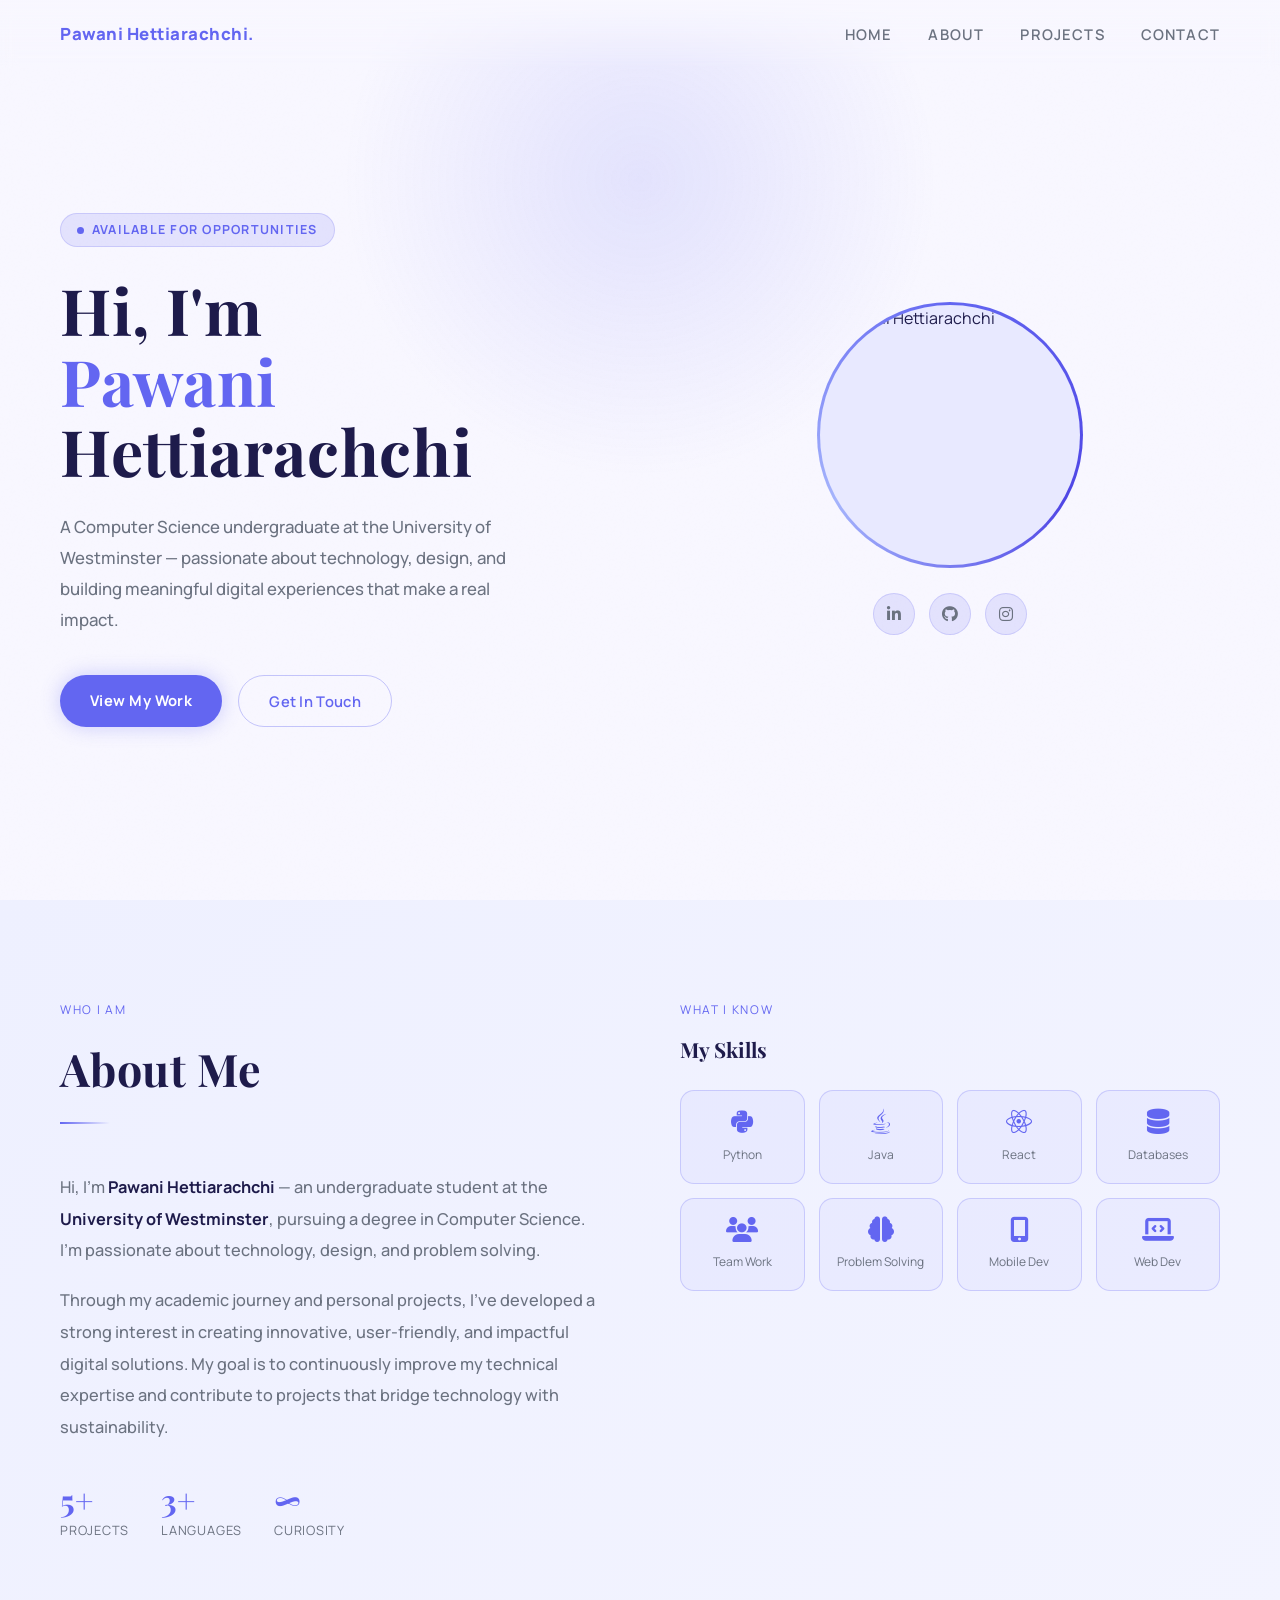
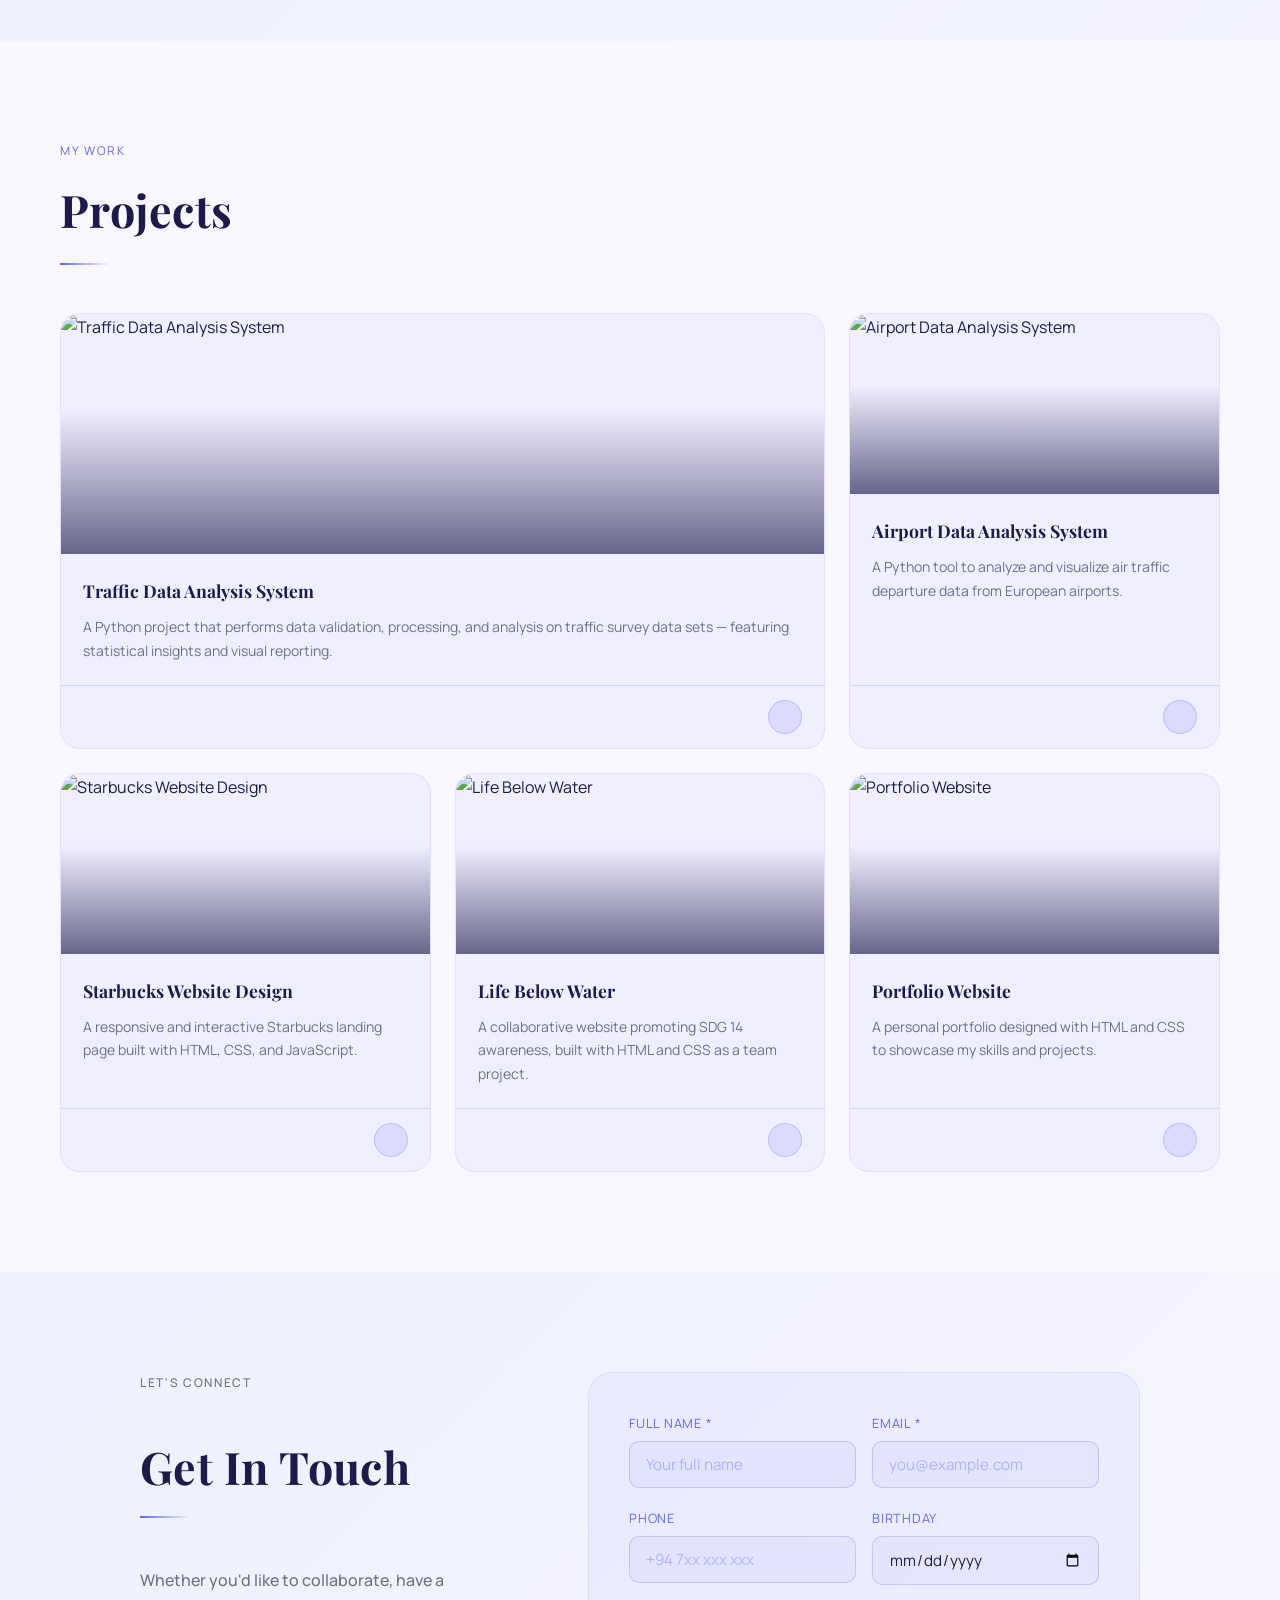
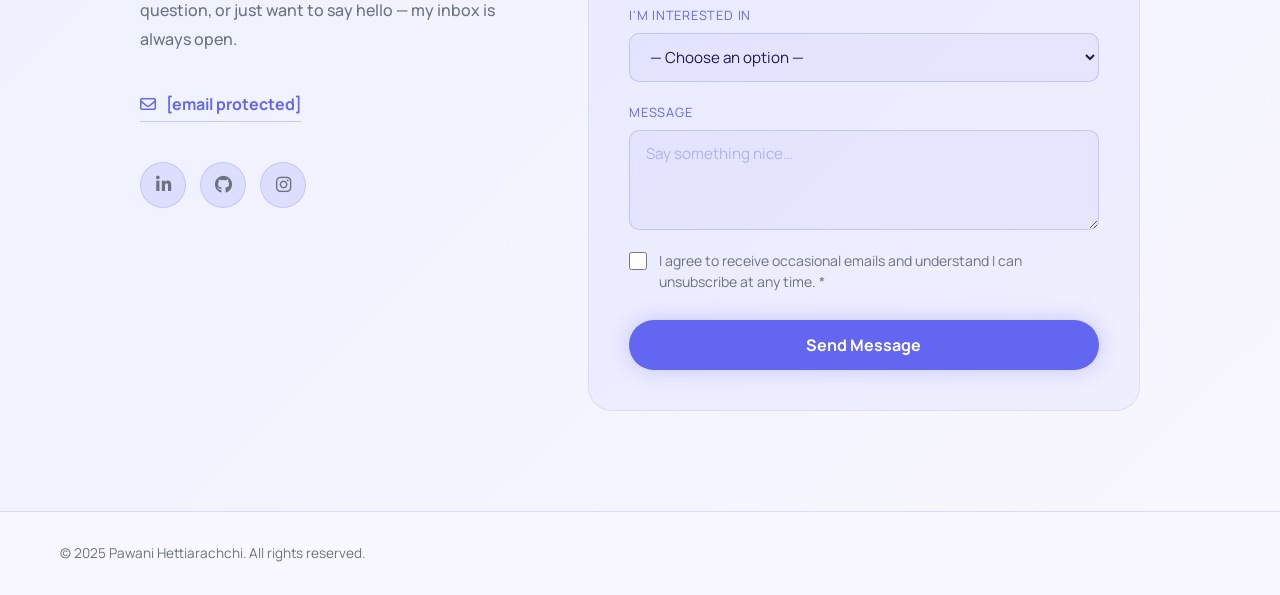
==== html/index.html @ cce2cdae "first commit" ====
<!DOCTYPE html>
<html lang="en">
<head>
  <meta charset="UTF-8" />
  <meta name="viewport" content="width=device-width, initial-scale=1.0" />
  <title>Pawani Hettiarachchi — Portfolio</title>
  <link rel="stylesheet" href="https://cdnjs.cloudflare.com/ajax/libs/font-awesome/6.5.0/css/all.min.css" />
  <link href="https://fonts.googleapis.com/css2?family=Manrope:wght@400;500;600;700;800&family=Playfair+Display:wght@600;700;800&display=swap" rel="stylesheet" />
  <style>
    :root {
      --mint:   #6366f1;
      --mint2:  #4f46e5;
      --dark:   #f8f7ff;
      --dark2:  #eef0ff;
      --glass:  rgba(99,102,241,0.07);
      --glass2: rgba(99,102,241,0.14);
      --white:  #1e1b4b;
      --muted:  #6b7280;
    }

    *, *::before, *::after { margin:0; padding:0; box-sizing:border-box; }

    html { scroll-behavior: smooth; }

    body {
      font-family: 'Manrope', sans-serif;
      background: var(--dark);
      color: var(--white);
      overflow-x: hidden;
      line-height: 1.65;
    }

    /* ─── NOISE OVERLAY ─── */
    body::before {
      content: '';
      position: fixed; inset: 0;
      background-image: url("data:image/svg+xml,%3Csvg viewBox='0 0 512 512' xmlns='http://www.w3.org/2000/svg'%3E%3Cfilter id='n'%3E%3CfeTurbulence type='fractalNoise' baseFrequency='0.75' numOctaves='4' stitchTiles='stitch'/%3E%3C/filter%3E%3Crect width='100%25' height='100%25' filter='url(%23n)' opacity='0.04'/%3E%3C/svg%3E");
      pointer-events: none; z-index: 0; opacity: .15;
    }

    /* ─── SCROLLBAR ─── */
    ::-webkit-scrollbar { width: 4px; }
    ::-webkit-scrollbar-track { background: #f0f0ff; }
    ::-webkit-scrollbar-thumb { background: var(--mint2); border-radius: 2px; }

    /* ─── NAV ─── */
    nav {
      position: fixed; top: 0; width: 100%;
      padding: 20px 60px;
      display: flex; justify-content: space-between; align-items: center;
      z-index: 100;
      background: linear-gradient(to bottom, rgba(248,247,255,.97) 0%, rgba(248,247,255,0) 100%);
      backdrop-filter: blur(8px);
    }

    .nav-logo {
      font-family: 'Manrope', sans-serif;
      font-weight: 800; font-size: 1.05rem;
      color: var(--mint);
      letter-spacing: .03em;
    }

    .nav-links { display: flex; gap: 36px; list-style: none; }
    .nav-links a {
      text-decoration: none; color: var(--muted);
      font-size: .92rem; letter-spacing: .08em;
      text-transform: uppercase;
      font-weight: 600;
      transition: color .3s;
      position: relative;
    }
    .nav-links a::after {
      content: ''; position: absolute; bottom: -4px; left: 0;
      width: 0; height: 1px; background: var(--mint);
      transition: width .35s ease;
    }
    .nav-links a:hover { color: var(--mint); }
    .nav-links a:hover::after { width: 100%; }

    /* ─── HERO ─── */
    #home {
      min-height: 100vh;
      display: flex; align-items: center; justify-content: center;
      padding: 120px 60px 80px;
      position: relative;
    }

    /* animated radial glow */
    #home::after {
      content: '';
      position: absolute; top: 20%; left: 50%;
      transform: translate(-50%, -50%);
      width: 600px; height: 600px;
      background: radial-gradient(circle, rgba(99,102,241,.14) 0%, transparent 70%);
      animation: pulse 6s ease-in-out infinite alternate;
      pointer-events: none;
    }
    @keyframes pulse {
      from { transform: translate(-50%, -50%) scale(1); opacity: .8; }
      to   { transform: translate(-50%, -50%) scale(1.2); opacity: 1; }
    }

    .hero-inner {
      display: grid;
      grid-template-columns: 1fr 1fr;
      gap: 80px; align-items: center;
      max-width: 1200px; width: 100%;
      position: relative; z-index: 1;
    }

    .hero-text { }
    .hero-tag {
      display: inline-flex; align-items: center; gap: 8px;
      background: var(--glass2);
      border: 1px solid rgba(99,102,241,.2);
      border-radius: 100px;
      padding: 6px 16px; margin-bottom: 28px;
      font-size: .78rem; color: var(--mint);
      letter-spacing: .1em; text-transform: uppercase;
      font-weight: 700;
    }
    .hero-tag .dot {
      width: 7px; height: 7px; border-radius: 50%;
      background: var(--mint);
      animation: blink 1.4s ease infinite;
    }
    @keyframes blink {
      0%,100% { opacity: 1; } 50% { opacity: .2; }
    }

    .hero-text h1 {
      font-family: 'Playfair Display', serif;
      font-size: clamp(2.8rem, 5vw, 4.2rem);
      font-weight: 700; line-height: 1.1;
      letter-spacing: .01em;
      margin-bottom: 24px;
    }
    .hero-text h1 .accent { color: var(--mint); }

    .hero-text p {
      color: var(--muted); font-size: 1.05rem; line-height: 1.85;
      font-weight: 500;
      max-width: 480px; margin-bottom: 40px;
    }

    .hero-btns { display: flex; gap: 16px; flex-wrap: wrap; }
    .btn-primary {
      background: var(--mint); color: #fff;
      padding: 13px 30px; border-radius: 100px;
      text-decoration: none; font-weight: 700; font-size: .92rem;
      letter-spacing: .03em;
      transition: all .3s ease;
      box-shadow: 0 0 20px rgba(99,102,241,.3);
    }
    .btn-primary:hover {
      transform: translateY(-3px);
      box-shadow: 0 0 35px rgba(99,102,241,.55);
    }
    .btn-ghost {
      border: 1px solid rgba(99,102,241,.35); color: var(--mint);
      padding: 13px 30px; border-radius: 100px;
      text-decoration: none; font-weight: 600; font-size: .92rem;
      letter-spacing: .02em;
      transition: all .3s ease;
    }
    .btn-ghost:hover {
      background: var(--glass2); transform: translateY(-3px);
    }

    /* hero image side */
    .hero-visual {
      display: flex; flex-direction: column; align-items: center; gap: 28px;
    }

    .profile-frame {
      position: relative; width: 260px; height: 260px;
    }
    .profile-frame::before {
      content: '';
      position: absolute; inset: -3px;
      background: conic-gradient(var(--mint), var(--mint2), #a5b4fc, var(--mint));
      border-radius: 50%;
      animation: spin 6s linear infinite;
    }
    @keyframes spin { to { transform: rotate(360deg); } }
    .profile-frame .inner {
      position: relative; z-index: 1;
      width: 100%; height: 100%;
      border-radius: 50%; overflow: hidden;
      background: #e8e9ff;
    }
    .profile-frame img {
      width: 100%; height: 100%; object-fit: cover;
    }

    /* social pills */
    .socials {
      display: flex; gap: 14px; align-items: center;
    }
    .socials a {
      width: 42px; height: 42px; border-radius: 50%;
      background: var(--glass2);
      border: 1px solid rgba(99,102,241,.2);
      display: flex; align-items: center; justify-content: center;
      color: var(--muted); font-size: 1rem;
      text-decoration: none;
      transition: all .3s;
    }
    .socials a:hover {
      background: var(--mint); color: #fff;
      transform: translateY(-3px);
      box-shadow: 0 0 18px rgba(99,102,241,.5);
    }

    /* ─── SECTION SHARED ─── */
    section { padding: 100px 60px; position: relative; }
    .section-label {
      font-size: .75rem; letter-spacing: .14em; text-transform: uppercase;
      color: var(--mint); margin-bottom: 12px;
    }
    .section-title {
      font-family: 'Playfair Display', serif;
      font-size: clamp(2rem, 3.5vw, 3rem);
      font-weight: 700; margin-bottom: 16px;
      letter-spacing: .01em;
    }
    .section-divider {
      width: 50px; height: 2px;
      background: linear-gradient(90deg, var(--mint), transparent);
      margin-bottom: 48px;
    }

    /* ─── ABOUT ─── */
    #about {
      background: linear-gradient(135deg, #eef0ff 0%, #f3f4ff 100%);
    }

    .about-inner {
      max-width: 1200px; margin: 0 auto;
      display: grid; grid-template-columns: 1fr 1fr; gap: 80px; align-items: start;
    }

    .about-text p {
      color: var(--muted); font-size: 1.02rem; line-height: 1.95;
      font-weight: 500;
      margin-bottom: 18px;
    }
    .about-text strong { color: var(--white); }

    /* stats strip */
    .stats-strip {
      display: flex; gap: 32px; margin-top: 40px; flex-wrap: wrap;
    }
    .stat {
      display: flex; flex-direction: column; gap: 4px;
    }
    .stat-num {
      font-family: 'Playfair Display', serif;
      font-size: 2rem; font-weight: 700; color: var(--mint);
      line-height: 1;
    }
    .stat-label { font-size: .8rem; color: var(--muted); text-transform: uppercase; letter-spacing: .06em; }

    /* skills grid */
    .skills-wrap { }
    .skills-title {
      font-family: 'Playfair Display', serif;
      font-size: 1.3rem; font-weight: 700; margin-bottom: 24px;
      color: var(--white);
    }
    .skills-grid {
      display: grid; grid-template-columns: repeat(4, 1fr); gap: 14px;
    }
    .skill-chip {
      background: rgba(99,102,241,0.05);
      border: 1px solid rgba(99,102,241,0.25);
      border-radius: 14px;
      padding: 18px 10px;
      display: flex; flex-direction: column; align-items: center; gap: 10px;
      transition: all .35s ease;
      cursor: default;
    }
    .skill-chip:hover {
      background: var(--glass2);
      border-color: rgba(99,102,241,.45);
      transform: translateY(-5px);
      box-shadow: 0 8px 24px rgba(99,102,241,.15);
    }
    .skill-chip i { font-size: 1.6rem; color: var(--mint); }
    .skill-chip span { font-size: .75rem; text-align: center; color: var(--muted); }

    /* ─── PROJECTS ─── */
    #projects { background: var(--dark); }

    .projects-inner { max-width: 1200px; margin: 0 auto; }

    .projects-grid {
      display: grid;
      grid-template-columns: repeat(3, 1fr);
      gap: 24px;
    }

    .project-card {
      background: rgba(99,102,241,0.05);
      border: 1px solid rgba(99,102,241,.1);
      border-radius: 20px;
      overflow: hidden;
      text-decoration: none; color: inherit;
      transition: all .4s ease;
      display: flex; flex-direction: column;
    }
    .project-card:hover {
      transform: translateY(-10px);
      border-color: rgba(99,102,241,.4);
      box-shadow: 0 20px 50px rgba(99,102,241,.12);
    }

    .project-img-wrap {
      width: 100%; height: 180px; overflow: hidden; position: relative;
    }
    .project-img-wrap img {
      width: 100%; height: 100%; object-fit: cover;
      transition: transform .5s ease;
    }
    .project-card:hover .project-img-wrap img { transform: scale(1.08); }

    .project-overlay {
      position: absolute; inset: 0;
      background: linear-gradient(to top, rgba(30,27,75,0.65) 0%, transparent 60%);
    }

    .project-body { padding: 22px; flex: 1; }
    .project-body h3 {
      font-family: 'Playfair Display', serif;
      font-size: 1.1rem; font-weight: 700; margin-bottom: 10px;
      color: var(--white);
    }
    .project-body p {
      font-size: .875rem; color: var(--muted); line-height: 1.7;
    }

    .project-footer {
      padding: 14px 22px;
      border-top: 1px solid rgba(99,102,241,0.2);
      display: flex; justify-content: flex-end; align-items: center;
    }
    .project-arrow {
      width: 34px; height: 34px; border-radius: 50%;
      background: var(--glass2); border: 1px solid rgba(99,102,241,.25);
      display: flex; align-items: center; justify-content: center;
      color: var(--mint); font-size: .9rem;
      transition: all .3s;
    }
    .project-card:hover .project-arrow {
      background: var(--mint); color: #fff;
    }

    /* featured project (larger) */
    .project-card.featured {
      grid-column: span 2;
    }
    .project-card.featured .project-img-wrap { height: 240px; }

    /* ─── CONTACT ─── */
    #contact {
      background: linear-gradient(135deg, #eef0ff 0%, #f8f7ff 100%);
    }

    .contact-inner {
      max-width: 1000px; margin: 0 auto;
      display: grid; grid-template-columns: 1fr 1.4fr; gap: 80px; align-items: start;
    }

    .contact-info h2.section-title { margin-bottom: 12px; }
    .contact-info p {
      color: var(--muted); line-height: 1.85; margin-bottom: 36px;
      font-weight: 500;
    }

    .contact-email-link {
      display: inline-flex; align-items: center; gap: 10px;
      color: var(--mint); text-decoration: none;
      font-weight: 700; font-size: 1rem;
      border-bottom: 1px solid rgba(99,102,241,.3);
      padding-bottom: 4px; margin-bottom: 40px;
      transition: border-color .3s;
    }
    .contact-email-link:hover { border-color: var(--mint); }

    .contact-social { display: flex; gap: 14px; }
    .contact-social a {
      width: 46px; height: 46px; border-radius: 50%;
      background: var(--glass2);
      border: 1px solid rgba(99,102,241,.2);
      display: flex; align-items: center; justify-content: center;
      color: var(--muted); font-size: 1.1rem;
      text-decoration: none; transition: all .3s;
    }
    .contact-social a:hover {
      background: var(--mint); color: #fff;
      transform: translateY(-3px);
    }

    /* form */
    .contact-form {
      background: rgba(99,102,241,0.05);
      border: 1px solid rgba(99,102,241,.12);
      border-radius: 24px; padding: 40px;
    }

    .form-row { display: flex; gap: 16px; }
    .form-group { display: flex; flex-direction: column; gap: 7px; flex: 1; margin-bottom: 20px; }
    .form-group label {
      font-size: .8rem; color: var(--mint);
      letter-spacing: .06em; text-transform: uppercase;
    }
    .form-group input,
    .form-group select,
    .form-group textarea {
      background: rgba(99,102,241,0.06);
      border: 1px solid rgba(99,102,241,0.25);
      border-radius: 10px;
      padding: 12px 16px;
      color: #1e1b4b; font-family: 'Manrope', sans-serif;
      font-size: .95rem; outline: none;
      transition: border-color .3s, box-shadow .3s;
    }
    .form-group input::placeholder,
    .form-group textarea::placeholder { color: rgba(99,102,241,0.4); }
    .form-group input:focus,
    .form-group select:focus,
    .form-group textarea:focus {
      border-color: var(--mint);
      box-shadow: 0 0 16px rgba(99,102,241,.15);
    }
    .form-group select option { background: #f0f0ff; }
    .form-group textarea { resize: vertical; min-height: 100px; }

    .checkbox-row {
      display: flex; align-items: flex-start; gap: 12px;
      margin-bottom: 28px;
    }
    .checkbox-row input[type="checkbox"] {
      width: 18px; height: 18px; flex-shrink: 0;
      accent-color: var(--mint); margin-top: 2px;
    }
    .checkbox-row label {
      font-size: .875rem; color: var(--muted); line-height: 1.5;
    }

    .submit-btn {
      width: 100%; padding: 14px;
      background: var(--mint); color: #fff;
      border: none; border-radius: 100px;
      font-family: 'Manrope', sans-serif;
      font-weight: 700; font-size: 1rem;
      cursor: pointer;
      box-shadow: 0 0 20px rgba(99,102,241,.3);
      transition: all .3s;
    }
    .submit-btn:hover {
      background: var(--mint2); transform: translateY(-3px);
      box-shadow: 0 0 35px rgba(99,102,241,.5);
    }

    /* ─── FOOTER ─── */
    footer {
      border-top: 1px solid rgba(99,102,241,0.2);
      padding: 30px 60px;
      display: flex; justify-content: space-between; align-items: center;
    }
    footer p { font-size: .85rem; color: var(--muted); }
    footer .footer-mark {
      font-family: 'Manrope', sans-serif; font-weight: 800;
      color: var(--mint); font-size: .92rem;
      letter-spacing: .04em;
    }

    /* ─── SCROLL ANIMATIONS ─── */
    .reveal {
      opacity: 0;
      transform: translateY(40px);
      transition: opacity .7s ease, transform .7s ease;
    }
    .reveal.visible {
      opacity: 1; transform: none;
    }

    /* staggered delays */
    .reveal.d1 { transition-delay: .1s; }
    .reveal.d2 { transition-delay: .2s; }
    .reveal.d3 { transition-delay: .3s; }
    .reveal.d4 { transition-delay: .4s; }
    .reveal.d5 { transition-delay: .5s; }

    /* ─── RESPONSIVE ─── */
    @media (max-width: 960px) {
      nav { padding: 18px 30px; }
      section { padding: 80px 30px; }
      footer { padding: 24px 30px; }

      .hero-inner { grid-template-columns: 1fr; text-align: center; }
      .hero-visual { order: -1; }
      .hero-text p { max-width: 100%; }
      .hero-btns { justify-content: center; }
      #home { padding: 120px 30px 80px; }

      .about-inner { grid-template-columns: 1fr; gap: 48px; }
      .skills-grid { grid-template-columns: repeat(4, 1fr); }

      .projects-grid { grid-template-columns: 1fr 1fr; }
      .project-card.featured { grid-column: span 1; }

      .contact-inner { grid-template-columns: 1fr; gap: 48px; }
    }

    @media (max-width: 600px) {
      .nav-links { display: none; }
      .projects-grid { grid-template-columns: 1fr; }
      .skills-grid { grid-template-columns: repeat(2, 1fr); }
      .form-row { flex-direction: column; }
    }
  </style>
</head>
<body>

  <!-- ───── NAV ───── -->
  <nav>
    <div class="nav-logo">Pawani Hettiarachchi.</div>
    <ul class="nav-links">
      <li><a href="#home">Home</a></li>
      <li><a href="#about">About</a></li>
      <li><a href="#projects">Projects</a></li>
      <li><a href="#contact">Contact</a></li>
    </ul>
  </nav>

  <!-- ───── HERO ───── -->
  <section id="home">
    <div class="hero-inner">

      <div class="hero-text reveal">
        <div class="hero-tag">
          <span class="dot"></span>
          Available for opportunities
        </div>
        <h1>
          Hi, I'm<br>
          <span class="accent">Pawani</span><br>
          Hettiarachchi
        </h1>
        <p>
          A Computer Science undergraduate at the University of Westminster —
          passionate about technology, design, and building meaningful digital
          experiences that make a real impact.
        </p>
        <div class="hero-btns">
          <a href="#projects" class="btn-primary">View My Work</a>
          <a href="#contact" class="btn-ghost">Get In Touch</a>
        </div>
      </div>

      <div class="hero-visual reveal d2">
        <div class="profile-frame">
          <div class="inner">
            <img src="images/profile.jpg" alt="Pawani Hettiarachchi" />
          </div>
        </div>
        <div class="socials">
          <a href="https://linkedin.com/in/pawani-hettiarachchi" target="_blank" rel="noopener">
            <i class="fab fa-linkedin-in"></i>
          </a>
          <a href="https://github.com/Pawani-Nethmini" target="_blank" rel="noopener">
            <i class="fab fa-github"></i>
          </a>
          <a href="https://instagram.com/nethmini.hettiarachchi" target="_blank" rel="noopener">
            <i class="fab fa-instagram"></i>
          </a>
        </div>
      </div>

    </div>
  </section>

  <!-- ───── ABOUT ───── -->
  <section id="about">
    <div class="about-inner">

      <div>
        <p class="section-label reveal">Who I Am</p>
        <h2 class="section-title reveal d1">About Me</h2>
        <div class="section-divider reveal d2"></div>
        <div class="about-text reveal d3">
          <p>
            Hi, I'm <strong>Pawani Hettiarachchi</strong> — an undergraduate student at the
            <strong>University of Westminster</strong>, pursuing a degree in Computer Science.
            I'm passionate about technology, design, and problem solving.
          </p>
          <p>
            Through my academic journey and personal projects, I've developed a strong
            interest in creating innovative, user-friendly, and impactful digital solutions.
            My goal is to continuously improve my technical expertise and contribute to
            projects that bridge technology with sustainability.
          </p>
        </div>
        <div class="stats-strip reveal d4">
          <div class="stat">
            <span class="stat-num">5+</span>
            <span class="stat-label">Projects</span>
          </div>
          <div class="stat">
            <span class="stat-num">3+</span>
            <span class="stat-label">Languages</span>
          </div>
          <div class="stat">
            <span class="stat-num">∞</span>
            <span class="stat-label">Curiosity</span>
          </div>
        </div>
      </div>

      <div class="skills-wrap">
        <p class="section-label reveal">What I Know</p>
        <p class="skills-title reveal d1">My Skills</p>
        <div class="skills-grid">
          <div class="skill-chip reveal d1">
            <i class="fab fa-python"></i>
            <span>Python</span>
          </div>
          <div class="skill-chip reveal d2">
            <i class="fab fa-java"></i>
            <span>Java</span>
          </div>
          <div class="skill-chip reveal d3">
            <i class="fab fa-react"></i>
            <span>React</span>
          </div>
          <div class="skill-chip reveal d4">
            <i class="fa-solid fa-database"></i>
            <span>Databases</span>
          </div>
          <div class="skill-chip reveal d1">
            <i class="fa-solid fa-users"></i>
            <span>Team Work</span>
          </div>
          <div class="skill-chip reveal d2">
            <i class="fa-solid fa-brain"></i>
            <span>Problem Solving</span>
          </div>
          <div class="skill-chip reveal d3">
            <i class="fa-solid fa-mobile-screen-button"></i>
            <span>Mobile Dev</span>
          </div>
          <div class="skill-chip reveal d4">
            <i class="fa-solid fa-laptop-code"></i>
            <span>Web Dev</span>
          </div>
        </div>
      </div>

    </div>
  </section>

  <!-- ───── PROJECTS ───── -->
  <section id="projects">
    <div class="projects-inner">
      <p class="section-label reveal">My Work</p>
      <h2 class="section-title reveal d1">Projects</h2>
      <div class="section-divider reveal d2"></div>

      <div class="projects-grid">

        <a href="https://github.com/Pawani-Nethmini/Traffic-Data-Analysis-System"
           class="project-card featured reveal d1" target="_blank" rel="noopener">
          <div class="project-img-wrap">
            <img src="images/project1.jpg" alt="Traffic Data Analysis System" />
            <div class="project-overlay"></div>
          </div>
          <div class="project-body">
            <h3>Traffic Data Analysis System</h3>
            <p>A Python project that performs data validation, processing, and
               analysis on traffic survey data sets — featuring statistical insights
               and visual reporting.</p>
          </div>
          <div class="project-footer">
            <span class="project-arrow"><i class="fa-solid fa-arrow-up-right"></i></span>
          </div>
        </a>

        <a href="https://github.com/Pawani-Nethmini/airport-data-analyzer"
           class="project-card reveal d2" target="_blank" rel="noopener">
          <div class="project-img-wrap">
            <img src="images/project2.jpg" alt="Airport Data Analysis System" />
            <div class="project-overlay"></div>
          </div>
          <div class="project-body">
            <h3>Airport Data Analysis System</h3>
            <p>A Python tool to analyze and visualize air traffic departure data
               from European airports.</p>
          </div>
          <div class="project-footer">
            <span class="project-arrow"><i class="fa-solid fa-arrow-up-right"></i></span>
          </div>
        </a>

        <a href="https://github.com/Pawani-Nethmini/Starbuks-website-design"
           class="project-card reveal d3" target="_blank" rel="noopener">
          <div class="project-img-wrap">
            <img src="images/project3.jpg" alt="Starbucks Website Design" />
            <div class="project-overlay"></div>
          </div>
          <div class="project-body">
            <h3>Starbucks Website Design</h3>
            <p>A responsive and interactive Starbucks landing page built with HTML, CSS,
               and JavaScript.</p>
          </div>
          <div class="project-footer">
            <span class="project-arrow"><i class="fa-solid fa-arrow-up-right"></i></span>
          </div>
        </a>

        <a href="https://github.com/yasiramnd/web"
           class="project-card reveal d4" target="_blank" rel="noopener">
          <div class="project-img-wrap">
            <img src="images/project4.jpg" alt="Life Below Water" />
            <div class="project-overlay"></div>
          </div>
          <div class="project-body">
            <h3>Life Below Water</h3>
            <p>A collaborative website promoting SDG 14 awareness, built with HTML
               and CSS as a team project.</p>
          </div>
          <div class="project-footer">
            <span class="project-arrow"><i class="fa-solid fa-arrow-up-right"></i></span>
          </div>
        </a>

        <a href="#" class="project-card reveal d5">
          <div class="project-img-wrap">
            <img src="images/project5.jpg" alt="Portfolio Website" />
            <div class="project-overlay"></div>
          </div>
          <div class="project-body">
            <h3>Portfolio Website</h3>
            <p>A personal portfolio designed with HTML and CSS to showcase my
               skills and projects.</p>
          </div>
          <div class="project-footer">
            <span class="project-arrow"><i class="fa-solid fa-arrow-up-right"></i></span>
          </div>
        </a>

      </div>
    </div>
  </section>

  <!-- ───── CONTACT ───── -->
  <section id="contact">
    <div class="contact-inner">

      <div class="contact-info">
        <p class="section-label reveal">Let's Connect</p>
        <h2 class="section-title reveal d1">Get In Touch</h2>
        <div class="section-divider reveal d2"></div>
        <p class="reveal d3">
          Whether you'd like to collaborate, have a question, or just want to say hello —
          my inbox is always open.
        </p>
        <a href="/cdn-cgi/l/email-protection#70001107111e195e4240424440414647301919045e11135e1c1b" class="contact-email-link reveal d4">
          <i class="fa-regular fa-envelope"></i>
          <span class="__cf_email__" data-cfemail="03736274626d6a2d3133313733323534436a6a772d62602d6f68">[email&#160;protected]</span>
        </a>
        <div class="contact-social reveal d5">
          <a href="https://linkedin.com/in/pawani-hettiarachchi" target="_blank" rel="noopener">
            <i class="fab fa-linkedin-in"></i>
          </a>
          <a href="https://github.com/Pawani-Nethmini" target="_blank" rel="noopener">
            <i class="fab fa-github"></i>
          </a>
          <a href="https://instagram.com/nethmini.hettiarachchi" target="_blank" rel="noopener">
            <i class="fab fa-instagram"></i>
          </a>
        </div>
      </div>

      <div class="contact-form reveal d2">
        <form action="#" method="post" aria-label="Contact and newsletter form">

          <div class="form-row">
            <div class="form-group">
              <label for="fullname">Full Name *</label>
              <input id="fullname" name="fullname" type="text"
                     placeholder="Your full name" required autocomplete="name" />
            </div>
            <div class="form-group">
              <label for="email">Email *</label>
              <input id="email" name="email" type="email"
                     placeholder="you@example.com" required autocomplete="email" />
            </div>
          </div>

          <div class="form-row">
            <div class="form-group">
              <label for="phone">Phone</label>
              <input id="phone" name="phone" type="tel"
                     placeholder="+94 7xx xxx xxx" autocomplete="tel" />
            </div>
            <div class="form-group">
              <label for="birthday">Birthday</label>
              <input id="birthday" name="birthday" type="date"
                     max="2025-12-31" autocomplete="bday" />
            </div>
          </div>

          <div class="form-group">
            <label for="interest">I'm interested in</label>
            <select id="interest" name="interest" required>
              <option value="">— Choose an option —</option>
              <option value="projects">Project updates</option>
              <option value="volunteering">Volunteering</option>
              <option value="research">Research &amp; publications</option>
            </select>
          </div>

          <div class="form-group">
            <label for="message">Message</label>
            <textarea id="message" name="message" placeholder="Say something nice…"></textarea>
          </div>

          <div class="checkbox-row">
            <input id="consent" name="consent" type="checkbox" required />
            <label for="consent">
              I agree to receive occasional emails and understand I can unsubscribe at any time. *
            </label>
          </div>

          <button type="submit" class="submit-btn">Send Message</button>
        </form>
      </div>

    </div>
  </section>

  <!-- ───── FOOTER ───── -->
  <footer>
    <p>&copy; 2025 Pawani Hettiarachchi. All rights reserved.</p>
  </footer>

  <!-- ───── SCROLL REVEAL SCRIPT ───── -->
  <script data-cfasync="false" src="/cdn-cgi/scripts/5c5dd728/cloudflare-static/email-decode.min.js"></script><script>
    const reveals = document.querySelectorAll('.reveal');
    const io = new IntersectionObserver((entries) => {
      entries.forEach((entry) => {
        if (entry.isIntersecting) {
          entry.target.classList.add('visible');
          io.unobserve(entry.target);
        }
      });
    }, {
      threshold: 0.12
    });

    reveals.forEach((element) => {
      io.observe(element);
    });

    document.querySelectorAll('#home .reveal').forEach((element) => {
      element.classList.add('visible');
      io.unobserve(element);
    });
  </script>
</body>
</html>
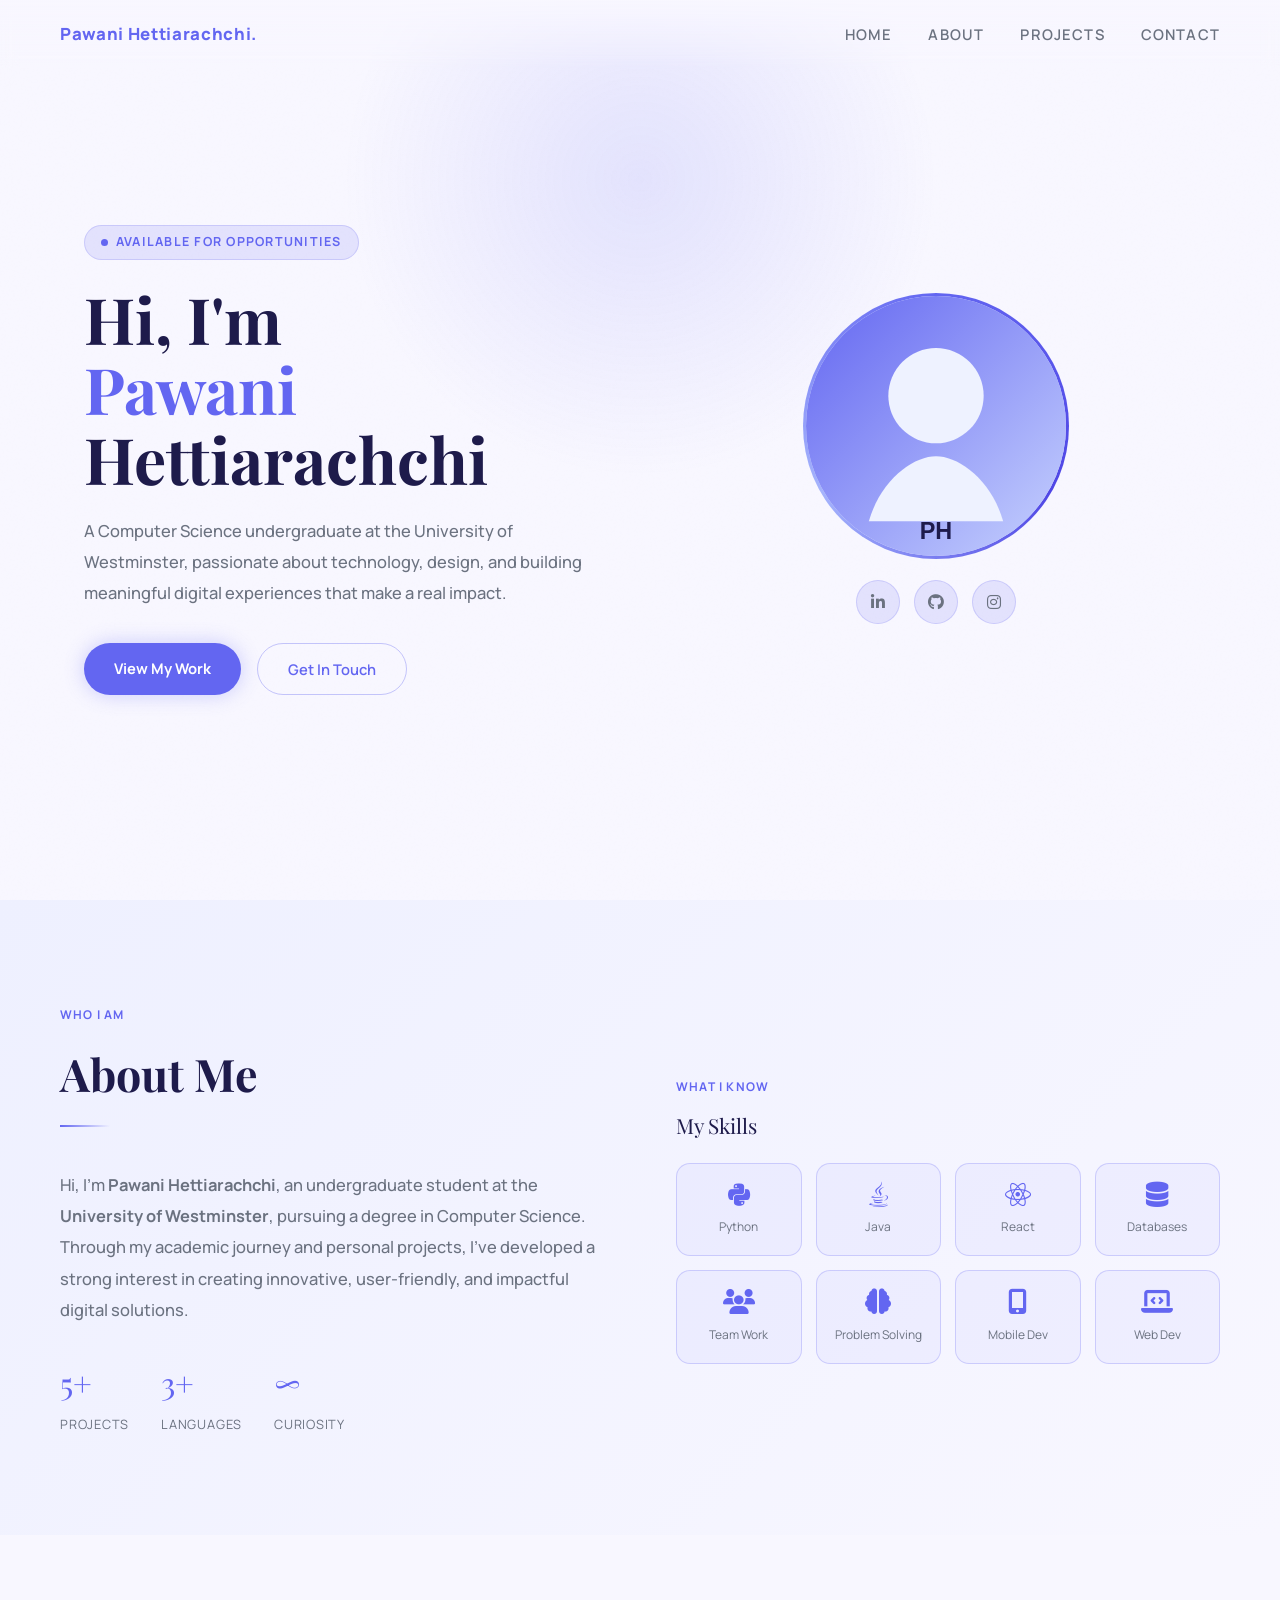
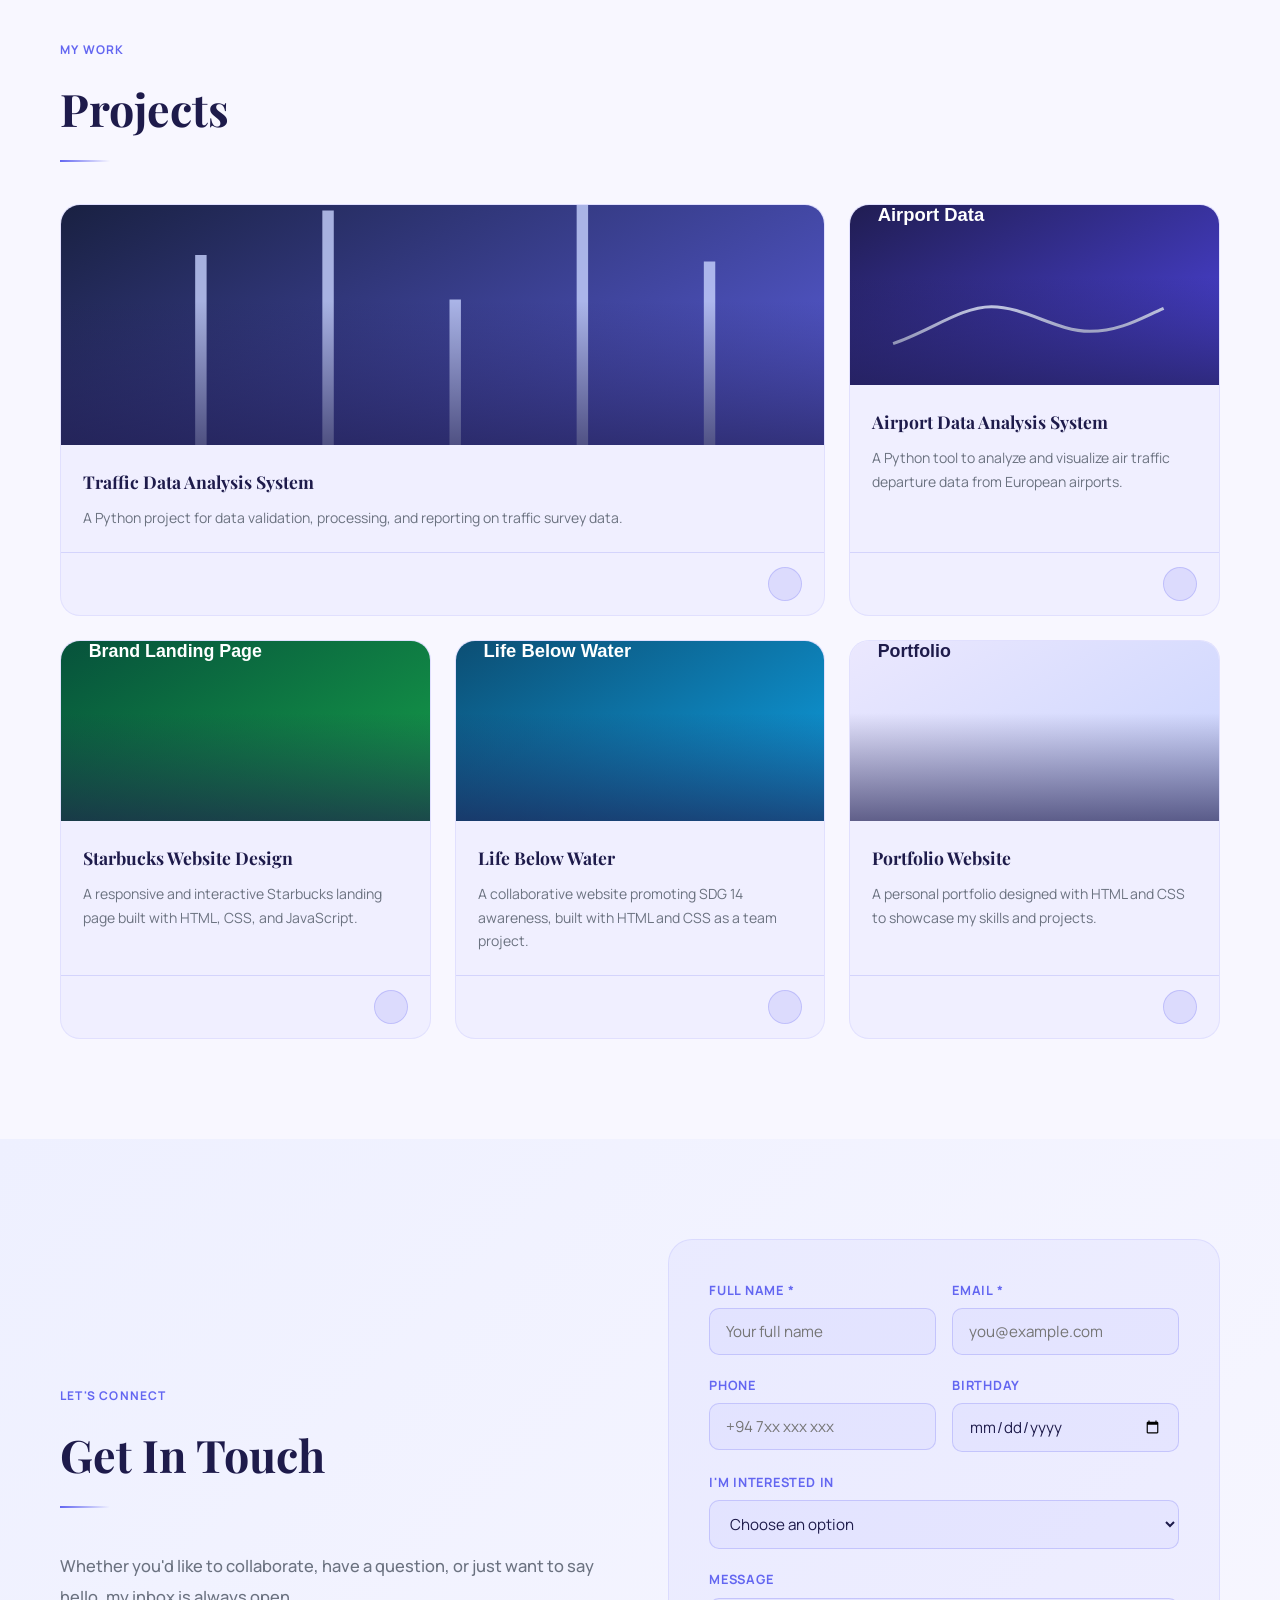
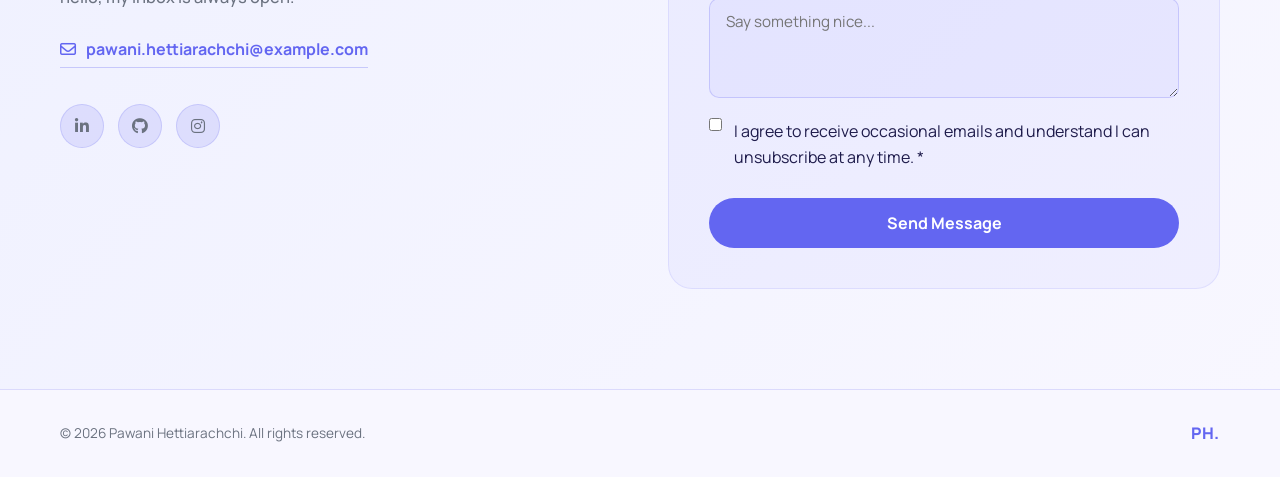
==== commit f55d2d50: "created" ====
--- a/html/index.html
+++ b/html/index.html
@@ -3,528 +3,57 @@
 <head>
   <meta charset="UTF-8" />
   <meta name="viewport" content="width=device-width, initial-scale=1.0" />
-  <title>Pawani Hettiarachchi — Portfolio</title>
+  <title>Pawani Hettiarachchi - Portfolio</title>
   <link rel="stylesheet" href="https://cdnjs.cloudflare.com/ajax/libs/font-awesome/6.5.0/css/all.min.css" />
   <link href="https://fonts.googleapis.com/css2?family=Manrope:wght@400;500;600;700;800&family=Playfair+Display:wght@600;700;800&display=swap" rel="stylesheet" />
   <style>
-    :root {
-      --mint:   #6366f1;
-      --mint2:  #4f46e5;
-      --dark:   #f8f7ff;
-      --dark2:  #eef0ff;
-      --glass:  rgba(99,102,241,0.07);
-      --glass2: rgba(99,102,241,0.14);
-      --white:  #1e1b4b;
-      --muted:  #6b7280;
-    }
-
-    *, *::before, *::after { margin:0; padding:0; box-sizing:border-box; }
-
-    html { scroll-behavior: smooth; }
-
-    body {
-      font-family: 'Manrope', sans-serif;
-      background: var(--dark);
-      color: var(--white);
-      overflow-x: hidden;
-      line-height: 1.65;
-    }
-
-    /* ─── NOISE OVERLAY ─── */
-    body::before {
-      content: '';
-      position: fixed; inset: 0;
-      background-image: url("data:image/svg+xml,%3Csvg viewBox='0 0 512 512' xmlns='http://www.w3.org/2000/svg'%3E%3Cfilter id='n'%3E%3CfeTurbulence type='fractalNoise' baseFrequency='0.75' numOctaves='4' stitchTiles='stitch'/%3E%3C/filter%3E%3Crect width='100%25' height='100%25' filter='url(%23n)' opacity='0.04'/%3E%3C/svg%3E");
-      pointer-events: none; z-index: 0; opacity: .15;
-    }
-
-    /* ─── SCROLLBAR ─── */
-    ::-webkit-scrollbar { width: 4px; }
-    ::-webkit-scrollbar-track { background: #f0f0ff; }
-    ::-webkit-scrollbar-thumb { background: var(--mint2); border-radius: 2px; }
-
-    /* ─── NAV ─── */
-    nav {
-      position: fixed; top: 0; width: 100%;
-      padding: 20px 60px;
-      display: flex; justify-content: space-between; align-items: center;
-      z-index: 100;
-      background: linear-gradient(to bottom, rgba(248,247,255,.97) 0%, rgba(248,247,255,0) 100%);
-      backdrop-filter: blur(8px);
-    }
-
-    .nav-logo {
-      font-family: 'Manrope', sans-serif;
-      font-weight: 800; font-size: 1.05rem;
-      color: var(--mint);
-      letter-spacing: .03em;
-    }
-
-    .nav-links { display: flex; gap: 36px; list-style: none; }
-    .nav-links a {
-      text-decoration: none; color: var(--muted);
-      font-size: .92rem; letter-spacing: .08em;
-      text-transform: uppercase;
-      font-weight: 600;
-      transition: color .3s;
-      position: relative;
-    }
-    .nav-links a::after {
-      content: ''; position: absolute; bottom: -4px; left: 0;
-      width: 0; height: 1px; background: var(--mint);
-      transition: width .35s ease;
-    }
-    .nav-links a:hover { color: var(--mint); }
-    .nav-links a:hover::after { width: 100%; }
-
-    /* ─── HERO ─── */
-    #home {
-      min-height: 100vh;
-      display: flex; align-items: center; justify-content: center;
-      padding: 120px 60px 80px;
-      position: relative;
-    }
-
-    /* animated radial glow */
-    #home::after {
-      content: '';
-      position: absolute; top: 20%; left: 50%;
-      transform: translate(-50%, -50%);
-      width: 600px; height: 600px;
-      background: radial-gradient(circle, rgba(99,102,241,.14) 0%, transparent 70%);
-      animation: pulse 6s ease-in-out infinite alternate;
-      pointer-events: none;
-    }
-    @keyframes pulse {
-      from { transform: translate(-50%, -50%) scale(1); opacity: .8; }
-      to   { transform: translate(-50%, -50%) scale(1.2); opacity: 1; }
-    }
-
-    .hero-inner {
-      display: grid;
-      grid-template-columns: 1fr 1fr;
-      gap: 80px; align-items: center;
-      max-width: 1200px; width: 100%;
-      position: relative; z-index: 1;
-    }
-
-    .hero-text { }
-    .hero-tag {
-      display: inline-flex; align-items: center; gap: 8px;
-      background: var(--glass2);
-      border: 1px solid rgba(99,102,241,.2);
-      border-radius: 100px;
-      padding: 6px 16px; margin-bottom: 28px;
-      font-size: .78rem; color: var(--mint);
-      letter-spacing: .1em; text-transform: uppercase;
-      font-weight: 700;
-    }
-    .hero-tag .dot {
-      width: 7px; height: 7px; border-radius: 50%;
-      background: var(--mint);
-      animation: blink 1.4s ease infinite;
-    }
-    @keyframes blink {
-      0%,100% { opacity: 1; } 50% { opacity: .2; }
-    }
-
-    .hero-text h1 {
-      font-family: 'Playfair Display', serif;
-      font-size: clamp(2.8rem, 5vw, 4.2rem);
-      font-weight: 700; line-height: 1.1;
-      letter-spacing: .01em;
-      margin-bottom: 24px;
-    }
-    .hero-text h1 .accent { color: var(--mint); }
-
-    .hero-text p {
-      color: var(--muted); font-size: 1.05rem; line-height: 1.85;
-      font-weight: 500;
-      max-width: 480px; margin-bottom: 40px;
-    }
-
-    .hero-btns { display: flex; gap: 16px; flex-wrap: wrap; }
-    .btn-primary {
-      background: var(--mint); color: #fff;
-      padding: 13px 30px; border-radius: 100px;
-      text-decoration: none; font-weight: 700; font-size: .92rem;
-      letter-spacing: .03em;
-      transition: all .3s ease;
-      box-shadow: 0 0 20px rgba(99,102,241,.3);
-    }
-    .btn-primary:hover {
-      transform: translateY(-3px);
-      box-shadow: 0 0 35px rgba(99,102,241,.55);
-    }
-    .btn-ghost {
-      border: 1px solid rgba(99,102,241,.35); color: var(--mint);
-      padding: 13px 30px; border-radius: 100px;
-      text-decoration: none; font-weight: 600; font-size: .92rem;
-      letter-spacing: .02em;
-      transition: all .3s ease;
-    }
-    .btn-ghost:hover {
-      background: var(--glass2); transform: translateY(-3px);
-    }
-
-    /* hero image side */
-    .hero-visual {
-      display: flex; flex-direction: column; align-items: center; gap: 28px;
-    }
-
-    .profile-frame {
-      position: relative; width: 260px; height: 260px;
-    }
-    .profile-frame::before {
-      content: '';
-      position: absolute; inset: -3px;
-      background: conic-gradient(var(--mint), var(--mint2), #a5b4fc, var(--mint));
-      border-radius: 50%;
-      animation: spin 6s linear infinite;
-    }
-    @keyframes spin { to { transform: rotate(360deg); } }
-    .profile-frame .inner {
-      position: relative; z-index: 1;
-      width: 100%; height: 100%;
-      border-radius: 50%; overflow: hidden;
-      background: #e8e9ff;
-    }
-    .profile-frame img {
-      width: 100%; height: 100%; object-fit: cover;
-    }
-
-    /* social pills */
-    .socials {
-      display: flex; gap: 14px; align-items: center;
-    }
-    .socials a {
-      width: 42px; height: 42px; border-radius: 50%;
-      background: var(--glass2);
-      border: 1px solid rgba(99,102,241,.2);
-      display: flex; align-items: center; justify-content: center;
-      color: var(--muted); font-size: 1rem;
-      text-decoration: none;
-      transition: all .3s;
-    }
-    .socials a:hover {
-      background: var(--mint); color: #fff;
-      transform: translateY(-3px);
-      box-shadow: 0 0 18px rgba(99,102,241,.5);
-    }
-
-    /* ─── SECTION SHARED ─── */
-    section { padding: 100px 60px; position: relative; }
-    .section-label {
-      font-size: .75rem; letter-spacing: .14em; text-transform: uppercase;
-      color: var(--mint); margin-bottom: 12px;
-    }
-    .section-title {
-      font-family: 'Playfair Display', serif;
-      font-size: clamp(2rem, 3.5vw, 3rem);
-      font-weight: 700; margin-bottom: 16px;
-      letter-spacing: .01em;
-    }
-    .section-divider {
-      width: 50px; height: 2px;
-      background: linear-gradient(90deg, var(--mint), transparent);
-      margin-bottom: 48px;
-    }
-
-    /* ─── ABOUT ─── */
-    #about {
-      background: linear-gradient(135deg, #eef0ff 0%, #f3f4ff 100%);
-    }
-
-    .about-inner {
-      max-width: 1200px; margin: 0 auto;
-      display: grid; grid-template-columns: 1fr 1fr; gap: 80px; align-items: start;
-    }
-
-    .about-text p {
-      color: var(--muted); font-size: 1.02rem; line-height: 1.95;
-      font-weight: 500;
-      margin-bottom: 18px;
-    }
-    .about-text strong { color: var(--white); }
-
-    /* stats strip */
-    .stats-strip {
-      display: flex; gap: 32px; margin-top: 40px; flex-wrap: wrap;
-    }
-    .stat {
-      display: flex; flex-direction: column; gap: 4px;
-    }
-    .stat-num {
-      font-family: 'Playfair Display', serif;
-      font-size: 2rem; font-weight: 700; color: var(--mint);
-      line-height: 1;
-    }
-    .stat-label { font-size: .8rem; color: var(--muted); text-transform: uppercase; letter-spacing: .06em; }
-
-    /* skills grid */
-    .skills-wrap { }
-    .skills-title {
-      font-family: 'Playfair Display', serif;
-      font-size: 1.3rem; font-weight: 700; margin-bottom: 24px;
-      color: var(--white);
-    }
-    .skills-grid {
-      display: grid; grid-template-columns: repeat(4, 1fr); gap: 14px;
-    }
-    .skill-chip {
-      background: rgba(99,102,241,0.05);
-      border: 1px solid rgba(99,102,241,0.25);
-      border-radius: 14px;
-      padding: 18px 10px;
-      display: flex; flex-direction: column; align-items: center; gap: 10px;
-      transition: all .35s ease;
-      cursor: default;
-    }
-    .skill-chip:hover {
-      background: var(--glass2);
-      border-color: rgba(99,102,241,.45);
-      transform: translateY(-5px);
-      box-shadow: 0 8px 24px rgba(99,102,241,.15);
-    }
-    .skill-chip i { font-size: 1.6rem; color: var(--mint); }
-    .skill-chip span { font-size: .75rem; text-align: center; color: var(--muted); }
-
-    /* ─── PROJECTS ─── */
-    #projects { background: var(--dark); }
-
-    .projects-inner { max-width: 1200px; margin: 0 auto; }
-
-    .projects-grid {
-      display: grid;
-      grid-template-columns: repeat(3, 1fr);
-      gap: 24px;
-    }
-
-    .project-card {
-      background: rgba(99,102,241,0.05);
-      border: 1px solid rgba(99,102,241,.1);
-      border-radius: 20px;
-      overflow: hidden;
-      text-decoration: none; color: inherit;
-      transition: all .4s ease;
-      display: flex; flex-direction: column;
-    }
-    .project-card:hover {
-      transform: translateY(-10px);
-      border-color: rgba(99,102,241,.4);
-      box-shadow: 0 20px 50px rgba(99,102,241,.12);
-    }
-
-    .project-img-wrap {
-      width: 100%; height: 180px; overflow: hidden; position: relative;
-    }
-    .project-img-wrap img {
-      width: 100%; height: 100%; object-fit: cover;
-      transition: transform .5s ease;
-    }
-    .project-card:hover .project-img-wrap img { transform: scale(1.08); }
-
-    .project-overlay {
-      position: absolute; inset: 0;
-      background: linear-gradient(to top, rgba(30,27,75,0.65) 0%, transparent 60%);
-    }
-
-    .project-body { padding: 22px; flex: 1; }
-    .project-body h3 {
-      font-family: 'Playfair Display', serif;
-      font-size: 1.1rem; font-weight: 700; margin-bottom: 10px;
-      color: var(--white);
-    }
-    .project-body p {
-      font-size: .875rem; color: var(--muted); line-height: 1.7;
-    }
-
-    .project-footer {
-      padding: 14px 22px;
-      border-top: 1px solid rgba(99,102,241,0.2);
-      display: flex; justify-content: flex-end; align-items: center;
-    }
-    .project-arrow {
-      width: 34px; height: 34px; border-radius: 50%;
-      background: var(--glass2); border: 1px solid rgba(99,102,241,.25);
-      display: flex; align-items: center; justify-content: center;
-      color: var(--mint); font-size: .9rem;
-      transition: all .3s;
-    }
-    .project-card:hover .project-arrow {
-      background: var(--mint); color: #fff;
-    }
-
-    /* featured project (larger) */
-    .project-card.featured {
-      grid-column: span 2;
-    }
-    .project-card.featured .project-img-wrap { height: 240px; }
-
-    /* ─── CONTACT ─── */
-    #contact {
-      background: linear-gradient(135deg, #eef0ff 0%, #f8f7ff 100%);
-    }
-
-    .contact-inner {
-      max-width: 1000px; margin: 0 auto;
-      display: grid; grid-template-columns: 1fr 1.4fr; gap: 80px; align-items: start;
-    }
-
-    .contact-info h2.section-title { margin-bottom: 12px; }
-    .contact-info p {
-      color: var(--muted); line-height: 1.85; margin-bottom: 36px;
-      font-weight: 500;
-    }
-
-    .contact-email-link {
-      display: inline-flex; align-items: center; gap: 10px;
-      color: var(--mint); text-decoration: none;
-      font-weight: 700; font-size: 1rem;
-      border-bottom: 1px solid rgba(99,102,241,.3);
-      padding-bottom: 4px; margin-bottom: 40px;
-      transition: border-color .3s;
-    }
-    .contact-email-link:hover { border-color: var(--mint); }
-
-    .contact-social { display: flex; gap: 14px; }
-    .contact-social a {
-      width: 46px; height: 46px; border-radius: 50%;
-      background: var(--glass2);
-      border: 1px solid rgba(99,102,241,.2);
-      display: flex; align-items: center; justify-content: center;
-      color: var(--muted); font-size: 1.1rem;
-      text-decoration: none; transition: all .3s;
-    }
-    .contact-social a:hover {
-      background: var(--mint); color: #fff;
-      transform: translateY(-3px);
-    }
-
-    /* form */
-    .contact-form {
-      background: rgba(99,102,241,0.05);
-      border: 1px solid rgba(99,102,241,.12);
-      border-radius: 24px; padding: 40px;
-    }
-
-    .form-row { display: flex; gap: 16px; }
-    .form-group { display: flex; flex-direction: column; gap: 7px; flex: 1; margin-bottom: 20px; }
-    .form-group label {
-      font-size: .8rem; color: var(--mint);
-      letter-spacing: .06em; text-transform: uppercase;
-    }
-    .form-group input,
-    .form-group select,
-    .form-group textarea {
-      background: rgba(99,102,241,0.06);
-      border: 1px solid rgba(99,102,241,0.25);
-      border-radius: 10px;
-      padding: 12px 16px;
-      color: #1e1b4b; font-family: 'Manrope', sans-serif;
-      font-size: .95rem; outline: none;
-      transition: border-color .3s, box-shadow .3s;
-    }
-    .form-group input::placeholder,
-    .form-group textarea::placeholder { color: rgba(99,102,241,0.4); }
-    .form-group input:focus,
-    .form-group select:focus,
-    .form-group textarea:focus {
-      border-color: var(--mint);
-      box-shadow: 0 0 16px rgba(99,102,241,.15);
-    }
-    .form-group select option { background: #f0f0ff; }
-    .form-group textarea { resize: vertical; min-height: 100px; }
-
-    .checkbox-row {
-      display: flex; align-items: flex-start; gap: 12px;
-      margin-bottom: 28px;
-    }
-    .checkbox-row input[type="checkbox"] {
-      width: 18px; height: 18px; flex-shrink: 0;
-      accent-color: var(--mint); margin-top: 2px;
-    }
-    .checkbox-row label {
-      font-size: .875rem; color: var(--muted); line-height: 1.5;
-    }
-
-    .submit-btn {
-      width: 100%; padding: 14px;
-      background: var(--mint); color: #fff;
-      border: none; border-radius: 100px;
-      font-family: 'Manrope', sans-serif;
-      font-weight: 700; font-size: 1rem;
-      cursor: pointer;
-      box-shadow: 0 0 20px rgba(99,102,241,.3);
-      transition: all .3s;
-    }
-    .submit-btn:hover {
-      background: var(--mint2); transform: translateY(-3px);
-      box-shadow: 0 0 35px rgba(99,102,241,.5);
-    }
-
-    /* ─── FOOTER ─── */
-    footer {
-      border-top: 1px solid rgba(99,102,241,0.2);
-      padding: 30px 60px;
-      display: flex; justify-content: space-between; align-items: center;
-    }
-    footer p { font-size: .85rem; color: var(--muted); }
-    footer .footer-mark {
-      font-family: 'Manrope', sans-serif; font-weight: 800;
-      color: var(--mint); font-size: .92rem;
-      letter-spacing: .04em;
-    }
-
-    /* ─── SCROLL ANIMATIONS ─── */
-    .reveal {
-      opacity: 0;
-      transform: translateY(40px);
-      transition: opacity .7s ease, transform .7s ease;
-    }
-    .reveal.visible {
-      opacity: 1; transform: none;
-    }
-
-    /* staggered delays */
-    .reveal.d1 { transition-delay: .1s; }
-    .reveal.d2 { transition-delay: .2s; }
-    .reveal.d3 { transition-delay: .3s; }
-    .reveal.d4 { transition-delay: .4s; }
-    .reveal.d5 { transition-delay: .5s; }
-
-    /* ─── RESPONSIVE ─── */
-    @media (max-width: 960px) {
-      nav { padding: 18px 30px; }
-      section { padding: 80px 30px; }
-      footer { padding: 24px 30px; }
-
-      .hero-inner { grid-template-columns: 1fr; text-align: center; }
-      .hero-visual { order: -1; }
-      .hero-text p { max-width: 100%; }
-      .hero-btns { justify-content: center; }
-      #home { padding: 120px 30px 80px; }
-
-      .about-inner { grid-template-columns: 1fr; gap: 48px; }
-      .skills-grid { grid-template-columns: repeat(4, 1fr); }
-
-      .projects-grid { grid-template-columns: 1fr 1fr; }
-      .project-card.featured { grid-column: span 1; }
-
-      .contact-inner { grid-template-columns: 1fr; gap: 48px; }
-    }
-
-    @media (max-width: 600px) {
-      .nav-links { display: none; }
-      .projects-grid { grid-template-columns: 1fr; }
-      .skills-grid { grid-template-columns: repeat(2, 1fr); }
-      .form-row { flex-direction: column; }
-    }
+    :root{--mint:#6366f1;--mint2:#4f46e5;--dark:#f8f7ff;--soft:#eef0ff;--ink:#1e1b4b;--muted:#6b7280;--glass:rgba(99,102,241,.08);--glass2:rgba(99,102,241,.14)}
+    *{margin:0;padding:0;box-sizing:border-box} html{scroll-behavior:smooth}
+    body{font-family:"Manrope",sans-serif;background:var(--dark);color:var(--ink);line-height:1.65;overflow-x:hidden}
+    body::before{content:"";position:fixed;inset:0;background-image:url("data:image/svg+xml,%3Csvg viewBox='0 0 512 512' xmlns='http://www.w3.org/2000/svg'%3E%3Cfilter id='n'%3E%3CfeTurbulence type='fractalNoise' baseFrequency='0.75' numOctaves='4' stitchTiles='stitch'/%3E%3C/filter%3E%3Crect width='100%25' height='100%25' filter='url(%23n)' opacity='0.04'/%3E%3C/svg%3E");opacity:.15;pointer-events:none}
+    nav{position:fixed;top:0;width:100%;padding:20px 60px;display:flex;justify-content:space-between;align-items:center;z-index:10;background:linear-gradient(to bottom,rgba(248,247,255,.96),rgba(248,247,255,0));backdrop-filter:blur(8px)}
+    .nav-logo,.footer-mark{font-weight:800;letter-spacing:.04em;color:var(--mint)} .nav-logo{font-size:1.05rem}
+    .nav-links{display:flex;gap:36px;list-style:none} .nav-links a{text-decoration:none;color:var(--muted);font-size:.92rem;font-weight:600;letter-spacing:.08em;text-transform:uppercase}
+    section{padding:100px 60px;position:relative} #home{min-height:100vh;display:flex;align-items:center;padding-top:120px}
+    #home::after{content:"";position:absolute;top:20%;left:50%;transform:translate(-50%,-50%);width:600px;height:600px;background:radial-gradient(circle,rgba(99,102,241,.14),transparent 70%);animation:pulse 6s ease-in-out infinite alternate}
+    @keyframes pulse{from{transform:translate(-50%,-50%) scale(1)}to{transform:translate(-50%,-50%) scale(1.2)}}
+    .hero-inner,.about-inner,.projects-inner,.contact-inner{max-width:1200px;margin:0 auto;position:relative;z-index:1}
+    .hero-inner,.about-inner,.contact-inner{display:grid;grid-template-columns:1fr 1fr;gap:72px;align-items:center}
+    .hero-tag,.section-label{display:inline-flex;gap:8px;align-items:center;color:var(--mint);text-transform:uppercase;font-weight:700;letter-spacing:.1em}
+    .hero-tag{background:var(--glass2);border:1px solid rgba(99,102,241,.2);padding:6px 16px;border-radius:999px;font-size:.78rem;margin-bottom:24px}
+    .dot{width:7px;height:7px;border-radius:50%;background:var(--mint);animation:blink 1.4s ease infinite} @keyframes blink{50%{opacity:.25}}
+    h1,h2,.skills-title,.project-body h3,.stat-num{font-family:"Playfair Display",serif}
+    h1{font-size:clamp(2.8rem,5vw,4.2rem);line-height:1.1;margin-bottom:20px} .accent{color:var(--mint)}
+    .hero-text p,.about-text p,.contact-copy{color:var(--muted);font-size:1.03rem;line-height:1.9;font-weight:500}
+    .hero-text p{max-width:520px;margin-bottom:34px}
+    .hero-btns{display:flex;gap:16px;flex-wrap:wrap}
+    .btn-primary,.btn-ghost{padding:13px 30px;border-radius:999px;text-decoration:none;font-size:.92rem;transition:.3s}
+    .btn-primary{background:var(--mint);color:#fff;font-weight:700;box-shadow:0 0 20px rgba(99,102,241,.3)} .btn-ghost{border:1px solid rgba(99,102,241,.35);color:var(--mint);font-weight:600}
+    .hero-visual{display:flex;flex-direction:column;align-items:center;gap:24px}
+    .profile-frame{position:relative;width:260px;height:260px} .profile-frame::before{content:"";position:absolute;inset:-3px;background:conic-gradient(var(--mint),var(--mint2),#a5b4fc,var(--mint));border-radius:50%;animation:spin 6s linear infinite}
+    @keyframes spin{to{transform:rotate(360deg)}} .profile-frame .inner{position:relative;z-index:1;width:100%;height:100%;border-radius:50%;overflow:hidden;background:#e8e9ff} .profile-frame img{width:100%;height:100%;object-fit:cover}
+    .socials,.contact-social{display:flex;gap:14px} .socials a,.contact-social a{width:44px;height:44px;border-radius:50%;display:flex;align-items:center;justify-content:center;background:var(--glass2);border:1px solid rgba(99,102,241,.2);color:var(--muted);text-decoration:none}
+    .section-label{font-size:.75rem;margin-bottom:12px} .section-title{font-size:clamp(2rem,3.5vw,3rem);margin-bottom:14px} .section-divider{width:50px;height:2px;background:linear-gradient(90deg,var(--mint),transparent);margin-bottom:42px}
+    #about,#contact{background:linear-gradient(135deg,var(--soft),var(--dark))} .stats-strip{display:flex;gap:32px;margin-top:32px;flex-wrap:wrap} .stat{display:flex;flex-direction:column;gap:4px} .stat-num{font-size:2rem;color:var(--mint)} .stat-label{font-size:.8rem;color:var(--muted);text-transform:uppercase;letter-spacing:.06em}
+    .skills-title{font-size:1.3rem;margin-bottom:20px} .skills-grid{display:grid;grid-template-columns:repeat(4,1fr);gap:14px}
+    .skill-chip{background:rgba(99,102,241,.05);border:1px solid rgba(99,102,241,.25);border-radius:14px;padding:18px 10px;display:flex;flex-direction:column;align-items:center;gap:10px} .skill-chip i{font-size:1.6rem;color:var(--mint)} .skill-chip span{font-size:.75rem;color:var(--muted);text-align:center}
+    .projects-grid{display:grid;grid-template-columns:repeat(3,1fr);gap:24px} .project-card{background:rgba(99,102,241,.05);border:1px solid rgba(99,102,241,.1);border-radius:20px;overflow:hidden;text-decoration:none;color:inherit;display:flex;flex-direction:column}
+    .featured{grid-column:span 2} .project-img-wrap{height:180px;position:relative;overflow:hidden} .featured .project-img-wrap{height:240px} .project-img-wrap img{width:100%;height:100%;object-fit:cover}
+    .project-overlay{position:absolute;inset:0;background:linear-gradient(to top,rgba(30,27,75,.65),transparent 60%)} .project-body{padding:22px;flex:1} .project-body h3{font-size:1.1rem;margin-bottom:10px} .project-body p{font-size:.875rem;color:var(--muted);line-height:1.7} .project-footer{padding:14px 22px;border-top:1px solid rgba(99,102,241,.2);display:flex;justify-content:flex-end}
+    .project-arrow{width:34px;height:34px;border-radius:50%;display:flex;align-items:center;justify-content:center;background:var(--glass2);border:1px solid rgba(99,102,241,.25);color:var(--mint)}
+    .contact-email-link{display:inline-flex;gap:10px;align-items:center;color:var(--mint);font-weight:700;text-decoration:none;border-bottom:1px solid rgba(99,102,241,.3);padding-bottom:4px;margin:24px 0 36px}
+    .contact-form{background:rgba(99,102,241,.05);border:1px solid rgba(99,102,241,.12);border-radius:24px;padding:40px} .form-row{display:flex;gap:16px} .form-group{display:flex;flex-direction:column;gap:7px;flex:1;margin-bottom:20px}
+    .form-group label{font-size:.8rem;color:var(--mint);letter-spacing:.06em;text-transform:uppercase;font-weight:700}
+    .form-group input,.form-group select,.form-group textarea{background:rgba(99,102,241,.06);border:1px solid rgba(99,102,241,.25);border-radius:10px;padding:12px 16px;color:var(--ink);font-family:"Manrope",sans-serif;font-size:.95rem}
+    .form-group textarea{min-height:100px;resize:vertical} .checkbox-row{display:flex;gap:12px;align-items:flex-start;margin-bottom:28px} .submit-btn{width:100%;padding:14px;background:var(--mint);color:#fff;border:none;border-radius:999px;font-family:"Manrope",sans-serif;font-weight:700;font-size:1rem}
+    footer{border-top:1px solid rgba(99,102,241,.2);padding:30px 60px;display:flex;justify-content:space-between;align-items:center} footer p{font-size:.85rem;color:var(--muted)}
+    .reveal{opacity:0;transform:translateY(40px);transition:opacity .7s ease,transform .7s ease} .reveal.visible{opacity:1;transform:none}
+    .d1{transition-delay:.1s}.d2{transition-delay:.2s}.d3{transition-delay:.3s}.d4{transition-delay:.4s}.d5{transition-delay:.5s}
+    @media (max-width:960px){nav{padding:18px 30px}section{padding:80px 30px}footer{padding:24px 30px}#home{padding:120px 30px 80px}.hero-inner,.about-inner,.contact-inner{grid-template-columns:1fr;gap:48px}.hero-inner{text-align:center}.hero-visual{order:-1}.hero-text p{max-width:100%}.hero-btns{justify-content:center}.projects-grid{grid-template-columns:1fr 1fr}.featured{grid-column:span 1}}
+    @media (max-width:600px){.nav-links{display:none}.projects-grid,.skills-grid{grid-template-columns:1fr}.form-row{flex-direction:column}}
   </style>
 </head>
 <body>
-
-  <!-- ───── NAV ───── -->
   <nav>
     <div class="nav-logo">Pawani Hettiarachchi.</div>
     <ul class="nav-links">
@@ -535,339 +64,144 @@
     </ul>
   </nav>
 
-  <!-- ───── HERO ───── -->
   <section id="home">
     <div class="hero-inner">
-
       <div class="hero-text reveal">
-        <div class="hero-tag">
-          <span class="dot"></span>
-          Available for opportunities
-        </div>
-        <h1>
-          Hi, I'm<br>
-          <span class="accent">Pawani</span><br>
-          Hettiarachchi
-        </h1>
-        <p>
-          A Computer Science undergraduate at the University of Westminster —
-          passionate about technology, design, and building meaningful digital
-          experiences that make a real impact.
-        </p>
+        <div class="hero-tag"><span class="dot"></span>Available for opportunities</div>
+        <h1>Hi, I'm<br /><span class="accent">Pawani</span><br />Hettiarachchi</h1>
+        <p>A Computer Science undergraduate at the University of Westminster, passionate about technology, design, and building meaningful digital experiences that make a real impact.</p>
         <div class="hero-btns">
           <a href="#projects" class="btn-primary">View My Work</a>
           <a href="#contact" class="btn-ghost">Get In Touch</a>
         </div>
       </div>
-
       <div class="hero-visual reveal d2">
-        <div class="profile-frame">
-          <div class="inner">
-            <img src="images/profile.jpg" alt="Pawani Hettiarachchi" />
-          </div>
-        </div>
+        <div class="profile-frame"><div class="inner"><img src="data:image/svg+xml,%3Csvg xmlns='http://www.w3.org/2000/svg' viewBox='0 0 600 600'%3E%3Cdefs%3E%3ClinearGradient id='g' x1='0' y1='0' x2='1' y2='1'%3E%3Cstop stop-color='%236366f1'/%3E%3Cstop offset='1' stop-color='%23c7d2fe'/%3E%3C/linearGradient%3E%3C/defs%3E%3Crect width='600' height='600' fill='url(%23g)'/%3E%3Ccircle cx='300' cy='230' r='110' fill='%23eef2ff'/%3E%3Cpath d='M145 520c28-98 104-150 155-150s127 52 155 150' fill='%23eef2ff'/%3E%3Ctext x='300' y='560' font-family='Arial,sans-serif' font-size='54' font-weight='700' text-anchor='middle' fill='%231e1b4b'%3EPH%3C/text%3E%3C/svg%3E" alt="Pawani Hettiarachchi" /></div></div>
         <div class="socials">
-          <a href="https://linkedin.com/in/pawani-hettiarachchi" target="_blank" rel="noopener">
-            <i class="fab fa-linkedin-in"></i>
-          </a>
-          <a href="https://github.com/Pawani-Nethmini" target="_blank" rel="noopener">
-            <i class="fab fa-github"></i>
-          </a>
-          <a href="https://instagram.com/nethmini.hettiarachchi" target="_blank" rel="noopener">
-            <i class="fab fa-instagram"></i>
-          </a>
-        </div>
-      </div>
-
-    </div>
-  </section>
-
-  <!-- ───── ABOUT ───── -->
+          <a href="https://linkedin.com/in/pawani-hettiarachchi" target="_blank" rel="noopener"><i class="fab fa-linkedin-in"></i></a>
+          <a href="https://github.com/Pawani-Nethmini" target="_blank" rel="noopener"><i class="fab fa-github"></i></a>
+          <a href="https://instagram.com/nethmini.hettiarachchi" target="_blank" rel="noopener"><i class="fab fa-instagram"></i></a>
+        </div>
+      </div>
+    </div>
+  </section>
+
   <section id="about">
     <div class="about-inner">
-
       <div>
         <p class="section-label reveal">Who I Am</p>
         <h2 class="section-title reveal d1">About Me</h2>
         <div class="section-divider reveal d2"></div>
         <div class="about-text reveal d3">
-          <p>
-            Hi, I'm <strong>Pawani Hettiarachchi</strong> — an undergraduate student at the
-            <strong>University of Westminster</strong>, pursuing a degree in Computer Science.
-            I'm passionate about technology, design, and problem solving.
-          </p>
-          <p>
-            Through my academic journey and personal projects, I've developed a strong
-            interest in creating innovative, user-friendly, and impactful digital solutions.
-            My goal is to continuously improve my technical expertise and contribute to
-            projects that bridge technology with sustainability.
-          </p>
+          <p>Hi, I'm <strong>Pawani Hettiarachchi</strong>, an undergraduate student at the <strong>University of Westminster</strong>, pursuing a degree in Computer Science.</p>
+          <p>Through my academic journey and personal projects, I've developed a strong interest in creating innovative, user-friendly, and impactful digital solutions.</p>
         </div>
         <div class="stats-strip reveal d4">
-          <div class="stat">
-            <span class="stat-num">5+</span>
-            <span class="stat-label">Projects</span>
-          </div>
-          <div class="stat">
-            <span class="stat-num">3+</span>
-            <span class="stat-label">Languages</span>
-          </div>
-          <div class="stat">
-            <span class="stat-num">∞</span>
-            <span class="stat-label">Curiosity</span>
-          </div>
-        </div>
-      </div>
-
-      <div class="skills-wrap">
+          <div class="stat"><span class="stat-num">5+</span><span class="stat-label">Projects</span></div>
+          <div class="stat"><span class="stat-num">3+</span><span class="stat-label">Languages</span></div>
+          <div class="stat"><span class="stat-num">∞</span><span class="stat-label">Curiosity</span></div>
+        </div>
+      </div>
+      <div>
         <p class="section-label reveal">What I Know</p>
         <p class="skills-title reveal d1">My Skills</p>
         <div class="skills-grid">
-          <div class="skill-chip reveal d1">
-            <i class="fab fa-python"></i>
-            <span>Python</span>
-          </div>
-          <div class="skill-chip reveal d2">
-            <i class="fab fa-java"></i>
-            <span>Java</span>
-          </div>
-          <div class="skill-chip reveal d3">
-            <i class="fab fa-react"></i>
-            <span>React</span>
-          </div>
-          <div class="skill-chip reveal d4">
-            <i class="fa-solid fa-database"></i>
-            <span>Databases</span>
-          </div>
-          <div class="skill-chip reveal d1">
-            <i class="fa-solid fa-users"></i>
-            <span>Team Work</span>
-          </div>
-          <div class="skill-chip reveal d2">
-            <i class="fa-solid fa-brain"></i>
-            <span>Problem Solving</span>
-          </div>
-          <div class="skill-chip reveal d3">
-            <i class="fa-solid fa-mobile-screen-button"></i>
-            <span>Mobile Dev</span>
-          </div>
-          <div class="skill-chip reveal d4">
-            <i class="fa-solid fa-laptop-code"></i>
-            <span>Web Dev</span>
-          </div>
-        </div>
-      </div>
-
-    </div>
-  </section>
-
-  <!-- ───── PROJECTS ───── -->
+          <div class="skill-chip reveal d1"><i class="fab fa-python"></i><span>Python</span></div>
+          <div class="skill-chip reveal d2"><i class="fab fa-java"></i><span>Java</span></div>
+          <div class="skill-chip reveal d3"><i class="fab fa-react"></i><span>React</span></div>
+          <div class="skill-chip reveal d4"><i class="fa-solid fa-database"></i><span>Databases</span></div>
+          <div class="skill-chip reveal d1"><i class="fa-solid fa-users"></i><span>Team Work</span></div>
+          <div class="skill-chip reveal d2"><i class="fa-solid fa-brain"></i><span>Problem Solving</span></div>
+          <div class="skill-chip reveal d3"><i class="fa-solid fa-mobile-screen-button"></i><span>Mobile Dev</span></div>
+          <div class="skill-chip reveal d4"><i class="fa-solid fa-laptop-code"></i><span>Web Dev</span></div>
+        </div>
+      </div>
+    </div>
+  </section>
+
   <section id="projects">
     <div class="projects-inner">
       <p class="section-label reveal">My Work</p>
       <h2 class="section-title reveal d1">Projects</h2>
       <div class="section-divider reveal d2"></div>
-
       <div class="projects-grid">
-
-        <a href="https://github.com/Pawani-Nethmini/Traffic-Data-Analysis-System"
-           class="project-card featured reveal d1" target="_blank" rel="noopener">
-          <div class="project-img-wrap">
-            <img src="images/project1.jpg" alt="Traffic Data Analysis System" />
-            <div class="project-overlay"></div>
-          </div>
-          <div class="project-body">
-            <h3>Traffic Data Analysis System</h3>
-            <p>A Python project that performs data validation, processing, and
-               analysis on traffic survey data sets — featuring statistical insights
-               and visual reporting.</p>
-          </div>
-          <div class="project-footer">
-            <span class="project-arrow"><i class="fa-solid fa-arrow-up-right"></i></span>
-          </div>
-        </a>
-
-        <a href="https://github.com/Pawani-Nethmini/airport-data-analyzer"
-           class="project-card reveal d2" target="_blank" rel="noopener">
-          <div class="project-img-wrap">
-            <img src="images/project2.jpg" alt="Airport Data Analysis System" />
-            <div class="project-overlay"></div>
-          </div>
-          <div class="project-body">
-            <h3>Airport Data Analysis System</h3>
-            <p>A Python tool to analyze and visualize air traffic departure data
-               from European airports.</p>
-          </div>
-          <div class="project-footer">
-            <span class="project-arrow"><i class="fa-solid fa-arrow-up-right"></i></span>
-          </div>
-        </a>
-
-        <a href="https://github.com/Pawani-Nethmini/Starbuks-website-design"
-           class="project-card reveal d3" target="_blank" rel="noopener">
-          <div class="project-img-wrap">
-            <img src="images/project3.jpg" alt="Starbucks Website Design" />
-            <div class="project-overlay"></div>
-          </div>
-          <div class="project-body">
-            <h3>Starbucks Website Design</h3>
-            <p>A responsive and interactive Starbucks landing page built with HTML, CSS,
-               and JavaScript.</p>
-          </div>
-          <div class="project-footer">
-            <span class="project-arrow"><i class="fa-solid fa-arrow-up-right"></i></span>
-          </div>
-        </a>
-
-        <a href="https://github.com/yasiramnd/web"
-           class="project-card reveal d4" target="_blank" rel="noopener">
-          <div class="project-img-wrap">
-            <img src="images/project4.jpg" alt="Life Below Water" />
-            <div class="project-overlay"></div>
-          </div>
-          <div class="project-body">
-            <h3>Life Below Water</h3>
-            <p>A collaborative website promoting SDG 14 awareness, built with HTML
-               and CSS as a team project.</p>
-          </div>
-          <div class="project-footer">
-            <span class="project-arrow"><i class="fa-solid fa-arrow-up-right"></i></span>
-          </div>
-        </a>
-
+        <a href="https://github.com/Pawani-Nethmini/Traffic-Data-Analysis-System" class="project-card featured reveal d1" target="_blank" rel="noopener">
+          <div class="project-img-wrap"><img src="data:image/svg+xml,%3Csvg xmlns='http://www.w3.org/2000/svg' viewBox='0 0 1200 720'%3E%3Cdefs%3E%3ClinearGradient id='g' x1='0' y1='0' x2='1' y2='1'%3E%3Cstop stop-color='%230f172a'/%3E%3Cstop offset='1' stop-color='%236366f1'/%3E%3C/linearGradient%3E%3C/defs%3E%3Crect width='1200' height='720' fill='url(%23g)'/%3E%3Cg fill='none' stroke='%23c7d2fe' stroke-width='18' opacity='.8'%3E%3Cpath d='M120 560h960'/%3E%3Cpath d='M220 560V250M420 560V180M620 560V320M820 560V140M1020 560V260'/%3E%3C/g%3E%3Ctext x='90' y='120' font-family='Arial,sans-serif' font-size='62' font-weight='700' fill='white'%3ETraffic Data%3C/text%3E%3C/svg%3E" alt="Traffic Data Analysis System" /><div class="project-overlay"></div></div>
+          <div class="project-body"><h3>Traffic Data Analysis System</h3><p>A Python project for data validation, processing, and reporting on traffic survey data.</p></div>
+          <div class="project-footer"><span class="project-arrow"><i class="fa-solid fa-arrow-up-right"></i></span></div>
+        </a>
+        <a href="https://github.com/Pawani-Nethmini/airport-data-analyzer" class="project-card reveal d2" target="_blank" rel="noopener">
+          <div class="project-img-wrap"><img src="data:image/svg+xml,%3Csvg xmlns='http://www.w3.org/2000/svg' viewBox='0 0 1200 720'%3E%3Cdefs%3E%3ClinearGradient id='g' x1='0' y1='0' x2='1' y2='1'%3E%3Cstop stop-color='%231e1b4b'/%3E%3Cstop offset='1' stop-color='%234f46e5'/%3E%3C/linearGradient%3E%3C/defs%3E%3Crect width='1200' height='720' fill='url(%23g)'/%3E%3Cpath d='M140 520c120-40 220-120 320-120 110 0 210 80 320 80 100 0 170-45 240-75' fill='none' stroke='%23e0e7ff' stroke-width='10'/%3E%3Ctext x='90' y='120' font-family='Arial,sans-serif' font-size='60' font-weight='700' fill='white'%3EAirport Data%3C/text%3E%3C/svg%3E" alt="Airport Data Analysis System" /><div class="project-overlay"></div></div>
+          <div class="project-body"><h3>Airport Data Analysis System</h3><p>A Python tool to analyze and visualize air traffic departure data from European airports.</p></div>
+          <div class="project-footer"><span class="project-arrow"><i class="fa-solid fa-arrow-up-right"></i></span></div>
+        </a>
+        <a href="https://github.com/Pawani-Nethmini/Starbuks-website-design" class="project-card reveal d3" target="_blank" rel="noopener">
+          <div class="project-img-wrap"><img src="data:image/svg+xml,%3Csvg xmlns='http://www.w3.org/2000/svg' viewBox='0 0 1200 720'%3E%3Cdefs%3E%3ClinearGradient id='g' x1='0' y1='0' x2='1' y2='1'%3E%3Cstop stop-color='%23064e3b'/%3E%3Cstop offset='1' stop-color='%2316a34a'/%3E%3C/linearGradient%3E%3C/defs%3E%3Crect width='1200' height='720' fill='url(%23g)'/%3E%3Ctext x='90' y='120' font-family='Arial,sans-serif' font-size='58' font-weight='700' fill='white'%3EBrand Landing Page%3C/text%3E%3C/svg%3E" alt="Starbucks Website Design" /><div class="project-overlay"></div></div>
+          <div class="project-body"><h3>Starbucks Website Design</h3><p>A responsive and interactive Starbucks landing page built with HTML, CSS, and JavaScript.</p></div>
+          <div class="project-footer"><span class="project-arrow"><i class="fa-solid fa-arrow-up-right"></i></span></div>
+        </a>
+        <a href="https://github.com/yasiramnd/web" class="project-card reveal d4" target="_blank" rel="noopener">
+          <div class="project-img-wrap"><img src="data:image/svg+xml,%3Csvg xmlns='http://www.w3.org/2000/svg' viewBox='0 0 1200 720'%3E%3Cdefs%3E%3ClinearGradient id='g' x1='0' y1='0' x2='1' y2='1'%3E%3Cstop stop-color='%230c4a6e'/%3E%3Cstop offset='1' stop-color='%230ea5e9'/%3E%3C/linearGradient%3E%3C/defs%3E%3Crect width='1200' height='720' fill='url(%23g)'/%3E%3Ctext x='90' y='120' font-family='Arial,sans-serif' font-size='60' font-weight='700' fill='white'%3ELife Below Water%3C/text%3E%3C/svg%3E" alt="Life Below Water" /><div class="project-overlay"></div></div>
+          <div class="project-body"><h3>Life Below Water</h3><p>A collaborative website promoting SDG 14 awareness, built with HTML and CSS as a team project.</p></div>
+          <div class="project-footer"><span class="project-arrow"><i class="fa-solid fa-arrow-up-right"></i></span></div>
+        </a>
         <a href="#" class="project-card reveal d5">
-          <div class="project-img-wrap">
-            <img src="images/project5.jpg" alt="Portfolio Website" />
-            <div class="project-overlay"></div>
-          </div>
-          <div class="project-body">
-            <h3>Portfolio Website</h3>
-            <p>A personal portfolio designed with HTML and CSS to showcase my
-               skills and projects.</p>
-          </div>
-          <div class="project-footer">
-            <span class="project-arrow"><i class="fa-solid fa-arrow-up-right"></i></span>
-          </div>
-        </a>
-
-      </div>
-    </div>
-  </section>
-
-  <!-- ───── CONTACT ───── -->
+          <div class="project-img-wrap"><img src="data:image/svg+xml,%3Csvg xmlns='http://www.w3.org/2000/svg' viewBox='0 0 1200 720'%3E%3Cdefs%3E%3ClinearGradient id='g' x1='0' y1='0' x2='1' y2='1'%3E%3Cstop stop-color='%23ede9fe'/%3E%3Cstop offset='1' stop-color='%23c7d2fe'/%3E%3C/linearGradient%3E%3C/defs%3E%3Crect width='1200' height='720' fill='url(%23g)'/%3E%3Ctext x='90' y='120' font-family='Arial,sans-serif' font-size='58' font-weight='700' fill='%231e1b4b'%3EPortfolio%3C/text%3E%3C/svg%3E" alt="Portfolio Website" /><div class="project-overlay"></div></div>
+          <div class="project-body"><h3>Portfolio Website</h3><p>A personal portfolio designed with HTML and CSS to showcase my skills and projects.</p></div>
+          <div class="project-footer"><span class="project-arrow"><i class="fa-solid fa-arrow-up-right"></i></span></div>
+        </a>
+      </div>
+    </div>
+  </section>
+
   <section id="contact">
     <div class="contact-inner">
-
-      <div class="contact-info">
+      <div>
         <p class="section-label reveal">Let's Connect</p>
         <h2 class="section-title reveal d1">Get In Touch</h2>
         <div class="section-divider reveal d2"></div>
-        <p class="reveal d3">
-          Whether you'd like to collaborate, have a question, or just want to say hello —
-          my inbox is always open.
-        </p>
-        <a href="/cdn-cgi/l/email-protection#70001107111e195e4240424440414647301919045e11135e1c1b" class="contact-email-link reveal d4">
-          <i class="fa-regular fa-envelope"></i>
-          <span class="__cf_email__" data-cfemail="03736274626d6a2d3133313733323534436a6a772d62602d6f68">[email&#160;protected]</span>
-        </a>
+        <p class="contact-copy reveal d3">Whether you'd like to collaborate, have a question, or just want to say hello, my inbox is always open.</p>
+        <a href="mailto:pawani.hettiarachchi@example.com" class="contact-email-link reveal d4"><i class="fa-regular fa-envelope"></i><span>pawani.hettiarachchi@example.com</span></a>
         <div class="contact-social reveal d5">
-          <a href="https://linkedin.com/in/pawani-hettiarachchi" target="_blank" rel="noopener">
-            <i class="fab fa-linkedin-in"></i>
-          </a>
-          <a href="https://github.com/Pawani-Nethmini" target="_blank" rel="noopener">
-            <i class="fab fa-github"></i>
-          </a>
-          <a href="https://instagram.com/nethmini.hettiarachchi" target="_blank" rel="noopener">
-            <i class="fab fa-instagram"></i>
-          </a>
-        </div>
-      </div>
-
+          <a href="https://linkedin.com/in/pawani-hettiarachchi" target="_blank" rel="noopener"><i class="fab fa-linkedin-in"></i></a>
+          <a href="https://github.com/Pawani-Nethmini" target="_blank" rel="noopener"><i class="fab fa-github"></i></a>
+          <a href="https://instagram.com/nethmini.hettiarachchi" target="_blank" rel="noopener"><i class="fab fa-instagram"></i></a>
+        </div>
+      </div>
       <div class="contact-form reveal d2">
-        <form action="#" method="post" aria-label="Contact and newsletter form">
-
+        <form action="#" method="post" aria-label="Contact form">
           <div class="form-row">
-            <div class="form-group">
-              <label for="fullname">Full Name *</label>
-              <input id="fullname" name="fullname" type="text"
-                     placeholder="Your full name" required autocomplete="name" />
-            </div>
-            <div class="form-group">
-              <label for="email">Email *</label>
-              <input id="email" name="email" type="email"
-                     placeholder="you@example.com" required autocomplete="email" />
-            </div>
+            <div class="form-group"><label for="fullname">Full Name *</label><input id="fullname" name="fullname" type="text" placeholder="Your full name" required autocomplete="name" /></div>
+            <div class="form-group"><label for="email">Email *</label><input id="email" name="email" type="email" placeholder="you@example.com" required autocomplete="email" /></div>
           </div>
-
           <div class="form-row">
-            <div class="form-group">
-              <label for="phone">Phone</label>
-              <input id="phone" name="phone" type="tel"
-                     placeholder="+94 7xx xxx xxx" autocomplete="tel" />
-            </div>
-            <div class="form-group">
-              <label for="birthday">Birthday</label>
-              <input id="birthday" name="birthday" type="date"
-                     max="2025-12-31" autocomplete="bday" />
-            </div>
+            <div class="form-group"><label for="phone">Phone</label><input id="phone" name="phone" type="tel" placeholder="+94 7xx xxx xxx" autocomplete="tel" /></div>
+            <div class="form-group"><label for="birthday">Birthday</label><input id="birthday" name="birthday" type="date" max="2026-12-31" autocomplete="bday" /></div>
           </div>
-
           <div class="form-group">
             <label for="interest">I'm interested in</label>
             <select id="interest" name="interest" required>
-              <option value="">— Choose an option —</option>
+              <option value="">Choose an option</option>
               <option value="projects">Project updates</option>
               <option value="volunteering">Volunteering</option>
-              <option value="research">Research &amp; publications</option>
+              <option value="research">Research and publications</option>
             </select>
           </div>
-
-          <div class="form-group">
-            <label for="message">Message</label>
-            <textarea id="message" name="message" placeholder="Say something nice…"></textarea>
-          </div>
-
-          <div class="checkbox-row">
-            <input id="consent" name="consent" type="checkbox" required />
-            <label for="consent">
-              I agree to receive occasional emails and understand I can unsubscribe at any time. *
-            </label>
-          </div>
-
+          <div class="form-group"><label for="message">Message</label><textarea id="message" name="message" placeholder="Say something nice..."></textarea></div>
+          <div class="checkbox-row"><input id="consent" name="consent" type="checkbox" required /><label for="consent">I agree to receive occasional emails and understand I can unsubscribe at any time. *</label></div>
           <button type="submit" class="submit-btn">Send Message</button>
         </form>
       </div>
-
-    </div>
-  </section>
-
-  <!-- ───── FOOTER ───── -->
-  <footer>
-    <p>&copy; 2025 Pawani Hettiarachchi. All rights reserved.</p>
-  </footer>
-
-  <!-- ───── SCROLL REVEAL SCRIPT ───── -->
-  <script data-cfasync="false" src="/cdn-cgi/scripts/5c5dd728/cloudflare-static/email-decode.min.js"></script><script>
-    const reveals = document.querySelectorAll('.reveal');
-    const io = new IntersectionObserver((entries) => {
-      entries.forEach((entry) => {
-        if (entry.isIntersecting) {
-          entry.target.classList.add('visible');
-          io.unobserve(entry.target);
-        }
-      });
-    }, {
-      threshold: 0.12
-    });
-
-    reveals.forEach((element) => {
-      io.observe(element);
-    });
-
-    document.querySelectorAll('#home .reveal').forEach((element) => {
-      element.classList.add('visible');
-      io.unobserve(element);
-    });
+    </div>
+  </section>
+
+  <footer><p>&copy; 2026 Pawani Hettiarachchi. All rights reserved.</p><span class="footer-mark">PH.</span></footer>
+
+  <script>
+    const reveals=document.querySelectorAll(".reveal");
+    const io=new IntersectionObserver((entries)=>{entries.forEach((entry)=>{if(entry.isIntersecting){entry.target.classList.add("visible");io.unobserve(entry.target);}})},{threshold:.12});
+    reveals.forEach((element)=>io.observe(element));
+    document.querySelectorAll("#home .reveal").forEach((element)=>{element.classList.add("visible");io.unobserve(element);});
   </script>
 </body>
 </html>
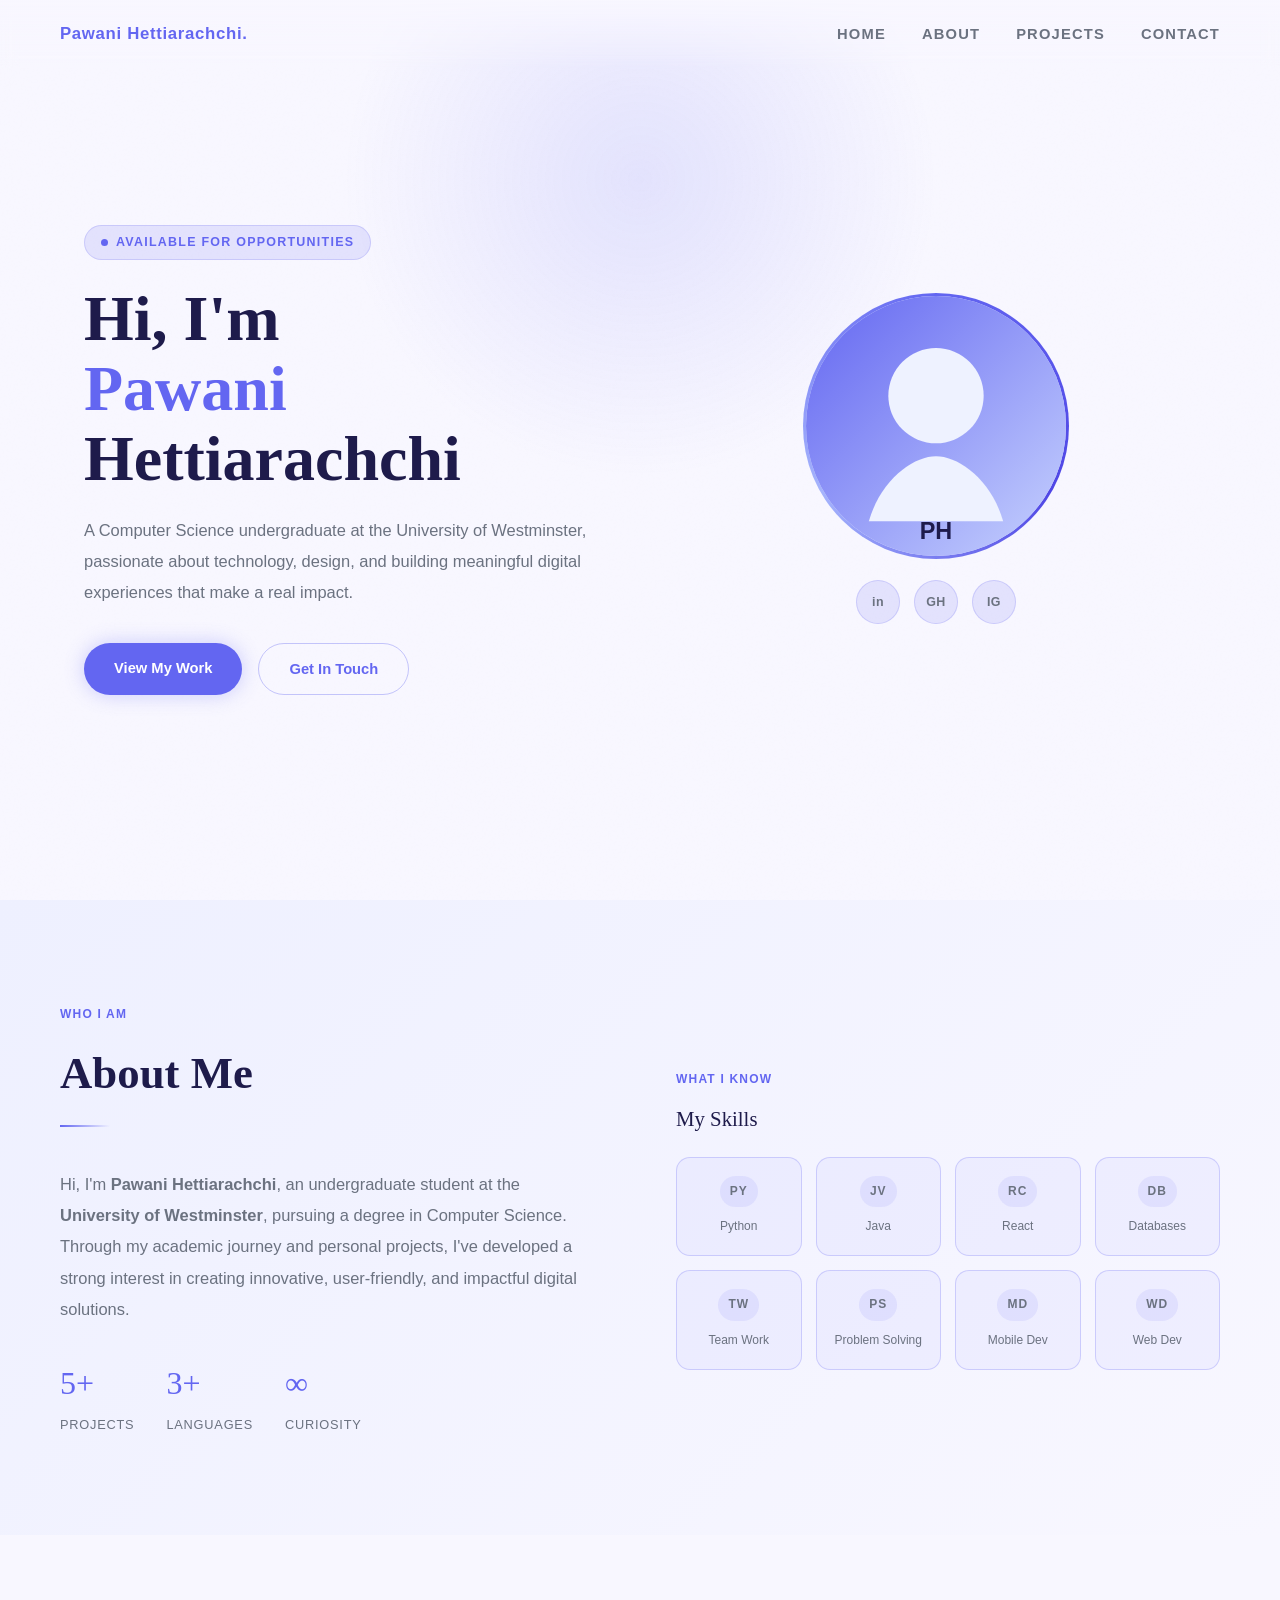
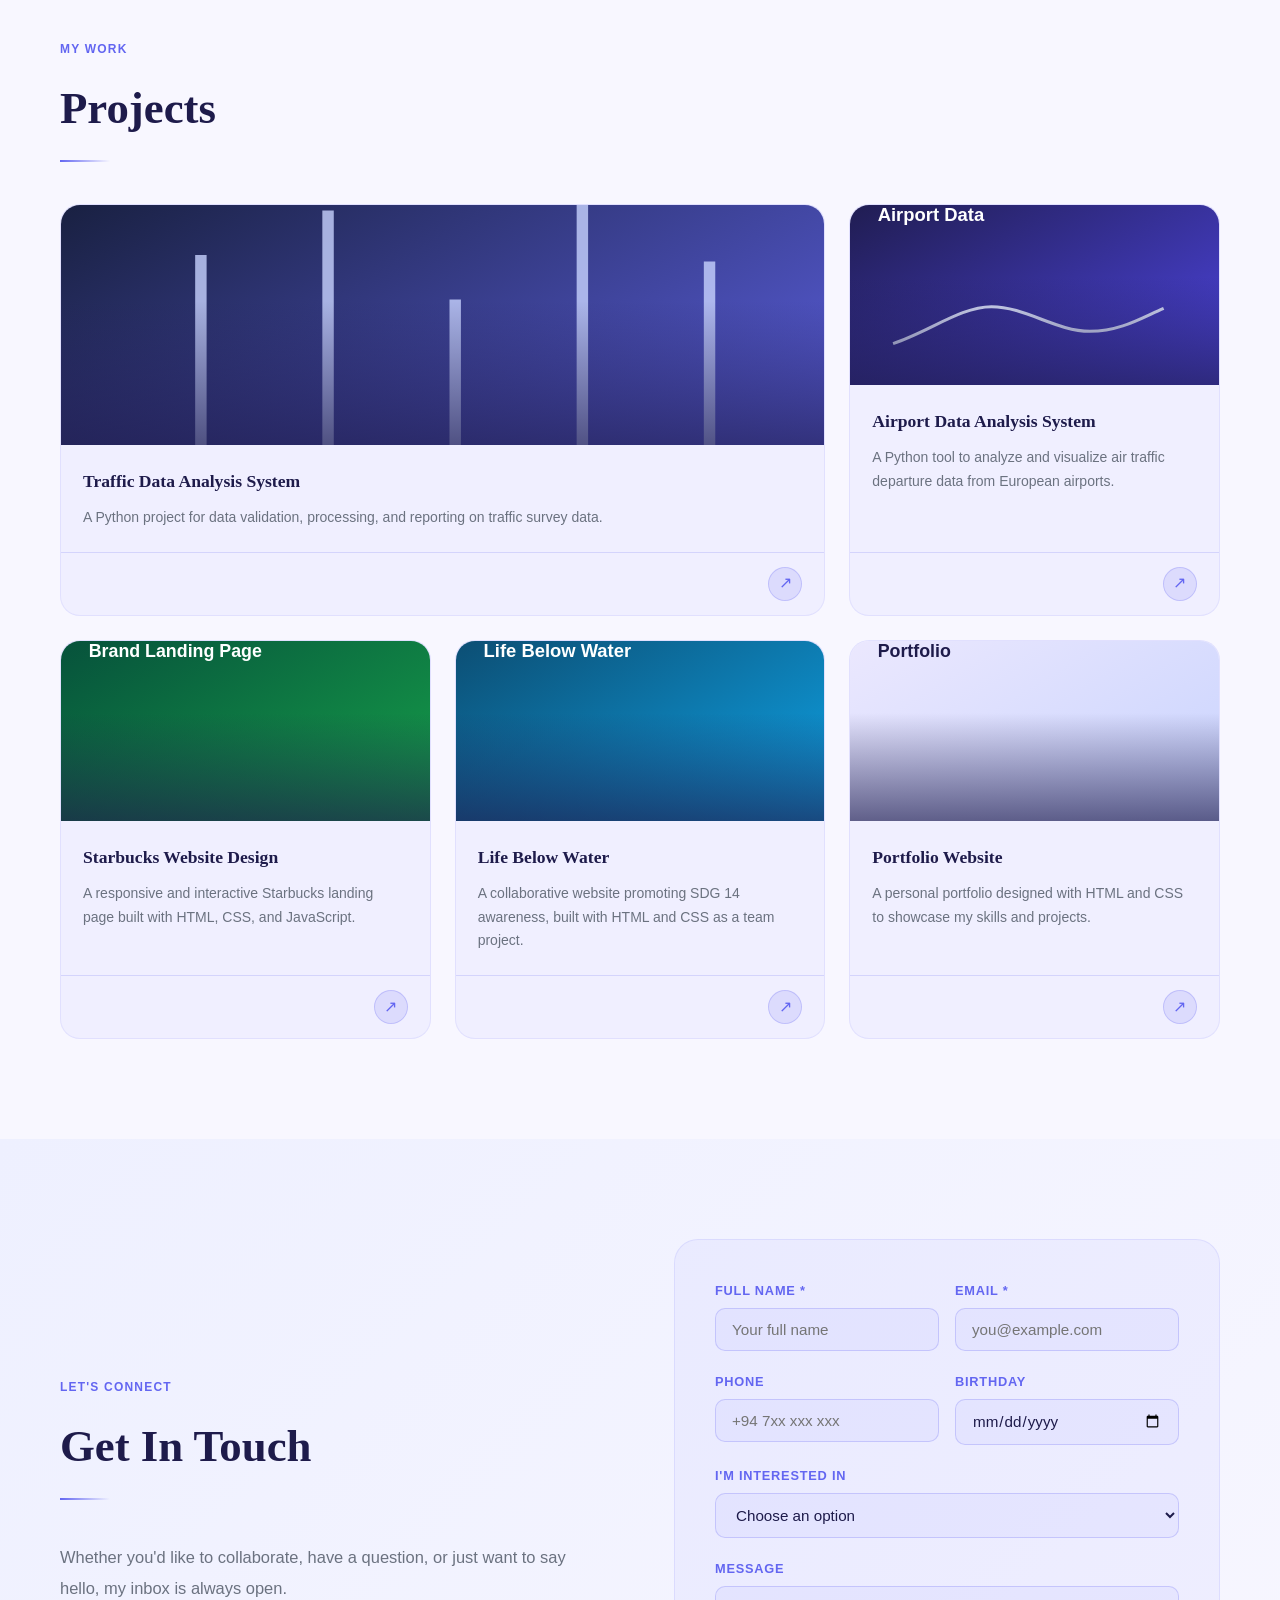
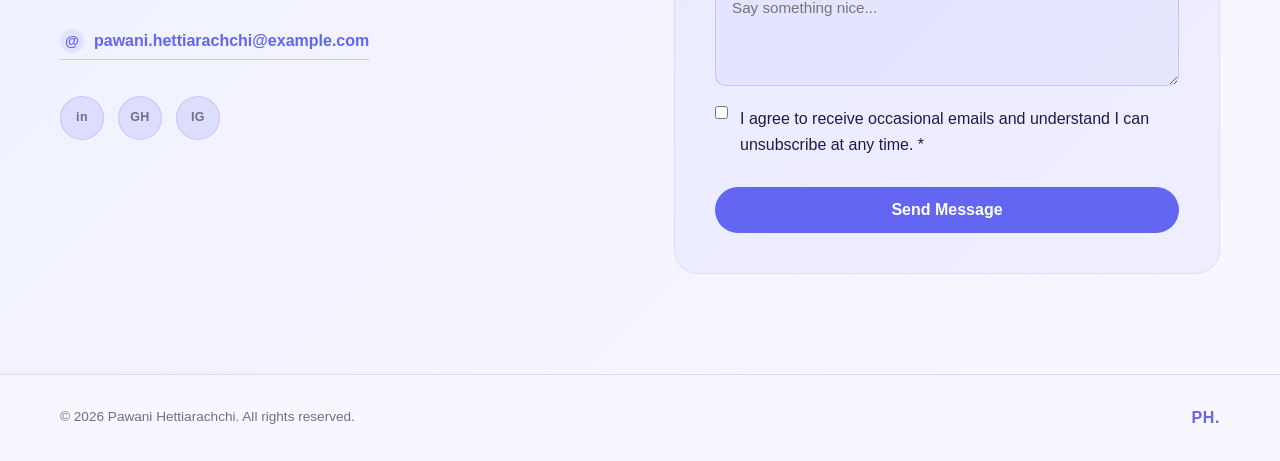
==== commit 93e85396: "seperate files" ====
--- a/html/index.html
+++ b/html/index.html
@@ -4,54 +4,7 @@
   <meta charset="UTF-8" />
   <meta name="viewport" content="width=device-width, initial-scale=1.0" />
   <title>Pawani Hettiarachchi - Portfolio</title>
-  <link rel="stylesheet" href="https://cdnjs.cloudflare.com/ajax/libs/font-awesome/6.5.0/css/all.min.css" />
-  <link href="https://fonts.googleapis.com/css2?family=Manrope:wght@400;500;600;700;800&family=Playfair+Display:wght@600;700;800&display=swap" rel="stylesheet" />
-  <style>
-    :root{--mint:#6366f1;--mint2:#4f46e5;--dark:#f8f7ff;--soft:#eef0ff;--ink:#1e1b4b;--muted:#6b7280;--glass:rgba(99,102,241,.08);--glass2:rgba(99,102,241,.14)}
-    *{margin:0;padding:0;box-sizing:border-box} html{scroll-behavior:smooth}
-    body{font-family:"Manrope",sans-serif;background:var(--dark);color:var(--ink);line-height:1.65;overflow-x:hidden}
-    body::before{content:"";position:fixed;inset:0;background-image:url("data:image/svg+xml,%3Csvg viewBox='0 0 512 512' xmlns='http://www.w3.org/2000/svg'%3E%3Cfilter id='n'%3E%3CfeTurbulence type='fractalNoise' baseFrequency='0.75' numOctaves='4' stitchTiles='stitch'/%3E%3C/filter%3E%3Crect width='100%25' height='100%25' filter='url(%23n)' opacity='0.04'/%3E%3C/svg%3E");opacity:.15;pointer-events:none}
-    nav{position:fixed;top:0;width:100%;padding:20px 60px;display:flex;justify-content:space-between;align-items:center;z-index:10;background:linear-gradient(to bottom,rgba(248,247,255,.96),rgba(248,247,255,0));backdrop-filter:blur(8px)}
-    .nav-logo,.footer-mark{font-weight:800;letter-spacing:.04em;color:var(--mint)} .nav-logo{font-size:1.05rem}
-    .nav-links{display:flex;gap:36px;list-style:none} .nav-links a{text-decoration:none;color:var(--muted);font-size:.92rem;font-weight:600;letter-spacing:.08em;text-transform:uppercase}
-    section{padding:100px 60px;position:relative} #home{min-height:100vh;display:flex;align-items:center;padding-top:120px}
-    #home::after{content:"";position:absolute;top:20%;left:50%;transform:translate(-50%,-50%);width:600px;height:600px;background:radial-gradient(circle,rgba(99,102,241,.14),transparent 70%);animation:pulse 6s ease-in-out infinite alternate}
-    @keyframes pulse{from{transform:translate(-50%,-50%) scale(1)}to{transform:translate(-50%,-50%) scale(1.2)}}
-    .hero-inner,.about-inner,.projects-inner,.contact-inner{max-width:1200px;margin:0 auto;position:relative;z-index:1}
-    .hero-inner,.about-inner,.contact-inner{display:grid;grid-template-columns:1fr 1fr;gap:72px;align-items:center}
-    .hero-tag,.section-label{display:inline-flex;gap:8px;align-items:center;color:var(--mint);text-transform:uppercase;font-weight:700;letter-spacing:.1em}
-    .hero-tag{background:var(--glass2);border:1px solid rgba(99,102,241,.2);padding:6px 16px;border-radius:999px;font-size:.78rem;margin-bottom:24px}
-    .dot{width:7px;height:7px;border-radius:50%;background:var(--mint);animation:blink 1.4s ease infinite} @keyframes blink{50%{opacity:.25}}
-    h1,h2,.skills-title,.project-body h3,.stat-num{font-family:"Playfair Display",serif}
-    h1{font-size:clamp(2.8rem,5vw,4.2rem);line-height:1.1;margin-bottom:20px} .accent{color:var(--mint)}
-    .hero-text p,.about-text p,.contact-copy{color:var(--muted);font-size:1.03rem;line-height:1.9;font-weight:500}
-    .hero-text p{max-width:520px;margin-bottom:34px}
-    .hero-btns{display:flex;gap:16px;flex-wrap:wrap}
-    .btn-primary,.btn-ghost{padding:13px 30px;border-radius:999px;text-decoration:none;font-size:.92rem;transition:.3s}
-    .btn-primary{background:var(--mint);color:#fff;font-weight:700;box-shadow:0 0 20px rgba(99,102,241,.3)} .btn-ghost{border:1px solid rgba(99,102,241,.35);color:var(--mint);font-weight:600}
-    .hero-visual{display:flex;flex-direction:column;align-items:center;gap:24px}
-    .profile-frame{position:relative;width:260px;height:260px} .profile-frame::before{content:"";position:absolute;inset:-3px;background:conic-gradient(var(--mint),var(--mint2),#a5b4fc,var(--mint));border-radius:50%;animation:spin 6s linear infinite}
-    @keyframes spin{to{transform:rotate(360deg)}} .profile-frame .inner{position:relative;z-index:1;width:100%;height:100%;border-radius:50%;overflow:hidden;background:#e8e9ff} .profile-frame img{width:100%;height:100%;object-fit:cover}
-    .socials,.contact-social{display:flex;gap:14px} .socials a,.contact-social a{width:44px;height:44px;border-radius:50%;display:flex;align-items:center;justify-content:center;background:var(--glass2);border:1px solid rgba(99,102,241,.2);color:var(--muted);text-decoration:none}
-    .section-label{font-size:.75rem;margin-bottom:12px} .section-title{font-size:clamp(2rem,3.5vw,3rem);margin-bottom:14px} .section-divider{width:50px;height:2px;background:linear-gradient(90deg,var(--mint),transparent);margin-bottom:42px}
-    #about,#contact{background:linear-gradient(135deg,var(--soft),var(--dark))} .stats-strip{display:flex;gap:32px;margin-top:32px;flex-wrap:wrap} .stat{display:flex;flex-direction:column;gap:4px} .stat-num{font-size:2rem;color:var(--mint)} .stat-label{font-size:.8rem;color:var(--muted);text-transform:uppercase;letter-spacing:.06em}
-    .skills-title{font-size:1.3rem;margin-bottom:20px} .skills-grid{display:grid;grid-template-columns:repeat(4,1fr);gap:14px}
-    .skill-chip{background:rgba(99,102,241,.05);border:1px solid rgba(99,102,241,.25);border-radius:14px;padding:18px 10px;display:flex;flex-direction:column;align-items:center;gap:10px} .skill-chip i{font-size:1.6rem;color:var(--mint)} .skill-chip span{font-size:.75rem;color:var(--muted);text-align:center}
-    .projects-grid{display:grid;grid-template-columns:repeat(3,1fr);gap:24px} .project-card{background:rgba(99,102,241,.05);border:1px solid rgba(99,102,241,.1);border-radius:20px;overflow:hidden;text-decoration:none;color:inherit;display:flex;flex-direction:column}
-    .featured{grid-column:span 2} .project-img-wrap{height:180px;position:relative;overflow:hidden} .featured .project-img-wrap{height:240px} .project-img-wrap img{width:100%;height:100%;object-fit:cover}
-    .project-overlay{position:absolute;inset:0;background:linear-gradient(to top,rgba(30,27,75,.65),transparent 60%)} .project-body{padding:22px;flex:1} .project-body h3{font-size:1.1rem;margin-bottom:10px} .project-body p{font-size:.875rem;color:var(--muted);line-height:1.7} .project-footer{padding:14px 22px;border-top:1px solid rgba(99,102,241,.2);display:flex;justify-content:flex-end}
-    .project-arrow{width:34px;height:34px;border-radius:50%;display:flex;align-items:center;justify-content:center;background:var(--glass2);border:1px solid rgba(99,102,241,.25);color:var(--mint)}
-    .contact-email-link{display:inline-flex;gap:10px;align-items:center;color:var(--mint);font-weight:700;text-decoration:none;border-bottom:1px solid rgba(99,102,241,.3);padding-bottom:4px;margin:24px 0 36px}
-    .contact-form{background:rgba(99,102,241,.05);border:1px solid rgba(99,102,241,.12);border-radius:24px;padding:40px} .form-row{display:flex;gap:16px} .form-group{display:flex;flex-direction:column;gap:7px;flex:1;margin-bottom:20px}
-    .form-group label{font-size:.8rem;color:var(--mint);letter-spacing:.06em;text-transform:uppercase;font-weight:700}
-    .form-group input,.form-group select,.form-group textarea{background:rgba(99,102,241,.06);border:1px solid rgba(99,102,241,.25);border-radius:10px;padding:12px 16px;color:var(--ink);font-family:"Manrope",sans-serif;font-size:.95rem}
-    .form-group textarea{min-height:100px;resize:vertical} .checkbox-row{display:flex;gap:12px;align-items:flex-start;margin-bottom:28px} .submit-btn{width:100%;padding:14px;background:var(--mint);color:#fff;border:none;border-radius:999px;font-family:"Manrope",sans-serif;font-weight:700;font-size:1rem}
-    footer{border-top:1px solid rgba(99,102,241,.2);padding:30px 60px;display:flex;justify-content:space-between;align-items:center} footer p{font-size:.85rem;color:var(--muted)}
-    .reveal{opacity:0;transform:translateY(40px);transition:opacity .7s ease,transform .7s ease} .reveal.visible{opacity:1;transform:none}
-    .d1{transition-delay:.1s}.d2{transition-delay:.2s}.d3{transition-delay:.3s}.d4{transition-delay:.4s}.d5{transition-delay:.5s}
-    @media (max-width:960px){nav{padding:18px 30px}section{padding:80px 30px}footer{padding:24px 30px}#home{padding:120px 30px 80px}.hero-inner,.about-inner,.contact-inner{grid-template-columns:1fr;gap:48px}.hero-inner{text-align:center}.hero-visual{order:-1}.hero-text p{max-width:100%}.hero-btns{justify-content:center}.projects-grid{grid-template-columns:1fr 1fr}.featured{grid-column:span 1}}
-    @media (max-width:600px){.nav-links{display:none}.projects-grid,.skills-grid{grid-template-columns:1fr}.form-row{flex-direction:column}}
-  </style>
+  <link rel="stylesheet" href="styles.css" />
 </head>
 <body>
   <nav>
@@ -78,9 +31,9 @@
       <div class="hero-visual reveal d2">
         <div class="profile-frame"><div class="inner"><img src="data:image/svg+xml,%3Csvg xmlns='http://www.w3.org/2000/svg' viewBox='0 0 600 600'%3E%3Cdefs%3E%3ClinearGradient id='g' x1='0' y1='0' x2='1' y2='1'%3E%3Cstop stop-color='%236366f1'/%3E%3Cstop offset='1' stop-color='%23c7d2fe'/%3E%3C/linearGradient%3E%3C/defs%3E%3Crect width='600' height='600' fill='url(%23g)'/%3E%3Ccircle cx='300' cy='230' r='110' fill='%23eef2ff'/%3E%3Cpath d='M145 520c28-98 104-150 155-150s127 52 155 150' fill='%23eef2ff'/%3E%3Ctext x='300' y='560' font-family='Arial,sans-serif' font-size='54' font-weight='700' text-anchor='middle' fill='%231e1b4b'%3EPH%3C/text%3E%3C/svg%3E" alt="Pawani Hettiarachchi" /></div></div>
         <div class="socials">
-          <a href="https://linkedin.com/in/pawani-hettiarachchi" target="_blank" rel="noopener"><i class="fab fa-linkedin-in"></i></a>
-          <a href="https://github.com/Pawani-Nethmini" target="_blank" rel="noopener"><i class="fab fa-github"></i></a>
-          <a href="https://instagram.com/nethmini.hettiarachchi" target="_blank" rel="noopener"><i class="fab fa-instagram"></i></a>
+          <a href="https://linkedin.com/in/pawani-hettiarachchi" target="_blank" rel="noopener" aria-label="LinkedIn"><span class="icon-text">in</span></a>
+          <a href="https://github.com/Pawani-Nethmini" target="_blank" rel="noopener" aria-label="GitHub"><span class="icon-text">GH</span></a>
+          <a href="https://instagram.com/nethmini.hettiarachchi" target="_blank" rel="noopener" aria-label="Instagram"><span class="icon-text">IG</span></a>
         </div>
       </div>
     </div>
@@ -106,14 +59,14 @@
         <p class="section-label reveal">What I Know</p>
         <p class="skills-title reveal d1">My Skills</p>
         <div class="skills-grid">
-          <div class="skill-chip reveal d1"><i class="fab fa-python"></i><span>Python</span></div>
-          <div class="skill-chip reveal d2"><i class="fab fa-java"></i><span>Java</span></div>
-          <div class="skill-chip reveal d3"><i class="fab fa-react"></i><span>React</span></div>
-          <div class="skill-chip reveal d4"><i class="fa-solid fa-database"></i><span>Databases</span></div>
-          <div class="skill-chip reveal d1"><i class="fa-solid fa-users"></i><span>Team Work</span></div>
-          <div class="skill-chip reveal d2"><i class="fa-solid fa-brain"></i><span>Problem Solving</span></div>
-          <div class="skill-chip reveal d3"><i class="fa-solid fa-mobile-screen-button"></i><span>Mobile Dev</span></div>
-          <div class="skill-chip reveal d4"><i class="fa-solid fa-laptop-code"></i><span>Web Dev</span></div>
+          <div class="skill-chip reveal d1"><span class="skill-icon">PY</span><span>Python</span></div>
+          <div class="skill-chip reveal d2"><span class="skill-icon">JV</span><span>Java</span></div>
+          <div class="skill-chip reveal d3"><span class="skill-icon">RC</span><span>React</span></div>
+          <div class="skill-chip reveal d4"><span class="skill-icon">DB</span><span>Databases</span></div>
+          <div class="skill-chip reveal d1"><span class="skill-icon">TW</span><span>Team Work</span></div>
+          <div class="skill-chip reveal d2"><span class="skill-icon">PS</span><span>Problem Solving</span></div>
+          <div class="skill-chip reveal d3"><span class="skill-icon">MD</span><span>Mobile Dev</span></div>
+          <div class="skill-chip reveal d4"><span class="skill-icon">WD</span><span>Web Dev</span></div>
         </div>
       </div>
     </div>
@@ -128,27 +81,27 @@
         <a href="https://github.com/Pawani-Nethmini/Traffic-Data-Analysis-System" class="project-card featured reveal d1" target="_blank" rel="noopener">
           <div class="project-img-wrap"><img src="data:image/svg+xml,%3Csvg xmlns='http://www.w3.org/2000/svg' viewBox='0 0 1200 720'%3E%3Cdefs%3E%3ClinearGradient id='g' x1='0' y1='0' x2='1' y2='1'%3E%3Cstop stop-color='%230f172a'/%3E%3Cstop offset='1' stop-color='%236366f1'/%3E%3C/linearGradient%3E%3C/defs%3E%3Crect width='1200' height='720' fill='url(%23g)'/%3E%3Cg fill='none' stroke='%23c7d2fe' stroke-width='18' opacity='.8'%3E%3Cpath d='M120 560h960'/%3E%3Cpath d='M220 560V250M420 560V180M620 560V320M820 560V140M1020 560V260'/%3E%3C/g%3E%3Ctext x='90' y='120' font-family='Arial,sans-serif' font-size='62' font-weight='700' fill='white'%3ETraffic Data%3C/text%3E%3C/svg%3E" alt="Traffic Data Analysis System" /><div class="project-overlay"></div></div>
           <div class="project-body"><h3>Traffic Data Analysis System</h3><p>A Python project for data validation, processing, and reporting on traffic survey data.</p></div>
-          <div class="project-footer"><span class="project-arrow"><i class="fa-solid fa-arrow-up-right"></i></span></div>
+          <div class="project-footer"><span class="project-arrow" aria-hidden="true">↗</span></div>
         </a>
         <a href="https://github.com/Pawani-Nethmini/airport-data-analyzer" class="project-card reveal d2" target="_blank" rel="noopener">
           <div class="project-img-wrap"><img src="data:image/svg+xml,%3Csvg xmlns='http://www.w3.org/2000/svg' viewBox='0 0 1200 720'%3E%3Cdefs%3E%3ClinearGradient id='g' x1='0' y1='0' x2='1' y2='1'%3E%3Cstop stop-color='%231e1b4b'/%3E%3Cstop offset='1' stop-color='%234f46e5'/%3E%3C/linearGradient%3E%3C/defs%3E%3Crect width='1200' height='720' fill='url(%23g)'/%3E%3Cpath d='M140 520c120-40 220-120 320-120 110 0 210 80 320 80 100 0 170-45 240-75' fill='none' stroke='%23e0e7ff' stroke-width='10'/%3E%3Ctext x='90' y='120' font-family='Arial,sans-serif' font-size='60' font-weight='700' fill='white'%3EAirport Data%3C/text%3E%3C/svg%3E" alt="Airport Data Analysis System" /><div class="project-overlay"></div></div>
           <div class="project-body"><h3>Airport Data Analysis System</h3><p>A Python tool to analyze and visualize air traffic departure data from European airports.</p></div>
-          <div class="project-footer"><span class="project-arrow"><i class="fa-solid fa-arrow-up-right"></i></span></div>
+          <div class="project-footer"><span class="project-arrow" aria-hidden="true">↗</span></div>
         </a>
         <a href="https://github.com/Pawani-Nethmini/Starbuks-website-design" class="project-card reveal d3" target="_blank" rel="noopener">
           <div class="project-img-wrap"><img src="data:image/svg+xml,%3Csvg xmlns='http://www.w3.org/2000/svg' viewBox='0 0 1200 720'%3E%3Cdefs%3E%3ClinearGradient id='g' x1='0' y1='0' x2='1' y2='1'%3E%3Cstop stop-color='%23064e3b'/%3E%3Cstop offset='1' stop-color='%2316a34a'/%3E%3C/linearGradient%3E%3C/defs%3E%3Crect width='1200' height='720' fill='url(%23g)'/%3E%3Ctext x='90' y='120' font-family='Arial,sans-serif' font-size='58' font-weight='700' fill='white'%3EBrand Landing Page%3C/text%3E%3C/svg%3E" alt="Starbucks Website Design" /><div class="project-overlay"></div></div>
           <div class="project-body"><h3>Starbucks Website Design</h3><p>A responsive and interactive Starbucks landing page built with HTML, CSS, and JavaScript.</p></div>
-          <div class="project-footer"><span class="project-arrow"><i class="fa-solid fa-arrow-up-right"></i></span></div>
+          <div class="project-footer"><span class="project-arrow" aria-hidden="true">↗</span></div>
         </a>
         <a href="https://github.com/yasiramnd/web" class="project-card reveal d4" target="_blank" rel="noopener">
           <div class="project-img-wrap"><img src="data:image/svg+xml,%3Csvg xmlns='http://www.w3.org/2000/svg' viewBox='0 0 1200 720'%3E%3Cdefs%3E%3ClinearGradient id='g' x1='0' y1='0' x2='1' y2='1'%3E%3Cstop stop-color='%230c4a6e'/%3E%3Cstop offset='1' stop-color='%230ea5e9'/%3E%3C/linearGradient%3E%3C/defs%3E%3Crect width='1200' height='720' fill='url(%23g)'/%3E%3Ctext x='90' y='120' font-family='Arial,sans-serif' font-size='60' font-weight='700' fill='white'%3ELife Below Water%3C/text%3E%3C/svg%3E" alt="Life Below Water" /><div class="project-overlay"></div></div>
           <div class="project-body"><h3>Life Below Water</h3><p>A collaborative website promoting SDG 14 awareness, built with HTML and CSS as a team project.</p></div>
-          <div class="project-footer"><span class="project-arrow"><i class="fa-solid fa-arrow-up-right"></i></span></div>
+          <div class="project-footer"><span class="project-arrow" aria-hidden="true">↗</span></div>
         </a>
         <a href="#" class="project-card reveal d5">
           <div class="project-img-wrap"><img src="data:image/svg+xml,%3Csvg xmlns='http://www.w3.org/2000/svg' viewBox='0 0 1200 720'%3E%3Cdefs%3E%3ClinearGradient id='g' x1='0' y1='0' x2='1' y2='1'%3E%3Cstop stop-color='%23ede9fe'/%3E%3Cstop offset='1' stop-color='%23c7d2fe'/%3E%3C/linearGradient%3E%3C/defs%3E%3Crect width='1200' height='720' fill='url(%23g)'/%3E%3Ctext x='90' y='120' font-family='Arial,sans-serif' font-size='58' font-weight='700' fill='%231e1b4b'%3EPortfolio%3C/text%3E%3C/svg%3E" alt="Portfolio Website" /><div class="project-overlay"></div></div>
           <div class="project-body"><h3>Portfolio Website</h3><p>A personal portfolio designed with HTML and CSS to showcase my skills and projects.</p></div>
-          <div class="project-footer"><span class="project-arrow"><i class="fa-solid fa-arrow-up-right"></i></span></div>
+          <div class="project-footer"><span class="project-arrow" aria-hidden="true">↗</span></div>
         </a>
       </div>
     </div>
@@ -161,11 +114,11 @@
         <h2 class="section-title reveal d1">Get In Touch</h2>
         <div class="section-divider reveal d2"></div>
         <p class="contact-copy reveal d3">Whether you'd like to collaborate, have a question, or just want to say hello, my inbox is always open.</p>
-        <a href="mailto:pawani.hettiarachchi@example.com" class="contact-email-link reveal d4"><i class="fa-regular fa-envelope"></i><span>pawani.hettiarachchi@example.com</span></a>
+        <a href="mailto:pawani.hettiarachchi@example.com" class="contact-email-link reveal d4"><span class="mail-icon" aria-hidden="true">@</span><span>pawani.hettiarachchi@example.com</span></a>
         <div class="contact-social reveal d5">
-          <a href="https://linkedin.com/in/pawani-hettiarachchi" target="_blank" rel="noopener"><i class="fab fa-linkedin-in"></i></a>
-          <a href="https://github.com/Pawani-Nethmini" target="_blank" rel="noopener"><i class="fab fa-github"></i></a>
-          <a href="https://instagram.com/nethmini.hettiarachchi" target="_blank" rel="noopener"><i class="fab fa-instagram"></i></a>
+          <a href="https://linkedin.com/in/pawani-hettiarachchi" target="_blank" rel="noopener" aria-label="LinkedIn"><span class="icon-text">in</span></a>
+          <a href="https://github.com/Pawani-Nethmini" target="_blank" rel="noopener" aria-label="GitHub"><span class="icon-text">GH</span></a>
+          <a href="https://instagram.com/nethmini.hettiarachchi" target="_blank" rel="noopener" aria-label="Instagram"><span class="icon-text">IG</span></a>
         </div>
       </div>
       <div class="contact-form reveal d2">
@@ -197,11 +150,6 @@
 
   <footer><p>&copy; 2026 Pawani Hettiarachchi. All rights reserved.</p><span class="footer-mark">PH.</span></footer>
 
-  <script>
-    const reveals=document.querySelectorAll(".reveal");
-    const io=new IntersectionObserver((entries)=>{entries.forEach((entry)=>{if(entry.isIntersecting){entry.target.classList.add("visible");io.unobserve(entry.target);}})},{threshold:.12});
-    reveals.forEach((element)=>io.observe(element));
-    document.querySelectorAll("#home .reveal").forEach((element)=>{element.classList.add("visible");io.unobserve(element);});
-  </script>
+  <script src="script.js"></script>
 </body>
 </html>
--- a/html/styles.css
+++ b/html/styles.css
@@ -0,0 +1,80 @@
+:root{--mint:#6366f1;--mint2:#4f46e5;--dark:#f8f7ff;--soft:#eef0ff;--ink:#1e1b4b;--muted:#6b7280;--glass:rgba(99,102,241,.08);--glass2:rgba(99,102,241,.14)}
+*{margin:0;padding:0;box-sizing:border-box}
+html{scroll-behavior:smooth}
+body{font-family:Verdana,Geneva,Tahoma,sans-serif;background:var(--dark);color:var(--ink);line-height:1.65;overflow-x:hidden}
+body::before{content:"";position:fixed;inset:0;background-image:url("data:image/svg+xml,%3Csvg viewBox='0 0 512 512' xmlns='http://www.w3.org/2000/svg'%3E%3Cfilter id='n'%3E%3CfeTurbulence type='fractalNoise' baseFrequency='0.75' numOctaves='4' stitchTiles='stitch'/%3E%3C/filter%3E%3Crect width='100%25' height='100%25' filter='url(%23n)' opacity='0.04'/%3E%3C/svg%3E");opacity:.15;pointer-events:none}
+nav{position:fixed;top:0;width:100%;padding:20px 60px;display:flex;justify-content:space-between;align-items:center;z-index:10;background:linear-gradient(to bottom,rgba(248,247,255,.96),rgba(248,247,255,0));backdrop-filter:blur(8px)}
+.nav-logo,.footer-mark{font-weight:800;letter-spacing:.04em;color:var(--mint)}
+.nav-logo{font-size:1.05rem}
+.nav-links{display:flex;gap:36px;list-style:none}
+.nav-links a{text-decoration:none;color:var(--muted);font-size:.92rem;font-weight:600;letter-spacing:.08em;text-transform:uppercase}
+section{padding:100px 60px;position:relative}
+#home{min-height:100vh;display:flex;align-items:center;padding-top:120px}
+#home::after{content:"";position:absolute;top:20%;left:50%;transform:translate(-50%,-50%);width:600px;height:600px;background:radial-gradient(circle,rgba(99,102,241,.14),transparent 70%);animation:pulse 6s ease-in-out infinite alternate}
+@keyframes pulse{from{transform:translate(-50%,-50%) scale(1)}to{transform:translate(-50%,-50%) scale(1.2)}}
+.hero-inner,.about-inner,.projects-inner,.contact-inner{max-width:1200px;margin:0 auto;position:relative;z-index:1}
+.hero-inner,.about-inner,.contact-inner{display:grid;grid-template-columns:1fr 1fr;gap:72px;align-items:center}
+.hero-tag,.section-label{display:inline-flex;gap:8px;align-items:center;color:var(--mint);text-transform:uppercase;font-weight:700;letter-spacing:.1em}
+.hero-tag{background:var(--glass2);border:1px solid rgba(99,102,241,.2);padding:6px 16px;border-radius:999px;font-size:.78rem;margin-bottom:24px}
+.dot{width:7px;height:7px;border-radius:50%;background:var(--mint);animation:blink 1.4s ease infinite}
+@keyframes blink{50%{opacity:.25}}
+h1,h2,.skills-title,.project-body h3,.stat-num{font-family:Georgia,"Times New Roman",serif}
+h1{font-size:clamp(2.8rem,5vw,4.2rem);line-height:1.1;margin-bottom:20px}
+.accent{color:var(--mint)}
+.hero-text p,.about-text p,.contact-copy{color:var(--muted);font-size:1.03rem;line-height:1.9;font-weight:500}
+.hero-text p{max-width:520px;margin-bottom:34px}
+.hero-btns{display:flex;gap:16px;flex-wrap:wrap}
+.btn-primary,.btn-ghost{padding:13px 30px;border-radius:999px;text-decoration:none;font-size:.92rem;transition:.3s}
+.btn-primary{background:var(--mint);color:#fff;font-weight:700;box-shadow:0 0 20px rgba(99,102,241,.3)}
+.btn-ghost{border:1px solid rgba(99,102,241,.35);color:var(--mint);font-weight:600}
+.hero-visual{display:flex;flex-direction:column;align-items:center;gap:24px}
+.profile-frame{position:relative;width:260px;height:260px}
+.profile-frame::before{content:"";position:absolute;inset:-3px;background:conic-gradient(var(--mint),var(--mint2),#a5b4fc,var(--mint));border-radius:50%;animation:spin 6s linear infinite}
+@keyframes spin{to{transform:rotate(360deg)}}
+.profile-frame .inner{position:relative;z-index:1;width:100%;height:100%;border-radius:50%;overflow:hidden;background:#e8e9ff}
+.profile-frame img{width:100%;height:100%;object-fit:cover}
+.socials,.contact-social{display:flex;gap:14px}
+.socials a,.contact-social a{width:44px;height:44px;border-radius:50%;display:flex;align-items:center;justify-content:center;background:var(--glass2);border:1px solid rgba(99,102,241,.2);color:var(--muted);text-decoration:none}
+.icon-text{font-size:.78rem;font-weight:800;letter-spacing:.04em}
+.section-label{font-size:.75rem;margin-bottom:12px}
+.section-title{font-size:clamp(2rem,3.5vw,3rem);margin-bottom:14px}
+.section-divider{width:50px;height:2px;background:linear-gradient(90deg,var(--mint),transparent);margin-bottom:42px}
+#about,#contact{background:linear-gradient(135deg,var(--soft),var(--dark))}
+.stats-strip{display:flex;gap:32px;margin-top:32px;flex-wrap:wrap}
+.stat{display:flex;flex-direction:column;gap:4px}
+.stat-num{font-size:2rem;color:var(--mint)}
+.stat-label{font-size:.8rem;color:var(--muted);text-transform:uppercase;letter-spacing:.06em}
+.skills-title{font-size:1.3rem;margin-bottom:20px}
+.skills-grid{display:grid;grid-template-columns:repeat(4,1fr);gap:14px}
+.skill-chip{background:rgba(99,102,241,.05);border:1px solid rgba(99,102,241,.25);border-radius:14px;padding:18px 10px;display:flex;flex-direction:column;align-items:center;gap:10px}
+.skill-icon{font-size:.82rem;font-weight:800;letter-spacing:.08em;color:var(--mint);padding:6px 10px;border-radius:999px;background:rgba(99,102,241,.1)}
+.skill-chip span{font-size:.75rem;color:var(--muted);text-align:center}
+.projects-grid{display:grid;grid-template-columns:repeat(3,1fr);gap:24px}
+.project-card{background:rgba(99,102,241,.05);border:1px solid rgba(99,102,241,.1);border-radius:20px;overflow:hidden;text-decoration:none;color:inherit;display:flex;flex-direction:column}
+.featured{grid-column:span 2}
+.project-img-wrap{height:180px;position:relative;overflow:hidden}
+.featured .project-img-wrap{height:240px}
+.project-img-wrap img{width:100%;height:100%;object-fit:cover}
+.project-overlay{position:absolute;inset:0;background:linear-gradient(to top,rgba(30,27,75,.65),transparent 60%)}
+.project-body{padding:22px;flex:1}
+.project-body h3{font-size:1.1rem;margin-bottom:10px}
+.project-body p{font-size:.875rem;color:var(--muted);line-height:1.7}
+.project-footer{padding:14px 22px;border-top:1px solid rgba(99,102,241,.2);display:flex;justify-content:flex-end}
+.project-arrow{width:34px;height:34px;border-radius:50%;display:flex;align-items:center;justify-content:center;background:var(--glass2);border:1px solid rgba(99,102,241,.25);color:var(--mint)}
+.contact-email-link{display:inline-flex;gap:10px;align-items:center;color:var(--mint);font-weight:700;text-decoration:none;border-bottom:1px solid rgba(99,102,241,.3);padding-bottom:4px;margin:24px 0 36px}
+.mail-icon{width:24px;height:24px;border-radius:50%;display:inline-flex;align-items:center;justify-content:center;background:rgba(99,102,241,.1);font-size:.9rem;font-weight:800}
+.contact-form{background:rgba(99,102,241,.05);border:1px solid rgba(99,102,241,.12);border-radius:24px;padding:40px}
+.form-row{display:flex;gap:16px}
+.form-group{display:flex;flex-direction:column;gap:7px;flex:1;margin-bottom:20px}
+.form-group label{font-size:.8rem;color:var(--mint);letter-spacing:.06em;text-transform:uppercase;font-weight:700}
+.form-group input,.form-group select,.form-group textarea{background:rgba(99,102,241,.06);border:1px solid rgba(99,102,241,.25);border-radius:10px;padding:12px 16px;color:var(--ink);font-family:Verdana,Geneva,Tahoma,sans-serif;font-size:.95rem}
+.form-group textarea{min-height:100px;resize:vertical}
+.checkbox-row{display:flex;gap:12px;align-items:flex-start;margin-bottom:28px}
+.submit-btn{width:100%;padding:14px;background:var(--mint);color:#fff;border:none;border-radius:999px;font-family:Verdana,Geneva,Tahoma,sans-serif;font-weight:700;font-size:1rem}
+footer{border-top:1px solid rgba(99,102,241,.2);padding:30px 60px;display:flex;justify-content:space-between;align-items:center}
+footer p{font-size:.85rem;color:var(--muted)}
+.reveal{opacity:0;transform:translateY(40px);transition:opacity .7s ease,transform .7s ease}
+.reveal.visible{opacity:1;transform:none}
+.d1{transition-delay:.1s}.d2{transition-delay:.2s}.d3{transition-delay:.3s}.d4{transition-delay:.4s}.d5{transition-delay:.5s}
+@media (max-width:960px){nav{padding:18px 30px}section{padding:80px 30px}footer{padding:24px 30px}#home{padding:120px 30px 80px}.hero-inner,.about-inner,.contact-inner{grid-template-columns:1fr;gap:48px}.hero-inner{text-align:center}.hero-visual{order:-1}.hero-text p{max-width:100%}.hero-btns{justify-content:center}.projects-grid{grid-template-columns:1fr 1fr}.featured{grid-column:span 1}}
+@media (max-width:600px){.nav-links{display:none}.projects-grid,.skills-grid{grid-template-columns:1fr}.form-row{flex-direction:column}}
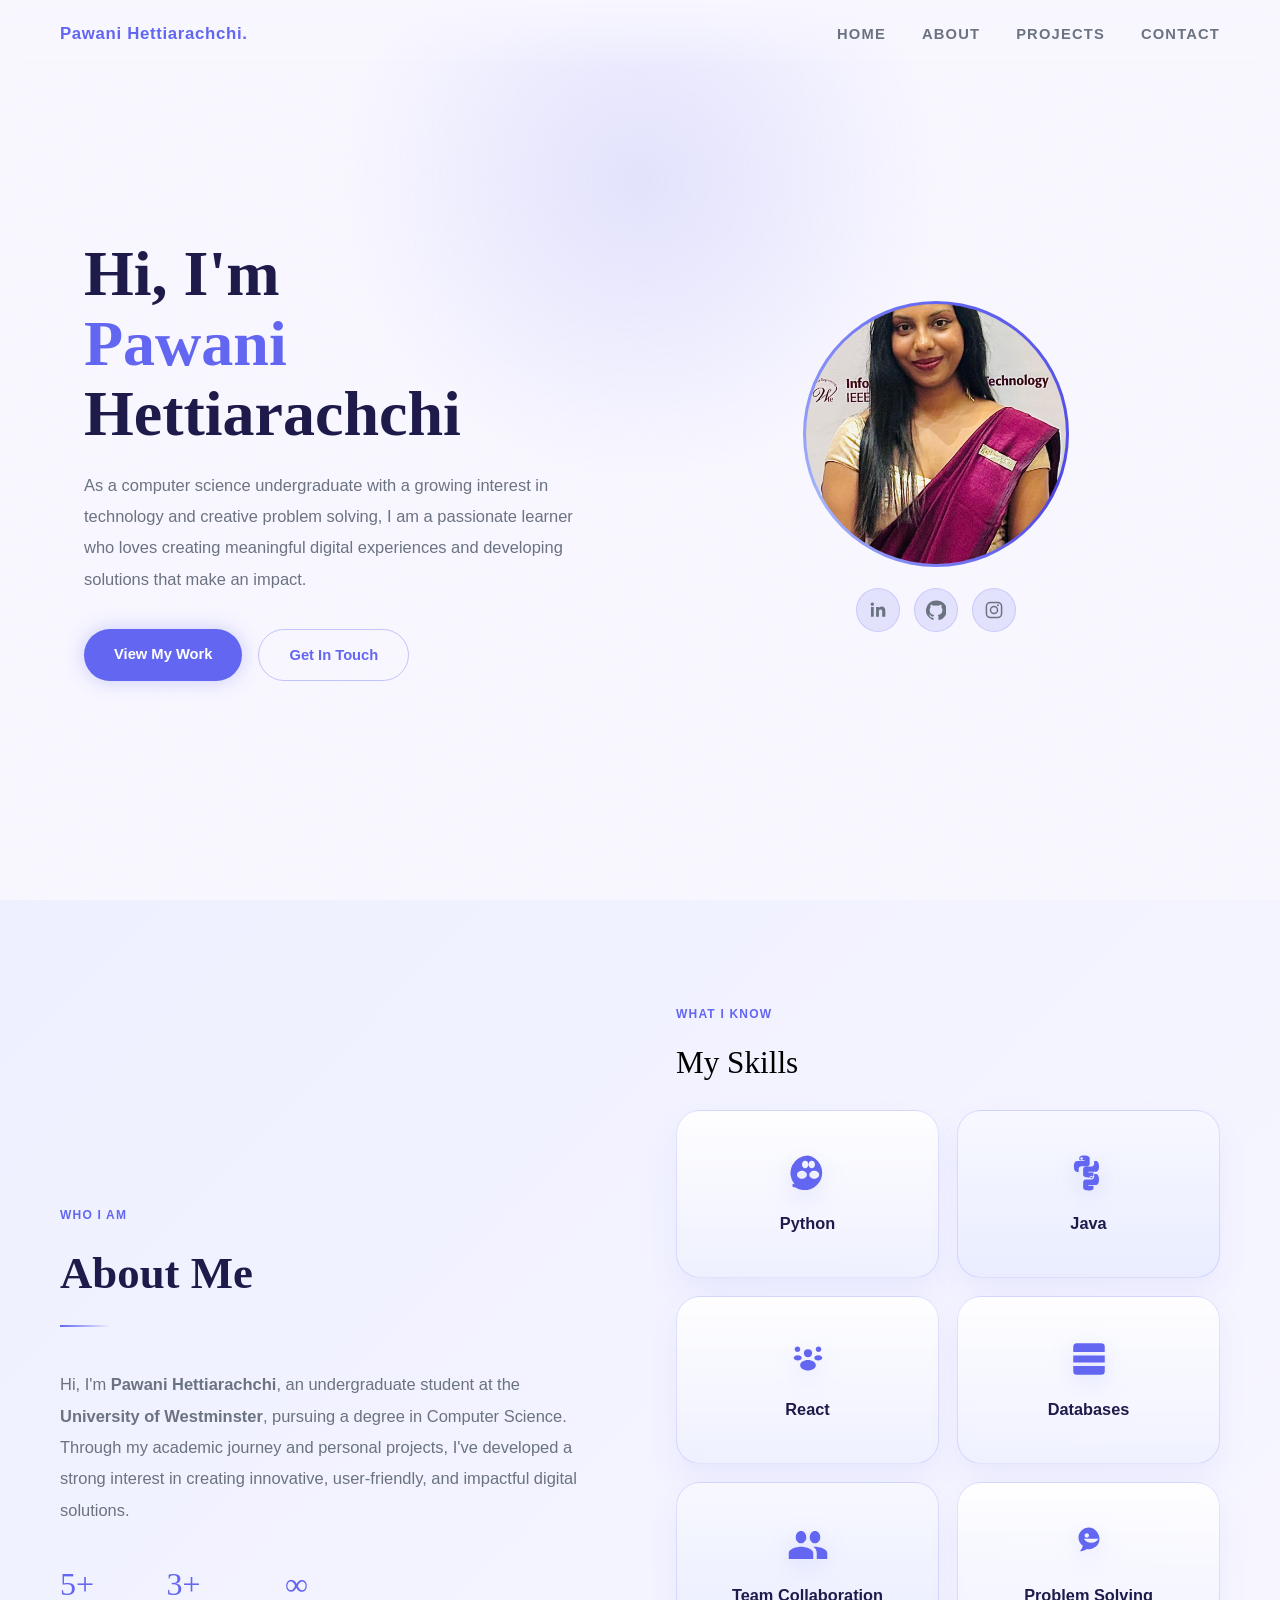
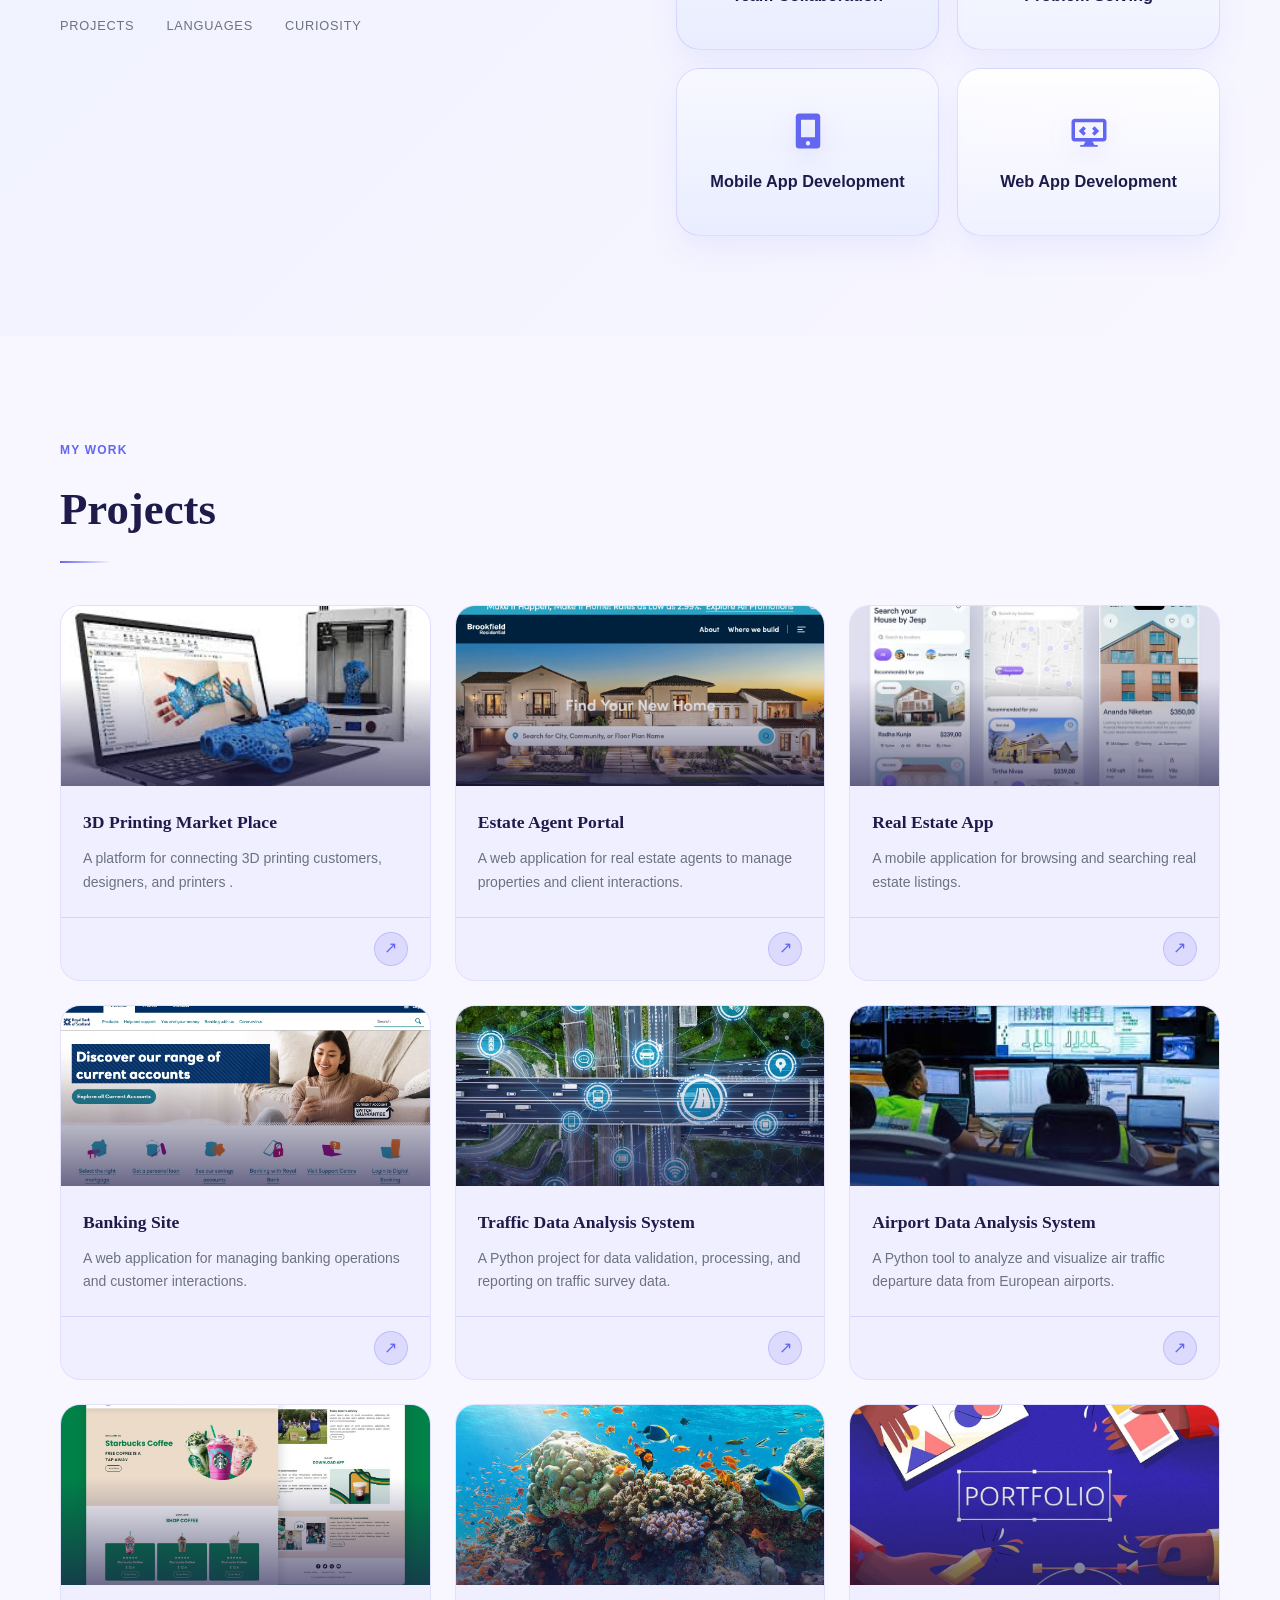
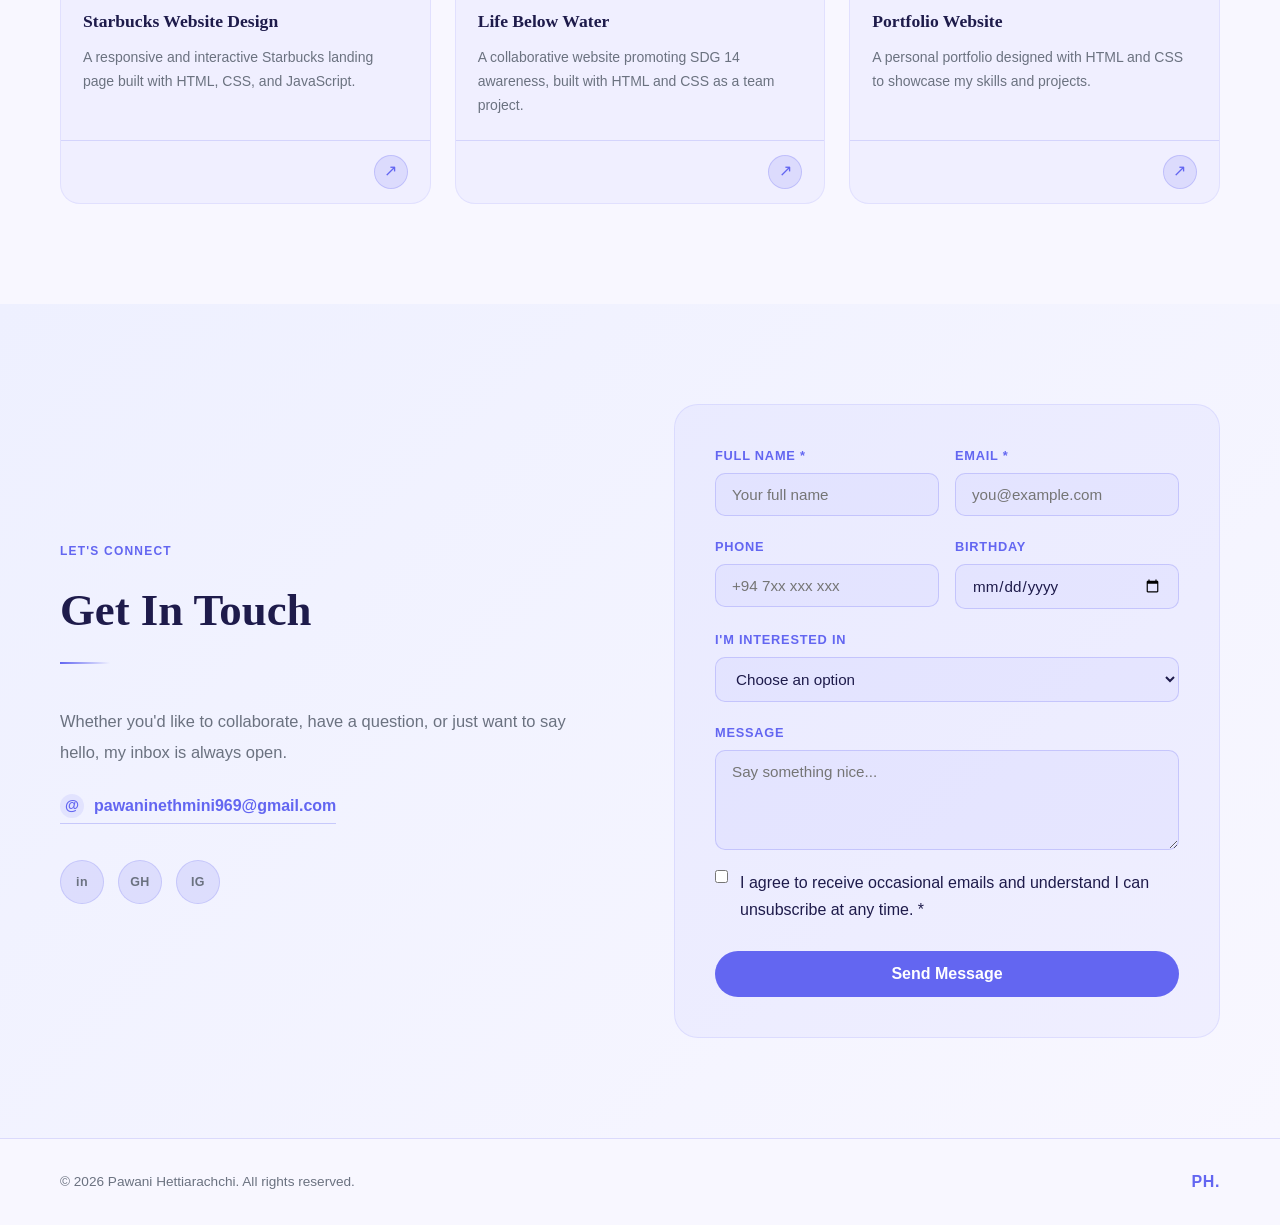
==== commit eaed14a4: "add images and change some ui" ====
--- a/html/index.html
+++ b/html/index.html
@@ -20,20 +20,26 @@
   <section id="home">
     <div class="hero-inner">
       <div class="hero-text reveal">
-        <div class="hero-tag"><span class="dot"></span>Available for opportunities</div>
         <h1>Hi, I'm<br /><span class="accent">Pawani</span><br />Hettiarachchi</h1>
-        <p>A Computer Science undergraduate at the University of Westminster, passionate about technology, design, and building meaningful digital experiences that make a real impact.</p>
+        <p>As a computer science undergraduate with a growing interest in technology and creative problem solving,
+                I am a passionate learner who loves creating meaningful digital experiences and developing solutions that make an impact.</p>
         <div class="hero-btns">
           <a href="#projects" class="btn-primary">View My Work</a>
           <a href="#contact" class="btn-ghost">Get In Touch</a>
         </div>
       </div>
       <div class="hero-visual reveal d2">
-        <div class="profile-frame"><div class="inner"><img src="data:image/svg+xml,%3Csvg xmlns='http://www.w3.org/2000/svg' viewBox='0 0 600 600'%3E%3Cdefs%3E%3ClinearGradient id='g' x1='0' y1='0' x2='1' y2='1'%3E%3Cstop stop-color='%236366f1'/%3E%3Cstop offset='1' stop-color='%23c7d2fe'/%3E%3C/linearGradient%3E%3C/defs%3E%3Crect width='600' height='600' fill='url(%23g)'/%3E%3Ccircle cx='300' cy='230' r='110' fill='%23eef2ff'/%3E%3Cpath d='M145 520c28-98 104-150 155-150s127 52 155 150' fill='%23eef2ff'/%3E%3Ctext x='300' y='560' font-family='Arial,sans-serif' font-size='54' font-weight='700' text-anchor='middle' fill='%231e1b4b'%3EPH%3C/text%3E%3C/svg%3E" alt="Pawani Hettiarachchi" /></div></div>
+        <div class="profile-frame"><div class="inner"><img src="../images/Inception..jpg" alt="Pawani Hettiarachchi" /></div></div>
         <div class="socials">
-          <a href="https://linkedin.com/in/pawani-hettiarachchi" target="_blank" rel="noopener" aria-label="LinkedIn"><span class="icon-text">in</span></a>
-          <a href="https://github.com/Pawani-Nethmini" target="_blank" rel="noopener" aria-label="GitHub"><span class="icon-text">GH</span></a>
-          <a href="https://instagram.com/nethmini.hettiarachchi" target="_blank" rel="noopener" aria-label="Instagram"><span class="icon-text">IG</span></a>
+          <a href="https://www.linkedin.com/in/pawani-hettiarachchi-11b244302/" target="_blank" rel="noopener" aria-label="LinkedIn">
+            <svg viewBox="0 0 24 24" aria-hidden="true"><path fill="currentColor" d="M6.94 8.5H3.56V20h3.38V8.5ZM5.25 3A2.01 2.01 0 0 0 3.2 5.02c0 1.1.9 2 2.01 2a2 2 0 1 0 .04-4.01ZM20.8 12.87c0-3.46-1.85-5.07-4.32-5.07-1.99 0-2.88 1.09-3.37 1.85V8.5H9.73c.04.76 0 11.5 0 11.5h3.38v-6.42c0-.34.02-.68.13-.92.27-.68.88-1.39 1.91-1.39 1.35 0 1.89 1.03 1.89 2.53V20H20.8v-7.13Z"/></svg>
+          </a>
+          <a href="https://github.com/Pawani-Nethmini" target="_blank" rel="noopener" aria-label="GitHub">
+            <svg viewBox="0 0 24 24" aria-hidden="true"><path fill="currentColor" d="M12 .5a12 12 0 0 0-3.79 23.39c.6.11.82-.26.82-.58v-2.03c-3.34.73-4.04-1.41-4.04-1.41-.55-1.38-1.33-1.75-1.33-1.75-1.09-.74.08-.73.08-.73 1.2.08 1.84 1.23 1.84 1.23 1.07 1.83 2.81 1.3 3.49.99.11-.77.42-1.3.76-1.6-2.67-.31-5.47-1.34-5.47-5.95 0-1.31.47-2.39 1.23-3.23-.12-.3-.53-1.54.12-3.2 0 0 1.01-.32 3.3 1.23a11.4 11.4 0 0 1 6 0c2.29-1.55 3.29-1.23 3.29-1.23.66 1.66.25 2.9.13 3.2.77.84 1.23 1.92 1.23 3.23 0 4.62-2.81 5.64-5.49 5.95.43.37.82 1.1.82 2.22v3.29c0 .32.22.7.83.58A12 12 0 0 0 12 .5Z"/></svg>
+          </a>
+          <a href="https://instagram.com/nethmini.hettiarachchi" target="_blank" rel="noopener" aria-label="Instagram">
+            <svg viewBox="0 0 24 24" aria-hidden="true"><path fill="currentColor" d="M7.75 2h8.5A5.76 5.76 0 0 1 22 7.75v8.5A5.76 5.76 0 0 1 16.25 22h-8.5A5.76 5.76 0 0 1 2 16.25v-8.5A5.76 5.76 0 0 1 7.75 2Zm0 1.8A3.96 3.96 0 0 0 3.8 7.75v8.5a3.96 3.96 0 0 0 3.95 3.95h8.5a3.96 3.96 0 0 0 3.95-3.95v-8.5a3.96 3.96 0 0 0-3.95-3.95h-8.5Zm8.94 1.35a1.11 1.11 0 1 1 0 2.22 1.11 1.11 0 0 1 0-2.22ZM12 6.86A5.14 5.14 0 1 1 6.86 12 5.14 5.14 0 0 1 12 6.86Zm0 1.8A3.34 3.34 0 1 0 15.34 12 3.34 3.34 0 0 0 12 8.66Z"/></svg>
+          </a>
         </div>
       </div>
     </div>
@@ -59,14 +65,38 @@
         <p class="section-label reveal">What I Know</p>
         <p class="skills-title reveal d1">My Skills</p>
         <div class="skills-grid">
-          <div class="skill-chip reveal d1"><span class="skill-icon">PY</span><span>Python</span></div>
-          <div class="skill-chip reveal d2"><span class="skill-icon">JV</span><span>Java</span></div>
-          <div class="skill-chip reveal d3"><span class="skill-icon">RC</span><span>React</span></div>
-          <div class="skill-chip reveal d4"><span class="skill-icon">DB</span><span>Databases</span></div>
-          <div class="skill-chip reveal d1"><span class="skill-icon">TW</span><span>Team Work</span></div>
-          <div class="skill-chip reveal d2"><span class="skill-icon">PS</span><span>Problem Solving</span></div>
-          <div class="skill-chip reveal d3"><span class="skill-icon">MD</span><span>Mobile Dev</span></div>
-          <div class="skill-chip reveal d4"><span class="skill-icon">WD</span><span>Web Dev</span></div>
+          <div class="skill-card reveal d1">
+            <svg viewBox="0 0 24 24" aria-hidden="true"><path fill="currentColor" d="M11.99 2A9.97 9.97 0 0 0 4.3 18.36c-.39-.06-.77-.12-1.14-.21v1.72c.55.2 1.12.34 1.71.42A9.98 9.98 0 1 0 11.99 2Zm-1.62 3.02c1.1 0 1.84.96 1.84 2.14 0 1.15-.72 2.12-1.83 2.12-1.08 0-1.8-.98-1.8-2.13 0-1.17.75-2.13 1.79-2.13Zm3.78 0c1.11 0 1.84.96 1.84 2.14 0 1.15-.72 2.12-1.83 2.12-1.08 0-1.8-.98-1.8-2.13 0-1.17.75-2.13 1.79-2.13ZM8.55 10.7c1.57 0 2.83 1.02 2.83 2.3 0 1.28-1.26 2.31-2.83 2.31S5.72 14.28 5.72 13c0-1.28 1.26-2.3 2.83-2.3Zm7.03 0c1.56 0 2.82 1.02 2.82 2.3 0 1.28-1.26 2.31-2.82 2.31-1.57 0-2.83-1.03-2.83-2.31s1.26-2.3 2.83-2.3Z"/></svg>
+            <p>Python</p>
+          </div>
+          <div class="skill-card reveal d2">
+            <svg viewBox="0 0 24 24" aria-hidden="true"><path fill="currentColor" d="M9.4 2c-3.1 0-2.9 1.34-2.9 1.34l.01 1.39h2.96v.42H5.33S3.35 4.91 3.35 8.2s1.73 3.18 1.73 3.18h1.03V9.93s-.06-1.73 1.7-1.73h2.94s1.65.03 1.65-1.6V3.63S12.66 2 9.4 2Zm-1.63.94a.73.73 0 1 1 0 1.46.73.73 0 0 1 0-1.46Zm7.18 2.21v1.41s.08 1.73-1.7 1.73h-2.94s-1.65-.03-1.65 1.6v2.97S8.4 14.5 11.66 14.5c3.1 0 2.9-1.34 2.9-1.34l-.01-1.39h-2.96v-.42h4.14s1.98.24 1.98-3.05c0-3.3-1.73-3.18-1.73-3.18h-1.03Zm-1.57 8.4a.73.73 0 1 1 0 1.46.73.73 0 0 1 0-1.46ZM11.67 22c3.1 0 2.9-1.34 2.9-1.34l-.01-1.39h-2.96v-.42h4.14s1.98.24 1.98-3.05c0-3.3-1.73-3.18-1.73-3.18h-1.03v1.41s.08 1.73-1.7 1.73h-2.94s-1.65-.03-1.65 1.6v2.97S8.41 22 11.67 22Z"/></svg>
+            <p>Java</p>
+          </div>
+          <div class="skill-card reveal d3">
+            <svg viewBox="0 0 24 24" aria-hidden="true"><path fill="currentColor" d="M12 11.07c1.3 0 2.35-1.06 2.35-2.36A2.35 2.35 0 0 0 12 6.36a2.35 2.35 0 0 0-2.35 2.35c0 1.3 1.06 2.36 2.35 2.36Zm0 1.56c-2.48 0-4.49 1.33-4.49 2.98 0 1.66 2.01 3 4.49 3s4.49-1.34 4.49-3c0-1.65-2.01-2.98-4.49-2.98Zm6.01-4.56c.88 0 1.6-.71 1.6-1.6 0-.88-.72-1.6-1.6-1.6-.88 0-1.6.72-1.6 1.6 0 .89.72 1.6 1.6 1.6Zm-12.02 0c.88 0 1.6-.71 1.6-1.6 0-.88-.72-1.6-1.6-1.6-.88 0-1.6.72-1.6 1.6 0 .89.72 1.6 1.6 1.6Zm11.87 1.72c-1.27 0-2.3.69-2.3 1.54 0 .84 1.03 1.53 2.3 1.53 1.27 0 2.3-.69 2.3-1.53 0-.85-1.03-1.54-2.3-1.54Zm-11.72 0c-1.27 0-2.3.69-2.3 1.54 0 .84 1.03 1.53 2.3 1.53 1.27 0 2.3-.69 2.3-1.53 0-.85-1.03-1.54-2.3-1.54Z"/></svg>
+            <p>React</p>
+          </div>
+          <div class="skill-card reveal d4">
+            <svg viewBox="0 0 24 24" aria-hidden="true"><path fill="currentColor" d="M5 3h14a2 2 0 0 1 2 2v3H3V5a2 2 0 0 1 2-2Zm-2 7h18v4H3v-4Zm0 6h18v3a2 2 0 0 1-2 2H5a2 2 0 0 1-2-2v-3Z"/></svg>
+            <p>Databases</p>
+          </div>
+          <div class="skill-card reveal d1">
+            <svg viewBox="0 0 24 24" aria-hidden="true"><path fill="currentColor" d="M16 11c1.66 0 3-1.57 3-3.5S17.66 4 16 4s-3 1.57-3 3.5 1.34 3.5 3 3.5Zm-8 0c1.66 0 3-1.57 3-3.5S9.66 4 8 4 5 5.57 5 7.5 6.34 11 8 11Zm0 2c-2.33 0-7 1.17-7 3.5V20h14v-3.5C15 14.17 10.33 13 8 13Zm8 0c-.29 0-.62.02-.97.05 1.16.84 1.97 1.95 1.97 3.45V20H23v-3.5c0-2.33-4.67-3.5-7-3.5Z"/></svg>
+            <p>Team Collaboration</p>
+          </div>
+          <div class="skill-card reveal d2">
+            <svg viewBox="0 0 24 24" aria-hidden="true"><path fill="currentColor" d="M12 2C8.69 2 6 4.58 6 7.76c0 1.93.98 3.64 2.49 4.73-.2.87-.75 2.17-1.69 3.02 1.5.09 3.02-.52 4.09-1.27.36.08.73.12 1.11.12 3.31 0 6-2.58 6-5.76S15.31 2 12 2Zm-1.25 3.25c.69 0 1.25.56 1.25 1.25s-.56 1.25-1.25 1.25S9.5 7.19 9.5 6.5s.56-1.25 1.25-1.25Zm2.5 5.5c-1.76 0-3.31-.93-4.19-2.34h8.38c-.88 1.41-2.43 2.34-4.19 2.34Z"/></svg>
+            <p>Problem Solving</p>
+          </div>
+          <div class="skill-card reveal d3">
+            <svg viewBox="0 0 24 24" aria-hidden="true"><path fill="currentColor" d="M7 2h10a2 2 0 0 1 2 2v16a2 2 0 0 1-2 2H7a2 2 0 0 1-2-2V4a2 2 0 0 1 2-2Zm5 18.25a1.25 1.25 0 1 0 0-2.5 1.25 1.25 0 0 0 0 2.5ZM8 5.5v10h8v-10H8Z"/></svg>
+            <p>Mobile App Development</p>
+          </div>
+          <div class="skill-card reveal d4">
+            <svg viewBox="0 0 24 24" aria-hidden="true"><path fill="currentColor" d="M4 5h16a2 2 0 0 1 2 2v9a2 2 0 0 1-2 2h-6l1.2 2H17v1H7v-1h1.8L10 18H4a2 2 0 0 1-2-2V7a2 2 0 0 1 2-2Zm0 2v9h16V7H4Zm4.85 2.3 1.4 1.4-1.3 1.3 1.3 1.3-1.4 1.4-2.7-2.7 2.7-2.7Zm6.3 0 2.7 2.7-2.7 2.7-1.4-1.4 1.3-1.3-1.3-1.3 1.4-1.4Z"/></svg>
+            <p>Web App Development</p>
+          </div>
         </div>
       </div>
     </div>
@@ -78,28 +108,48 @@
       <h2 class="section-title reveal d1">Projects</h2>
       <div class="section-divider reveal d2"></div>
       <div class="projects-grid">
-        <a href="https://github.com/Pawani-Nethmini/Traffic-Data-Analysis-System" class="project-card featured reveal d1" target="_blank" rel="noopener">
-          <div class="project-img-wrap"><img src="data:image/svg+xml,%3Csvg xmlns='http://www.w3.org/2000/svg' viewBox='0 0 1200 720'%3E%3Cdefs%3E%3ClinearGradient id='g' x1='0' y1='0' x2='1' y2='1'%3E%3Cstop stop-color='%230f172a'/%3E%3Cstop offset='1' stop-color='%236366f1'/%3E%3C/linearGradient%3E%3C/defs%3E%3Crect width='1200' height='720' fill='url(%23g)'/%3E%3Cg fill='none' stroke='%23c7d2fe' stroke-width='18' opacity='.8'%3E%3Cpath d='M120 560h960'/%3E%3Cpath d='M220 560V250M420 560V180M620 560V320M820 560V140M1020 560V260'/%3E%3C/g%3E%3Ctext x='90' y='120' font-family='Arial,sans-serif' font-size='62' font-weight='700' fill='white'%3ETraffic Data%3C/text%3E%3C/svg%3E" alt="Traffic Data Analysis System" /><div class="project-overlay"></div></div>
+        <a href="https://github.com/Pawani-Nethmini/MODELLE---SDGP" class="project-card reveal d1" target="_blank" rel="noopener">
+          <div class="project-img-wrap"><img src="../images/project9" alt="3D printing market place" /><div class="project-overlay"></div></div>
+          <div class="project-body"><h3>3D Printing Market Place</h3><p>A platform for connecting 3D printing customers, designers, and printers .</p></div>
+          <div class="project-footer"><span class="project-arrow" aria-hidden="true">↗</span></div>
+        </a>
+        <a href="https://github.com/Pawani-Nethmini/Estate-Agent-Portal" class="project-card reveal d2" target="_blank" rel="noopener">
+          <div class="project-img-wrap"><img src="../images/project8" alt="Estate Agent Portal" /><div class="project-overlay"></div></div>
+          <div class="project-body"><h3>Estate Agent Portal</h3><p>A web application for real estate agents to manage properties and client interactions.</p></div>
+          <div class="project-footer"><span class="project-arrow" aria-hidden="true">↗</span></div>
+        </a>
+        <a href="https://github.com/Pawani-Nethmini/Real-Estate-App" class="project-card reveal d2" target="_blank" rel="noopener">
+          <div class="project-img-wrap"><img src="../images/project7" alt="Real Estate App" /><div class="project-overlay"></div></div>
+          <div class="project-body"><h3>Real Estate App</h3><p>A mobile application for browsing and searching real estate listings.</p></div>
+          <div class="project-footer"><span class="project-arrow" aria-hidden="true">↗</span></div>
+        </a>
+        <a href="https://github.com/Pawani-Nethmini/Banking-Site" class="project-card reveal d2" target="_blank" rel="noopener">
+          <div class="project-img-wrap"><img src="../images/project6" alt="Banking Site" /><div class="project-overlay"></div></div>
+          <div class="project-body"><h3>Banking Site</h3><p>A web application for managing banking operations and customer interactions.</p></div>
+          <div class="project-footer"><span class="project-arrow" aria-hidden="true">↗</span></div>
+        </a>
+        <a href="https://github.com/Pawani-Nethmini/Traffic-Data-Analysis-System" class="project-card reveal d2" target="_blank" rel="noopener">
+          <div class="project-img-wrap"><img src="../images/project1 - Copy.jpg" alt="Traffic Data Analysis System" /><div class="project-overlay"></div></div>
           <div class="project-body"><h3>Traffic Data Analysis System</h3><p>A Python project for data validation, processing, and reporting on traffic survey data.</p></div>
           <div class="project-footer"><span class="project-arrow" aria-hidden="true">↗</span></div>
         </a>
         <a href="https://github.com/Pawani-Nethmini/airport-data-analyzer" class="project-card reveal d2" target="_blank" rel="noopener">
-          <div class="project-img-wrap"><img src="data:image/svg+xml,%3Csvg xmlns='http://www.w3.org/2000/svg' viewBox='0 0 1200 720'%3E%3Cdefs%3E%3ClinearGradient id='g' x1='0' y1='0' x2='1' y2='1'%3E%3Cstop stop-color='%231e1b4b'/%3E%3Cstop offset='1' stop-color='%234f46e5'/%3E%3C/linearGradient%3E%3C/defs%3E%3Crect width='1200' height='720' fill='url(%23g)'/%3E%3Cpath d='M140 520c120-40 220-120 320-120 110 0 210 80 320 80 100 0 170-45 240-75' fill='none' stroke='%23e0e7ff' stroke-width='10'/%3E%3Ctext x='90' y='120' font-family='Arial,sans-serif' font-size='60' font-weight='700' fill='white'%3EAirport Data%3C/text%3E%3C/svg%3E" alt="Airport Data Analysis System" /><div class="project-overlay"></div></div>
+          <div class="project-img-wrap"><img src="../images/project2 - Copy.jpg" alt="Airport Data Analysis System" /><div class="project-overlay"></div></div>
           <div class="project-body"><h3>Airport Data Analysis System</h3><p>A Python tool to analyze and visualize air traffic departure data from European airports.</p></div>
           <div class="project-footer"><span class="project-arrow" aria-hidden="true">↗</span></div>
         </a>
         <a href="https://github.com/Pawani-Nethmini/Starbuks-website-design" class="project-card reveal d3" target="_blank" rel="noopener">
-          <div class="project-img-wrap"><img src="data:image/svg+xml,%3Csvg xmlns='http://www.w3.org/2000/svg' viewBox='0 0 1200 720'%3E%3Cdefs%3E%3ClinearGradient id='g' x1='0' y1='0' x2='1' y2='1'%3E%3Cstop stop-color='%23064e3b'/%3E%3Cstop offset='1' stop-color='%2316a34a'/%3E%3C/linearGradient%3E%3C/defs%3E%3Crect width='1200' height='720' fill='url(%23g)'/%3E%3Ctext x='90' y='120' font-family='Arial,sans-serif' font-size='58' font-weight='700' fill='white'%3EBrand Landing Page%3C/text%3E%3C/svg%3E" alt="Starbucks Website Design" /><div class="project-overlay"></div></div>
+          <div class="project-img-wrap"><img src="../images/project3.jpg" alt="Starbucks Website Design" /><div class="project-overlay"></div></div>
           <div class="project-body"><h3>Starbucks Website Design</h3><p>A responsive and interactive Starbucks landing page built with HTML, CSS, and JavaScript.</p></div>
           <div class="project-footer"><span class="project-arrow" aria-hidden="true">↗</span></div>
         </a>
         <a href="https://github.com/yasiramnd/web" class="project-card reveal d4" target="_blank" rel="noopener">
-          <div class="project-img-wrap"><img src="data:image/svg+xml,%3Csvg xmlns='http://www.w3.org/2000/svg' viewBox='0 0 1200 720'%3E%3Cdefs%3E%3ClinearGradient id='g' x1='0' y1='0' x2='1' y2='1'%3E%3Cstop stop-color='%230c4a6e'/%3E%3Cstop offset='1' stop-color='%230ea5e9'/%3E%3C/linearGradient%3E%3C/defs%3E%3Crect width='1200' height='720' fill='url(%23g)'/%3E%3Ctext x='90' y='120' font-family='Arial,sans-serif' font-size='60' font-weight='700' fill='white'%3ELife Below Water%3C/text%3E%3C/svg%3E" alt="Life Below Water" /><div class="project-overlay"></div></div>
+          <div class="project-img-wrap"><img src="../images/project4.jpg" alt="Life Below Water" /><div class="project-overlay"></div></div>
           <div class="project-body"><h3>Life Below Water</h3><p>A collaborative website promoting SDG 14 awareness, built with HTML and CSS as a team project.</p></div>
           <div class="project-footer"><span class="project-arrow" aria-hidden="true">↗</span></div>
         </a>
         <a href="#" class="project-card reveal d5">
-          <div class="project-img-wrap"><img src="data:image/svg+xml,%3Csvg xmlns='http://www.w3.org/2000/svg' viewBox='0 0 1200 720'%3E%3Cdefs%3E%3ClinearGradient id='g' x1='0' y1='0' x2='1' y2='1'%3E%3Cstop stop-color='%23ede9fe'/%3E%3Cstop offset='1' stop-color='%23c7d2fe'/%3E%3C/linearGradient%3E%3C/defs%3E%3Crect width='1200' height='720' fill='url(%23g)'/%3E%3Ctext x='90' y='120' font-family='Arial,sans-serif' font-size='58' font-weight='700' fill='%231e1b4b'%3EPortfolio%3C/text%3E%3C/svg%3E" alt="Portfolio Website" /><div class="project-overlay"></div></div>
+          <div class="project-img-wrap"><img src="../images/project5.jpg" alt="Portfolio Website" /><div class="project-overlay"></div></div>
           <div class="project-body"><h3>Portfolio Website</h3><p>A personal portfolio designed with HTML and CSS to showcase my skills and projects.</p></div>
           <div class="project-footer"><span class="project-arrow" aria-hidden="true">↗</span></div>
         </a>
@@ -114,7 +164,7 @@
         <h2 class="section-title reveal d1">Get In Touch</h2>
         <div class="section-divider reveal d2"></div>
         <p class="contact-copy reveal d3">Whether you'd like to collaborate, have a question, or just want to say hello, my inbox is always open.</p>
-        <a href="mailto:pawani.hettiarachchi@example.com" class="contact-email-link reveal d4"><span class="mail-icon" aria-hidden="true">@</span><span>pawani.hettiarachchi@example.com</span></a>
+        <a href="mailto:pawaninethmini969@gmail.com" class="contact-email-link reveal d4"><span class="mail-icon" aria-hidden="true">@</span><span>pawaninethmini969@gmail.com</span></a>
         <div class="contact-social reveal d5">
           <a href="https://linkedin.com/in/pawani-hettiarachchi" target="_blank" rel="noopener" aria-label="LinkedIn"><span class="icon-text">in</span></a>
           <a href="https://github.com/Pawani-Nethmini" target="_blank" rel="noopener" aria-label="GitHub"><span class="icon-text">GH</span></a>
@@ -135,9 +185,11 @@
             <label for="interest">I'm interested in</label>
             <select id="interest" name="interest" required>
               <option value="">Choose an option</option>
+              <option value="research">Your works</option>
               <option value="projects">Project updates</option>
               <option value="volunteering">Volunteering</option>
               <option value="research">Research and publications</option>
+              <option value="research">Other</option>
             </select>
           </div>
           <div class="form-group"><label for="message">Message</label><textarea id="message" name="message" placeholder="Say something nice..."></textarea></div>
--- a/html/styles.css
+++ b/html/styles.css
@@ -28,13 +28,14 @@
 .btn-primary{background:var(--mint);color:#fff;font-weight:700;box-shadow:0 0 20px rgba(99,102,241,.3)}
 .btn-ghost{border:1px solid rgba(99,102,241,.35);color:var(--mint);font-weight:600}
 .hero-visual{display:flex;flex-direction:column;align-items:center;gap:24px}
-.profile-frame{position:relative;width:260px;height:260px}
+.profile-frame{position:relative;width:260px;height:260px;margin-top:16px}
 .profile-frame::before{content:"";position:absolute;inset:-3px;background:conic-gradient(var(--mint),var(--mint2),#a5b4fc,var(--mint));border-radius:50%;animation:spin 6s linear infinite}
 @keyframes spin{to{transform:rotate(360deg)}}
 .profile-frame .inner{position:relative;z-index:1;width:100%;height:100%;border-radius:50%;overflow:hidden;background:#e8e9ff}
 .profile-frame img{width:100%;height:100%;object-fit:cover}
 .socials,.contact-social{display:flex;gap:14px}
 .socials a,.contact-social a{width:44px;height:44px;border-radius:50%;display:flex;align-items:center;justify-content:center;background:var(--glass2);border:1px solid rgba(99,102,241,.2);color:var(--muted);text-decoration:none}
+.socials a svg,.contact-social a svg{width:20px;height:20px;display:block}
 .icon-text{font-size:.78rem;font-weight:800;letter-spacing:.04em}
 .section-label{font-size:.75rem;margin-bottom:12px}
 .section-title{font-size:clamp(2rem,3.5vw,3rem);margin-bottom:14px}
@@ -44,16 +45,16 @@
 .stat{display:flex;flex-direction:column;gap:4px}
 .stat-num{font-size:2rem;color:var(--mint)}
 .stat-label{font-size:.8rem;color:var(--muted);text-transform:uppercase;letter-spacing:.06em}
-.skills-title{font-size:1.3rem;margin-bottom:20px}
-.skills-grid{display:grid;grid-template-columns:repeat(4,1fr);gap:14px}
-.skill-chip{background:rgba(99,102,241,.05);border:1px solid rgba(99,102,241,.25);border-radius:14px;padding:18px 10px;display:flex;flex-direction:column;align-items:center;gap:10px}
-.skill-icon{font-size:.82rem;font-weight:800;letter-spacing:.08em;color:var(--mint);padding:6px 10px;border-radius:999px;background:rgba(99,102,241,.1)}
-.skill-chip span{font-size:.75rem;color:var(--muted);text-align:center}
+.skills-title{font-size:1.95rem;margin-bottom:22px;color:#000;text-shadow:none}
+.skills-grid{display:grid;grid-template-columns:repeat(2,minmax(0,1fr));gap:18px}
+.skill-card{background:linear-gradient(180deg,rgba(255,255,255,.9),rgba(238,240,255,.92));border:1px solid rgba(99,102,241,.18);border-radius:24px;min-height:168px;padding:26px 18px;display:flex;flex-direction:column;align-items:center;justify-content:center;gap:18px;text-align:center;box-shadow:0 16px 30px rgba(99,102,241,.08);transition:transform .28s ease,box-shadow .28s ease,border-color .28s ease,background .28s ease}
+.skill-card:nth-child(2),.skill-card:nth-child(5),.skill-card:nth-child(7){background:linear-gradient(180deg,rgba(247,248,255,.96),rgba(232,236,255,.95))}
+.skill-card:hover{transform:translateY(-6px);border-color:rgba(99,102,241,.35);box-shadow:0 18px 34px rgba(99,102,241,.14)}
+.skill-card svg{width:42px;height:42px;color:var(--mint);filter:drop-shadow(0 6px 12px rgba(99,102,241,.16))}
+.skill-card p{font-size:1.02rem;line-height:1.45;font-weight:600;color:var(--ink)}
 .projects-grid{display:grid;grid-template-columns:repeat(3,1fr);gap:24px}
 .project-card{background:rgba(99,102,241,.05);border:1px solid rgba(99,102,241,.1);border-radius:20px;overflow:hidden;text-decoration:none;color:inherit;display:flex;flex-direction:column}
-.featured{grid-column:span 2}
 .project-img-wrap{height:180px;position:relative;overflow:hidden}
-.featured .project-img-wrap{height:240px}
 .project-img-wrap img{width:100%;height:100%;object-fit:cover}
 .project-overlay{position:absolute;inset:0;background:linear-gradient(to top,rgba(30,27,75,.65),transparent 60%)}
 .project-body{padding:22px;flex:1}
@@ -76,5 +77,5 @@
 .reveal{opacity:0;transform:translateY(40px);transition:opacity .7s ease,transform .7s ease}
 .reveal.visible{opacity:1;transform:none}
 .d1{transition-delay:.1s}.d2{transition-delay:.2s}.d3{transition-delay:.3s}.d4{transition-delay:.4s}.d5{transition-delay:.5s}
-@media (max-width:960px){nav{padding:18px 30px}section{padding:80px 30px}footer{padding:24px 30px}#home{padding:120px 30px 80px}.hero-inner,.about-inner,.contact-inner{grid-template-columns:1fr;gap:48px}.hero-inner{text-align:center}.hero-visual{order:-1}.hero-text p{max-width:100%}.hero-btns{justify-content:center}.projects-grid{grid-template-columns:1fr 1fr}.featured{grid-column:span 1}}
-@media (max-width:600px){.nav-links{display:none}.projects-grid,.skills-grid{grid-template-columns:1fr}.form-row{flex-direction:column}}
+@media (max-width:960px){nav{padding:18px 30px}section{padding:80px 30px}footer{padding:24px 30px}#home{padding:120px 30px 80px}.hero-inner,.about-inner,.contact-inner{grid-template-columns:1fr;gap:48px}.hero-inner{text-align:center}.hero-visual{order:-1}.hero-text p{max-width:100%}.hero-btns{justify-content:center}.projects-grid{grid-template-columns:1fr 1fr}}
+@media (max-width:600px){.nav-links{display:none}.projects-grid,.skills-grid{grid-template-columns:1fr}.form-row{flex-direction:column}.skill-card{min-height:150px}}
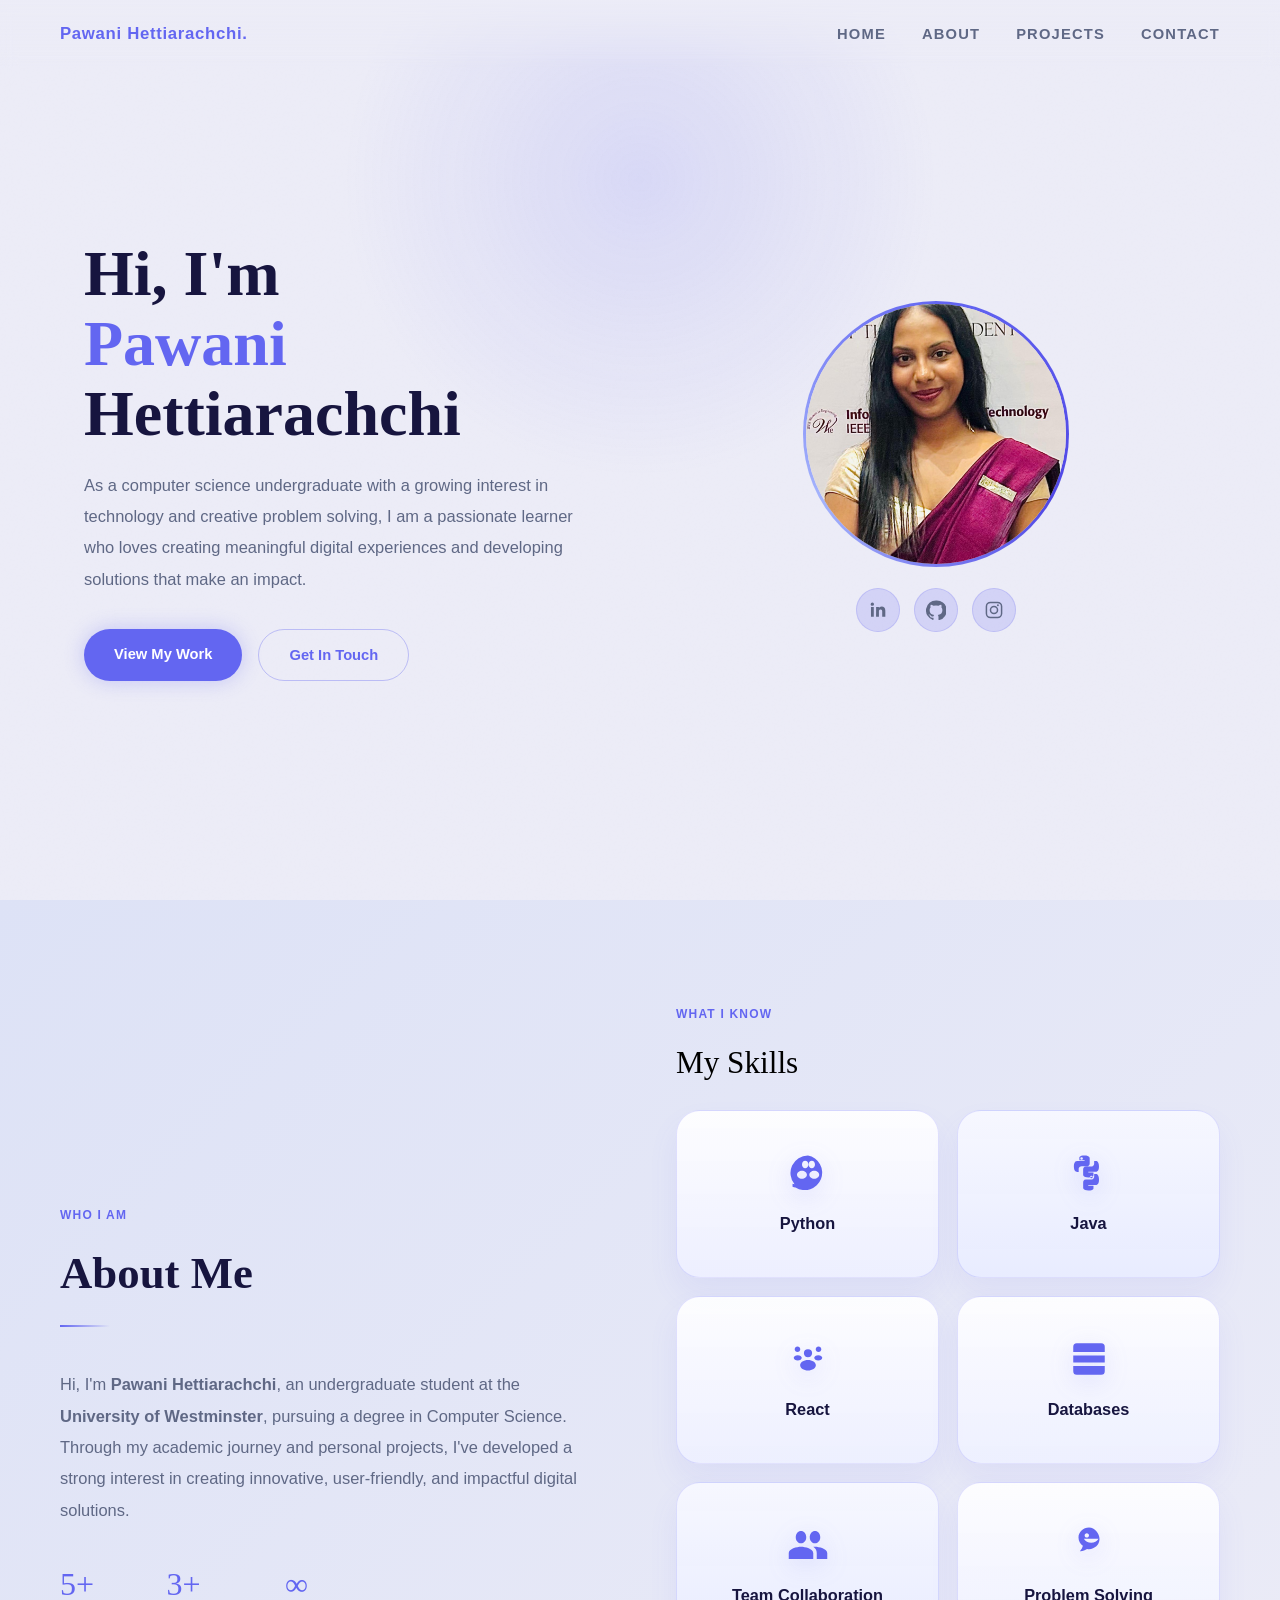
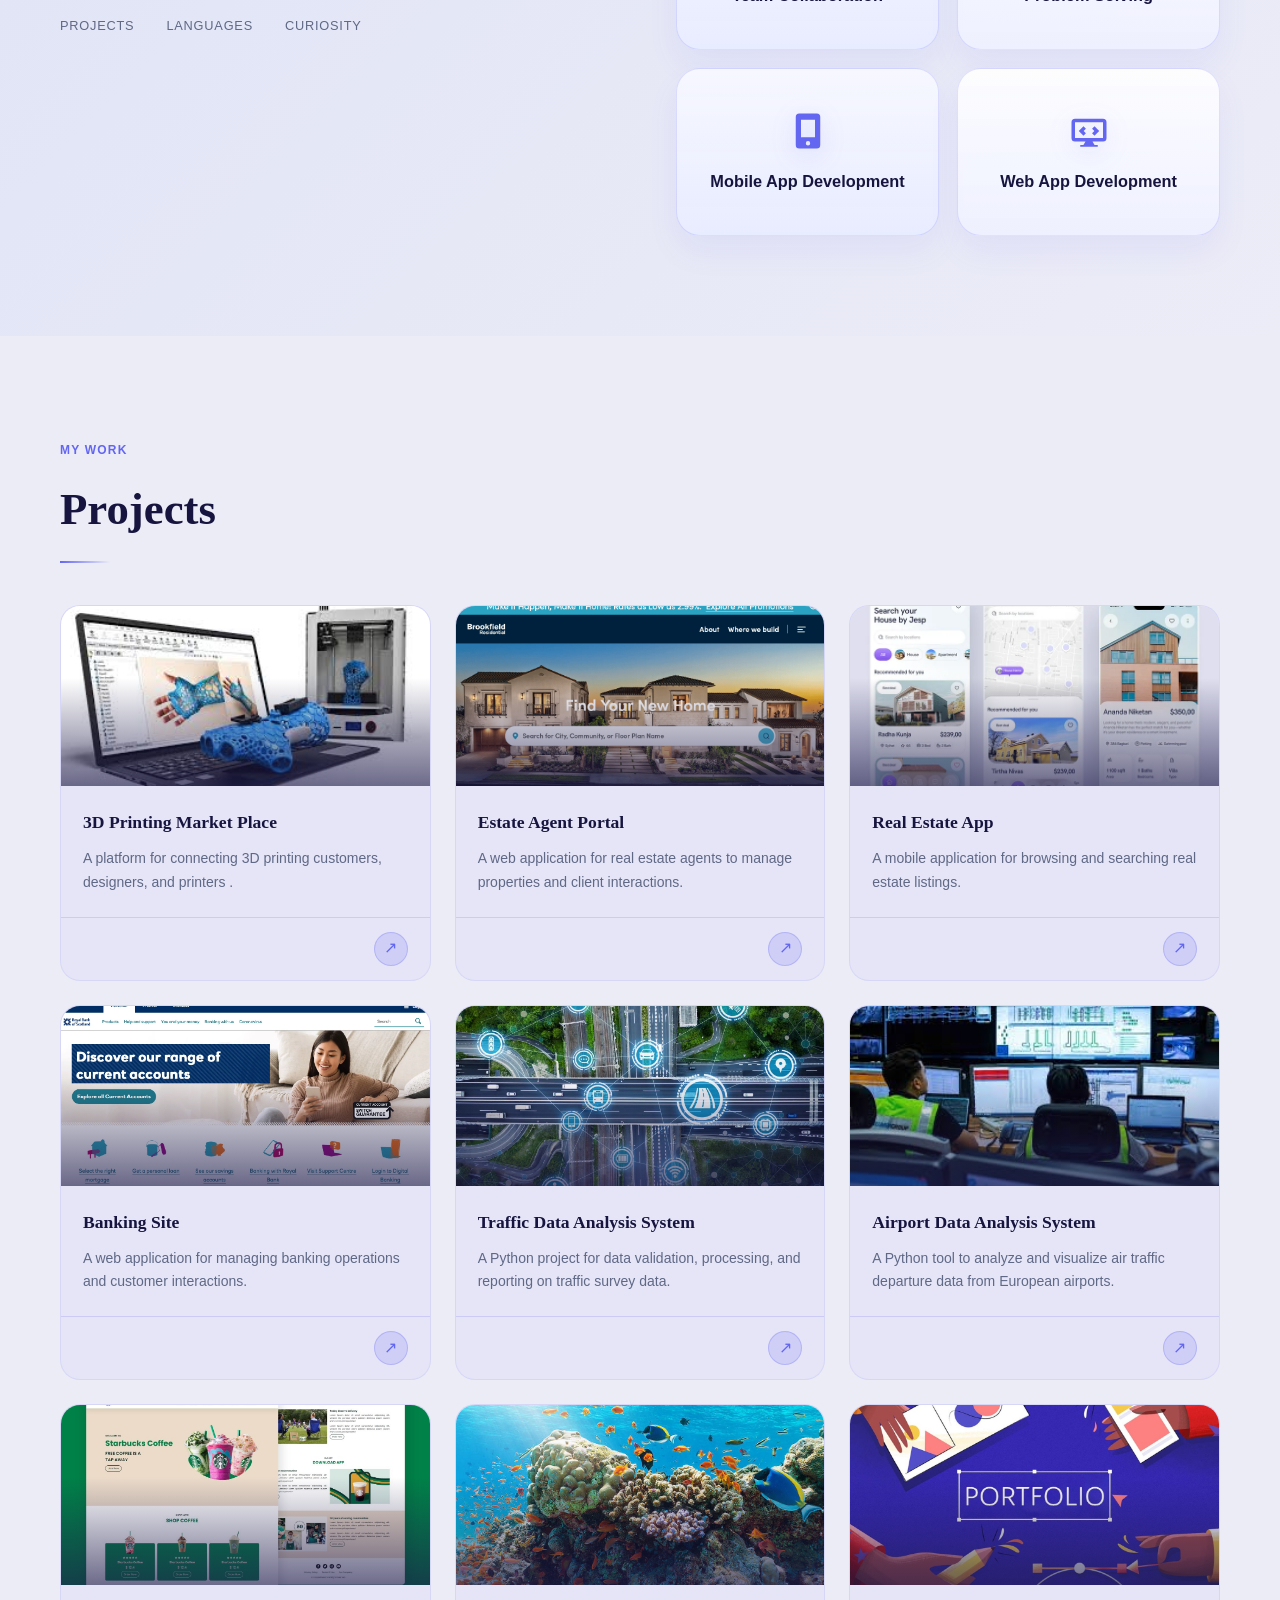
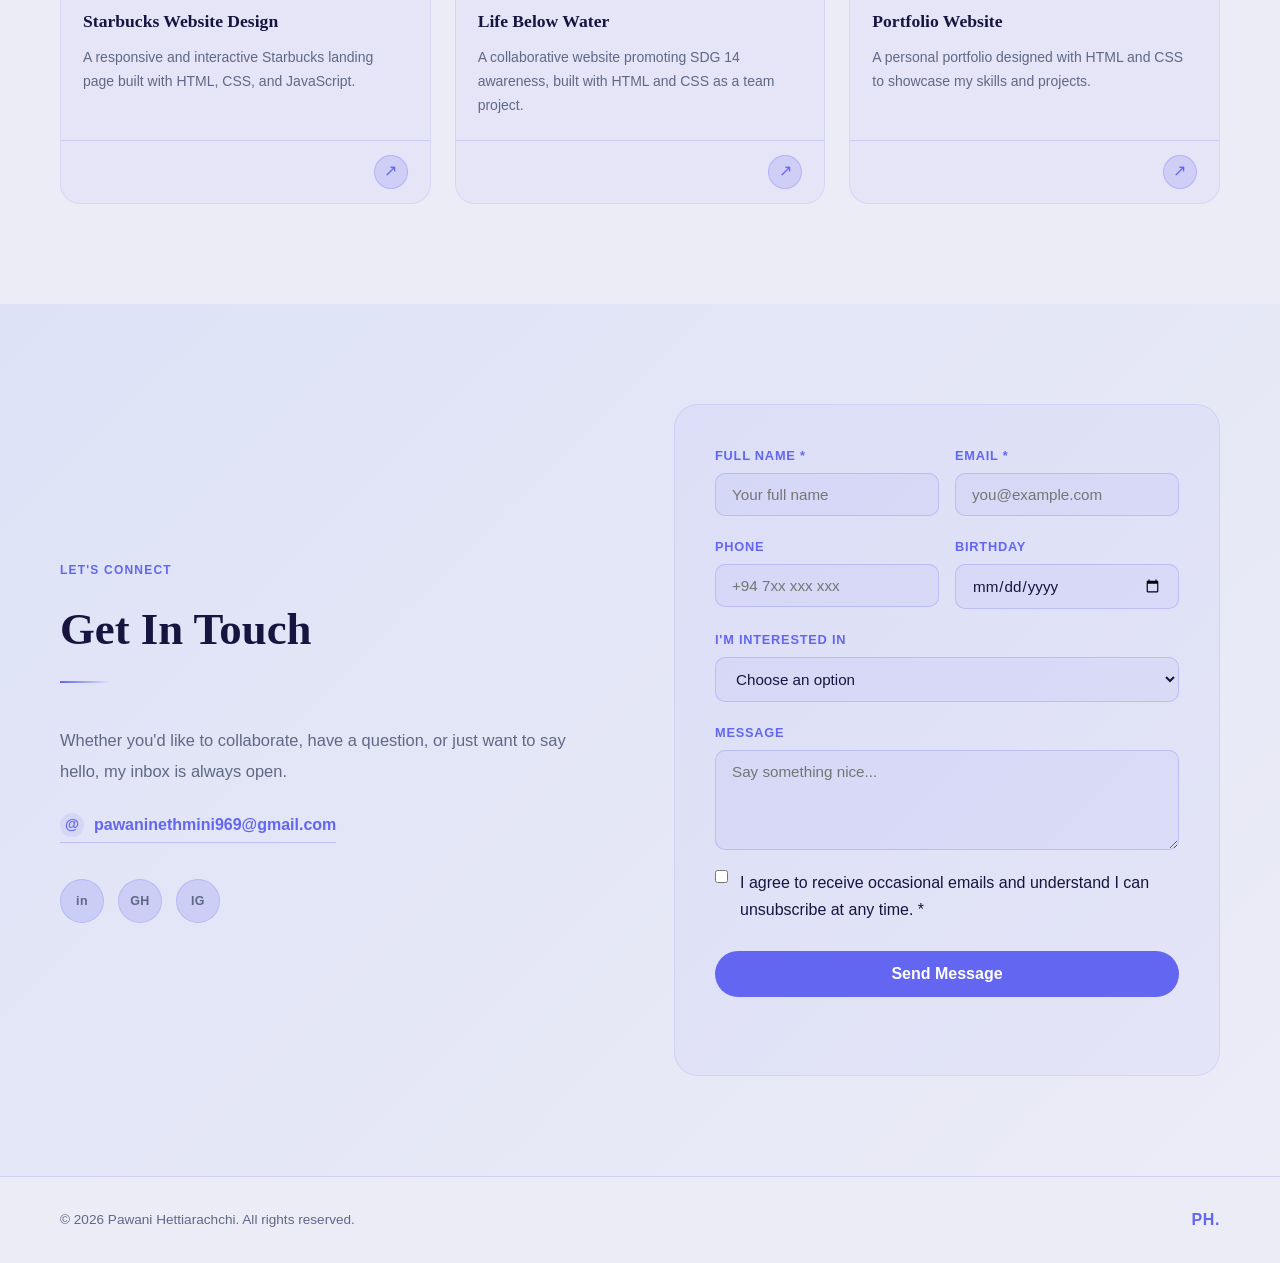
==== commit 5fc0ccb8: "did some changes" ====
--- a/html/index.html
+++ b/html/index.html
@@ -22,7 +22,7 @@
       <div class="hero-text reveal">
         <h1>Hi, I'm<br /><span class="accent">Pawani</span><br />Hettiarachchi</h1>
         <p>As a computer science undergraduate with a growing interest in technology and creative problem solving,
-                I am a passionate learner who loves creating meaningful digital experiences and developing solutions that make an impact.</p>
+           I am a passionate learner who loves creating meaningful digital experiences and developing solutions that make an impact.</p>
         <div class="hero-btns">
           <a href="#projects" class="btn-primary">View My Work</a>
           <a href="#contact" class="btn-ghost">Get In Touch</a>
@@ -172,7 +172,9 @@
         </div>
       </div>
       <div class="contact-form reveal d2">
-        <form action="#" method="post" aria-label="Contact form">
+        <form id="contactForm" data-sheet-url="https://script.google.com/u/0/home/projects/1mECjuTAQWVbBwRVSkh5rDhoPURNAuSljsP52da4Q8_VYpczX9BBvEovl/edit" aria-label="Contact form">
+          <input type="hidden" id="submittedAt" name="submittedAt" />
+          <input type="hidden" name="source" value="portfolio-contact-form" />
           <div class="form-row">
             <div class="form-group"><label for="fullname">Full Name *</label><input id="fullname" name="fullname" type="text" placeholder="Your full name" required autocomplete="name" /></div>
             <div class="form-group"><label for="email">Email *</label><input id="email" name="email" type="email" placeholder="you@example.com" required autocomplete="email" /></div>
@@ -195,6 +197,7 @@
           <div class="form-group"><label for="message">Message</label><textarea id="message" name="message" placeholder="Say something nice..."></textarea></div>
           <div class="checkbox-row"><input id="consent" name="consent" type="checkbox" required /><label for="consent">I agree to receive occasional emails and understand I can unsubscribe at any time. *</label></div>
           <button type="submit" class="submit-btn">Send Message</button>
+          <p class="form-status" id="formStatus" aria-live="polite"></p>
         </form>
       </div>
     </div>
--- a/html/styles.css
+++ b/html/styles.css
@@ -1,9 +1,9 @@
-:root{--mint:#6366f1;--mint2:#4f46e5;--dark:#f8f7ff;--soft:#eef0ff;--ink:#1e1b4b;--muted:#6b7280;--glass:rgba(99,102,241,.08);--glass2:rgba(99,102,241,.14)}
+:root{--mint:#6366f1;--mint2:#4f46e5;--dark:#ececf7;--soft:#dde2f6;--ink:#17153f;--muted:#5f6885;--glass:rgba(99,102,241,.12);--glass2:rgba(99,102,241,.18)}
 *{margin:0;padding:0;box-sizing:border-box}
 html{scroll-behavior:smooth}
 body{font-family:Verdana,Geneva,Tahoma,sans-serif;background:var(--dark);color:var(--ink);line-height:1.65;overflow-x:hidden}
 body::before{content:"";position:fixed;inset:0;background-image:url("data:image/svg+xml,%3Csvg viewBox='0 0 512 512' xmlns='http://www.w3.org/2000/svg'%3E%3Cfilter id='n'%3E%3CfeTurbulence type='fractalNoise' baseFrequency='0.75' numOctaves='4' stitchTiles='stitch'/%3E%3C/filter%3E%3Crect width='100%25' height='100%25' filter='url(%23n)' opacity='0.04'/%3E%3C/svg%3E");opacity:.15;pointer-events:none}
-nav{position:fixed;top:0;width:100%;padding:20px 60px;display:flex;justify-content:space-between;align-items:center;z-index:10;background:linear-gradient(to bottom,rgba(248,247,255,.96),rgba(248,247,255,0));backdrop-filter:blur(8px)}
+nav{position:fixed;top:0;width:100%;padding:20px 60px;display:flex;justify-content:space-between;align-items:center;z-index:10;background:linear-gradient(to bottom,rgba(236,236,247,.96),rgba(236,236,247,0));backdrop-filter:blur(8px)}
 .nav-logo,.footer-mark{font-weight:800;letter-spacing:.04em;color:var(--mint)}
 .nav-logo{font-size:1.05rem}
 .nav-links{display:flex;gap:36px;list-style:none}
@@ -32,7 +32,7 @@
 .profile-frame::before{content:"";position:absolute;inset:-3px;background:conic-gradient(var(--mint),var(--mint2),#a5b4fc,var(--mint));border-radius:50%;animation:spin 6s linear infinite}
 @keyframes spin{to{transform:rotate(360deg)}}
 .profile-frame .inner{position:relative;z-index:1;width:100%;height:100%;border-radius:50%;overflow:hidden;background:#e8e9ff}
-.profile-frame img{width:100%;height:100%;object-fit:cover}
+.profile-frame img{width:100%;height:100%;object-fit:cover;object-position:center 20%}
 .socials,.contact-social{display:flex;gap:14px}
 .socials a,.contact-social a{width:44px;height:44px;border-radius:50%;display:flex;align-items:center;justify-content:center;background:var(--glass2);border:1px solid rgba(99,102,241,.2);color:var(--muted);text-decoration:none}
 .socials a svg,.contact-social a svg{width:20px;height:20px;display:block}
@@ -72,6 +72,10 @@
 .form-group textarea{min-height:100px;resize:vertical}
 .checkbox-row{display:flex;gap:12px;align-items:flex-start;margin-bottom:28px}
 .submit-btn{width:100%;padding:14px;background:var(--mint);color:#fff;border:none;border-radius:999px;font-family:Verdana,Geneva,Tahoma,sans-serif;font-weight:700;font-size:1rem}
+.submit-btn:disabled{opacity:.78;cursor:not-allowed}
+.form-status{min-height:24px;margin-top:14px;font-size:.92rem;font-weight:600;color:var(--muted)}
+.form-status.success{color:#157347}
+.form-status.error{color:#b42318}
 footer{border-top:1px solid rgba(99,102,241,.2);padding:30px 60px;display:flex;justify-content:space-between;align-items:center}
 footer p{font-size:.85rem;color:var(--muted)}
 .reveal{opacity:0;transform:translateY(40px);transition:opacity .7s ease,transform .7s ease}
